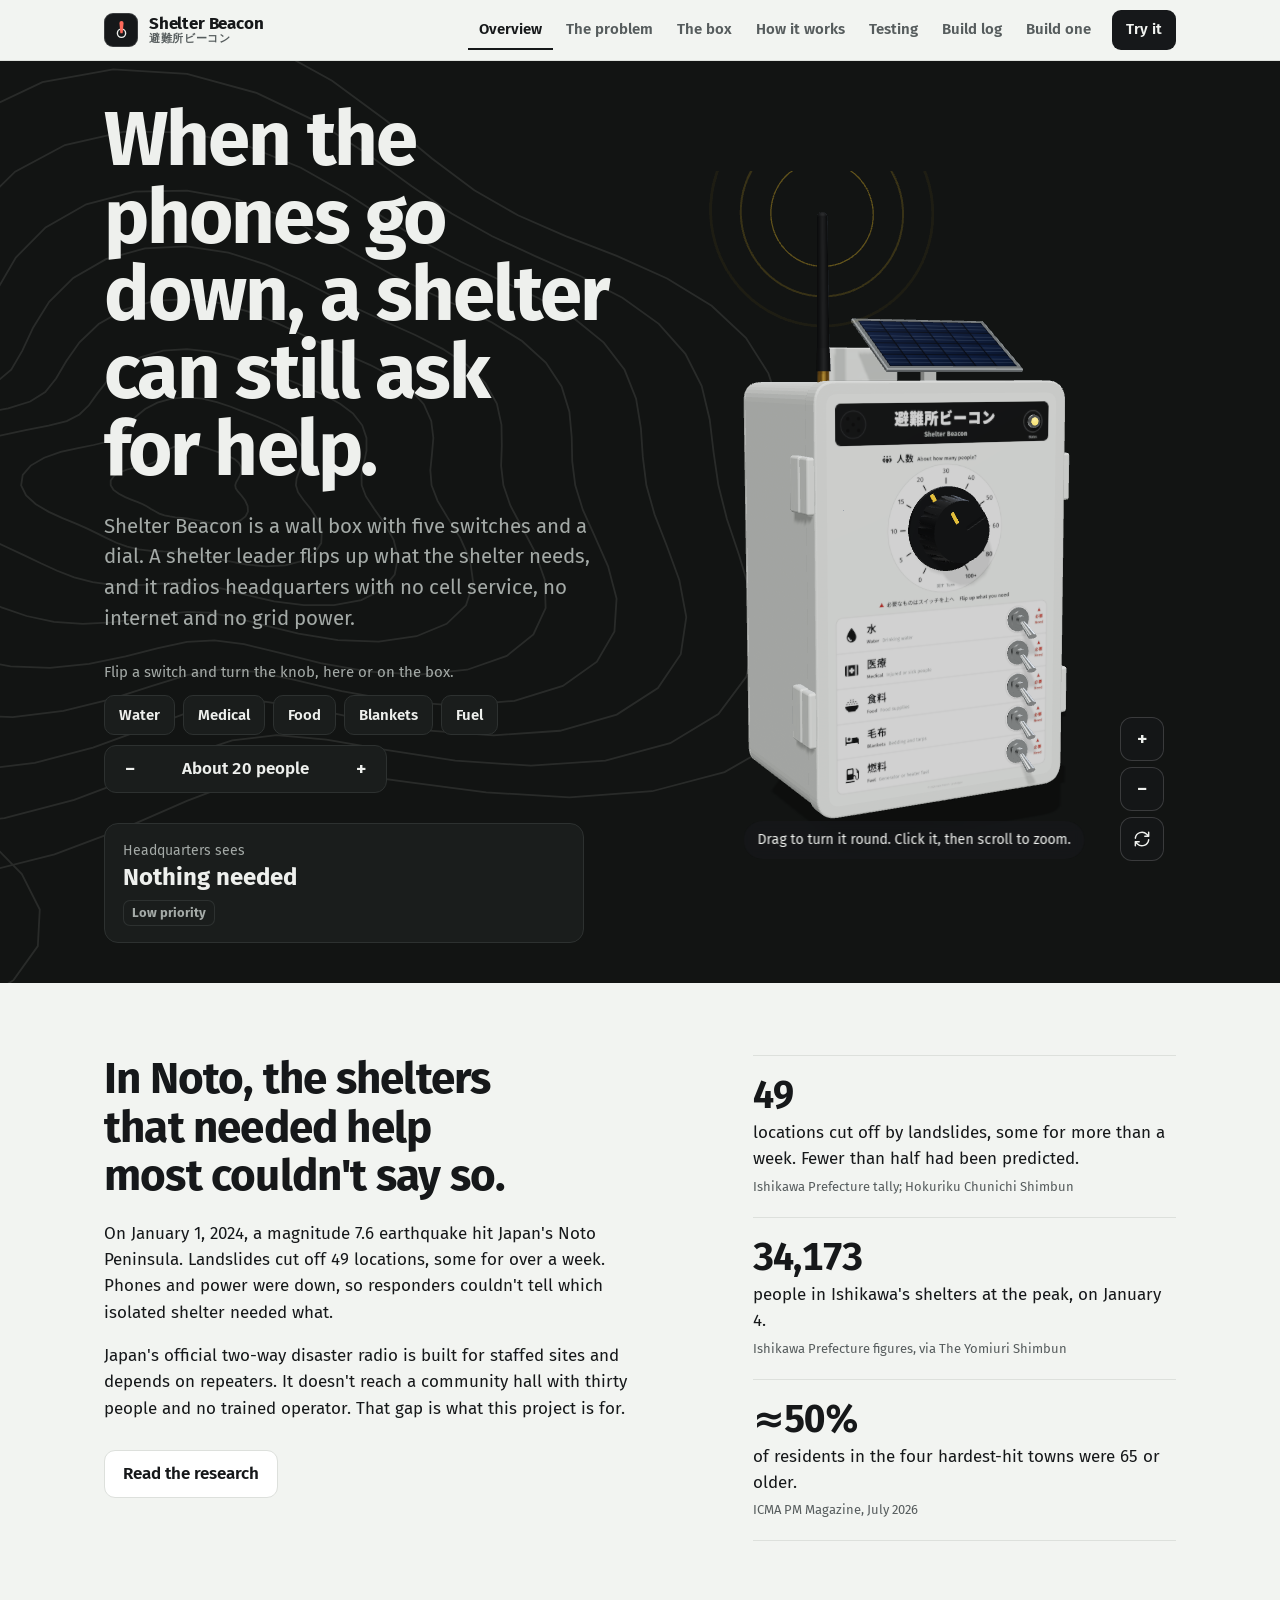
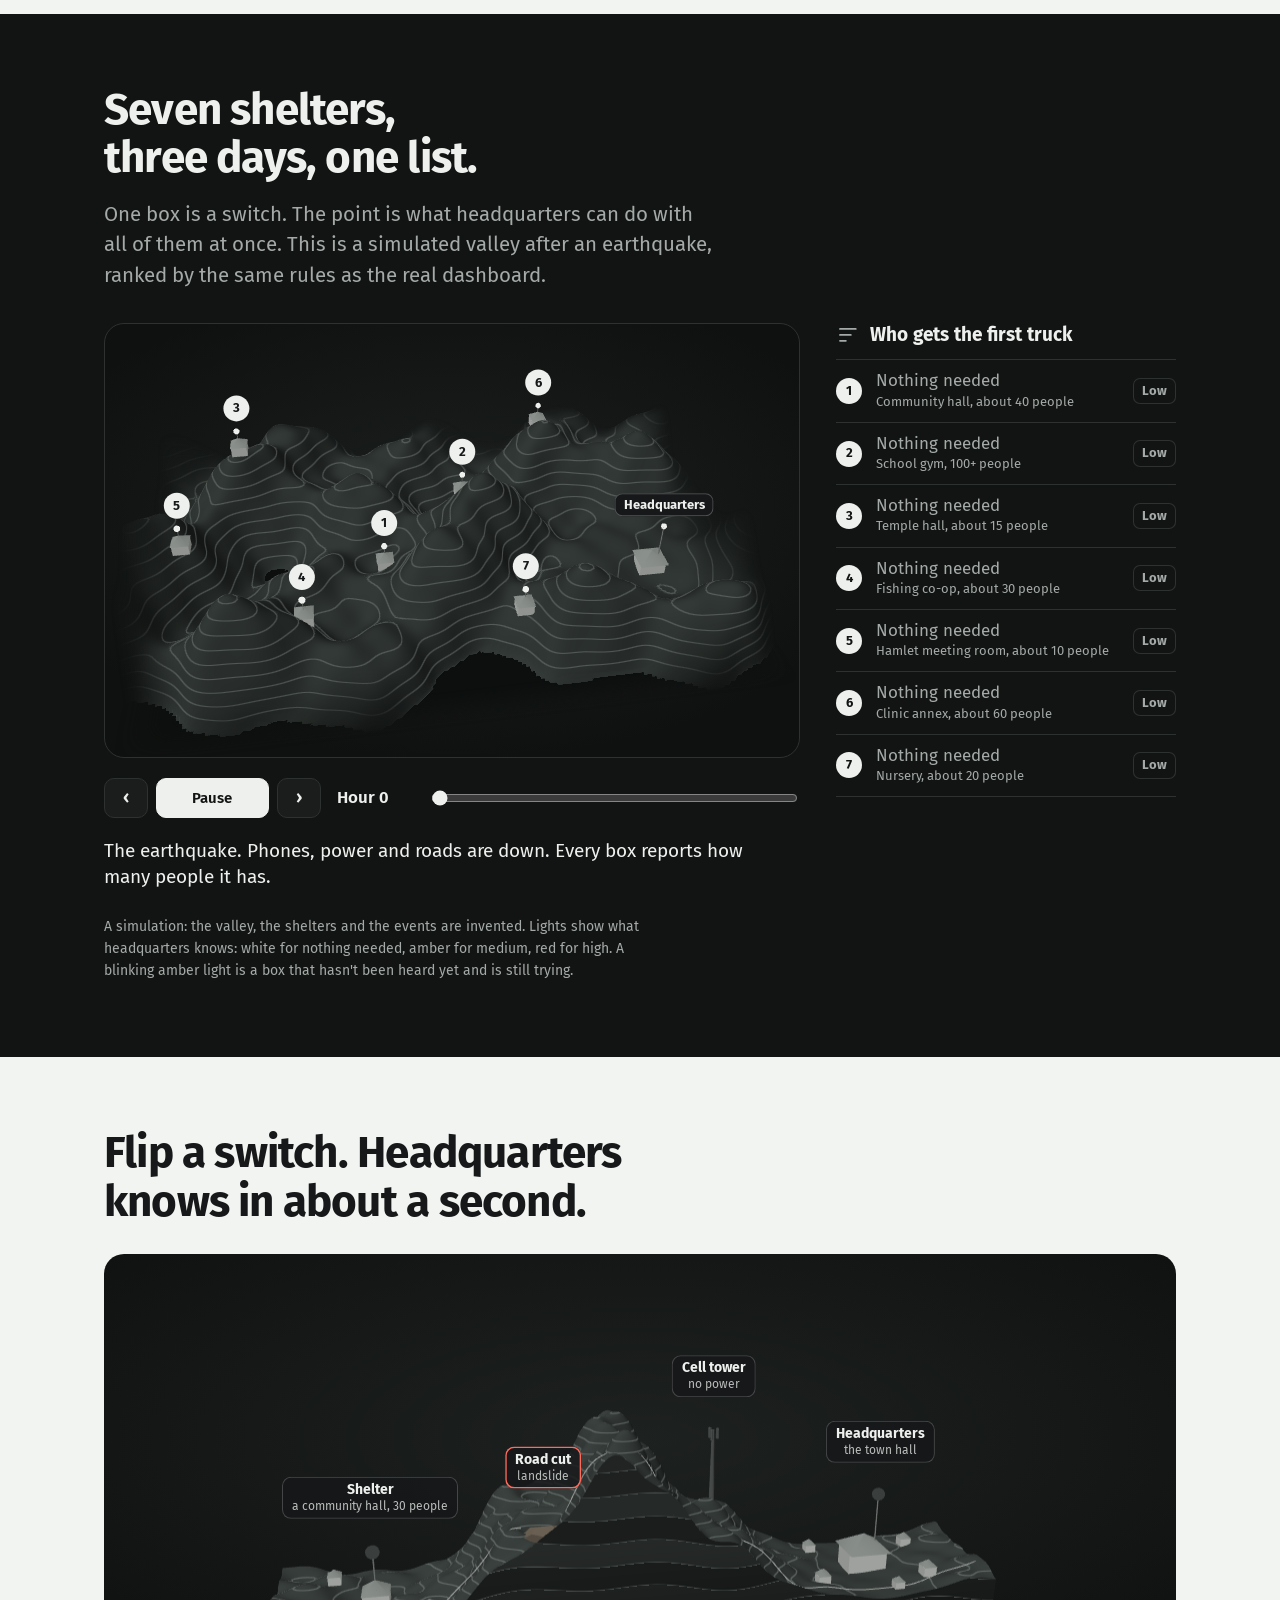
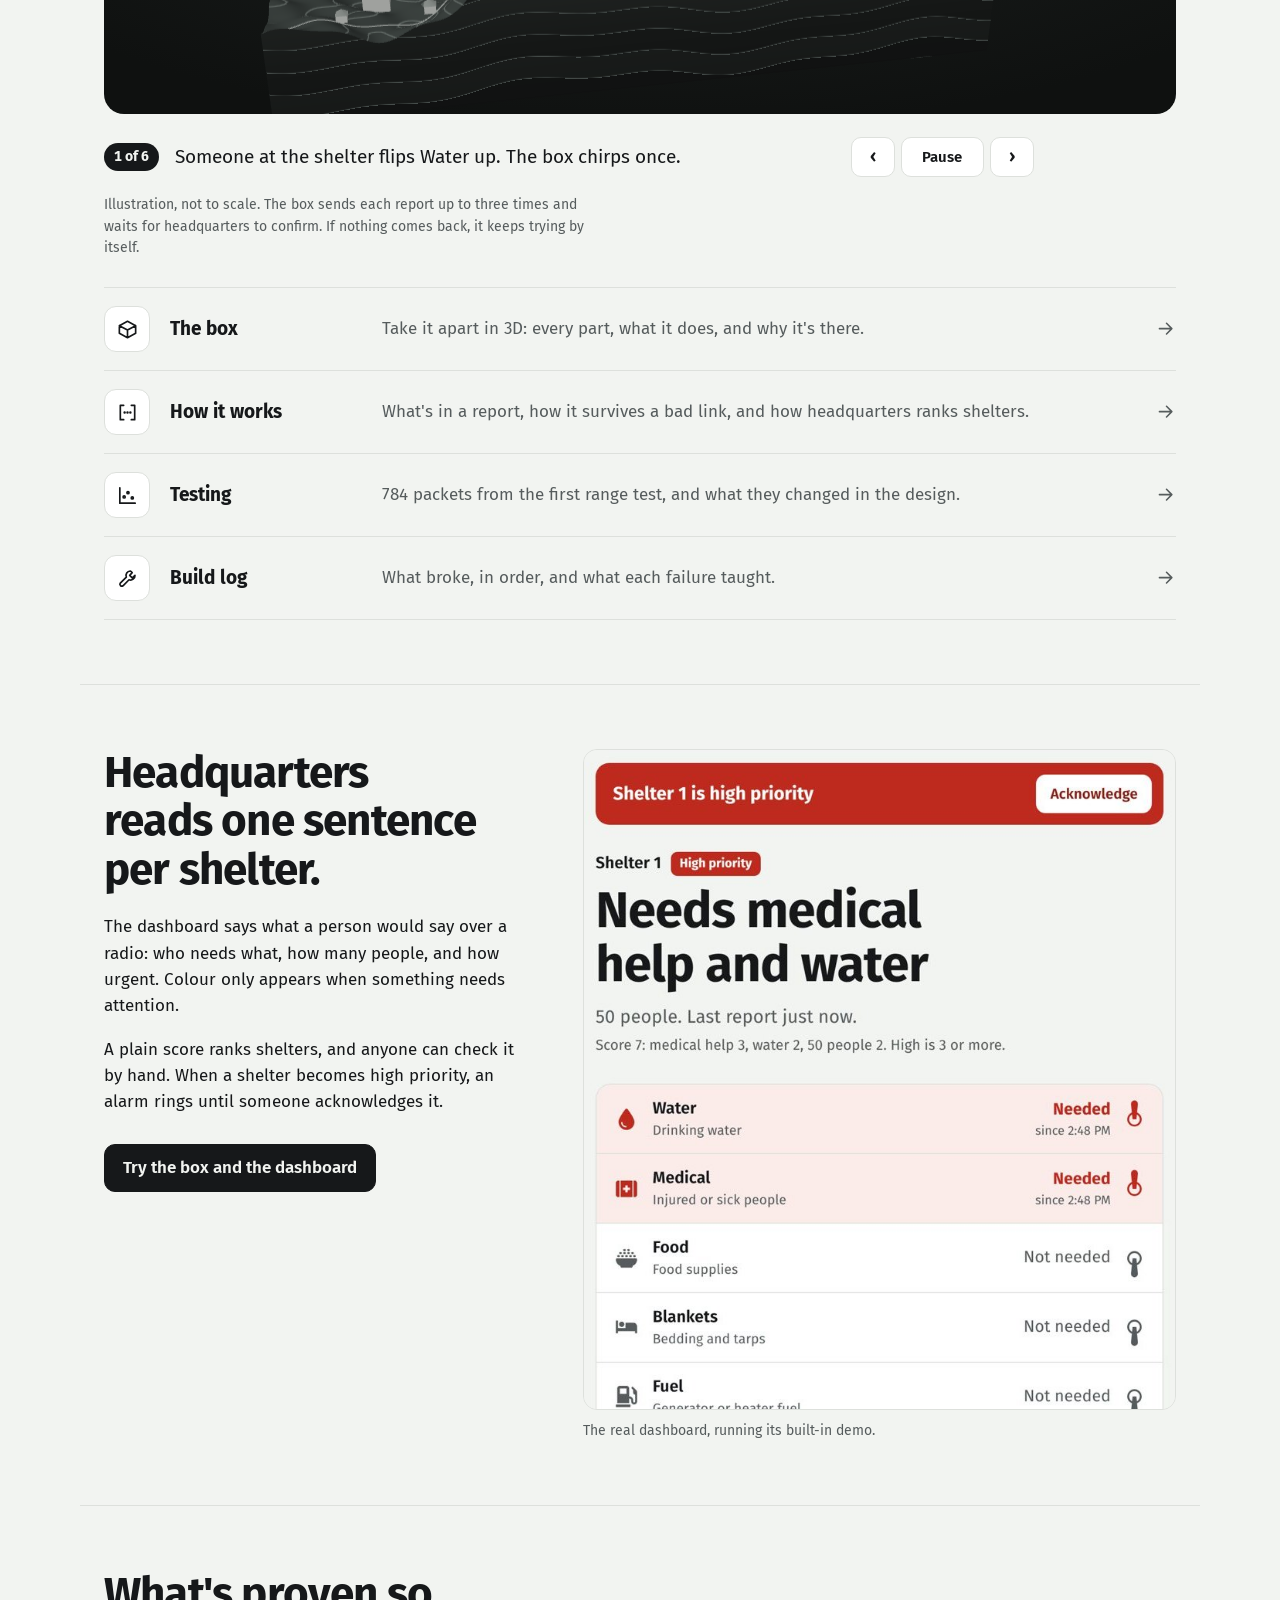
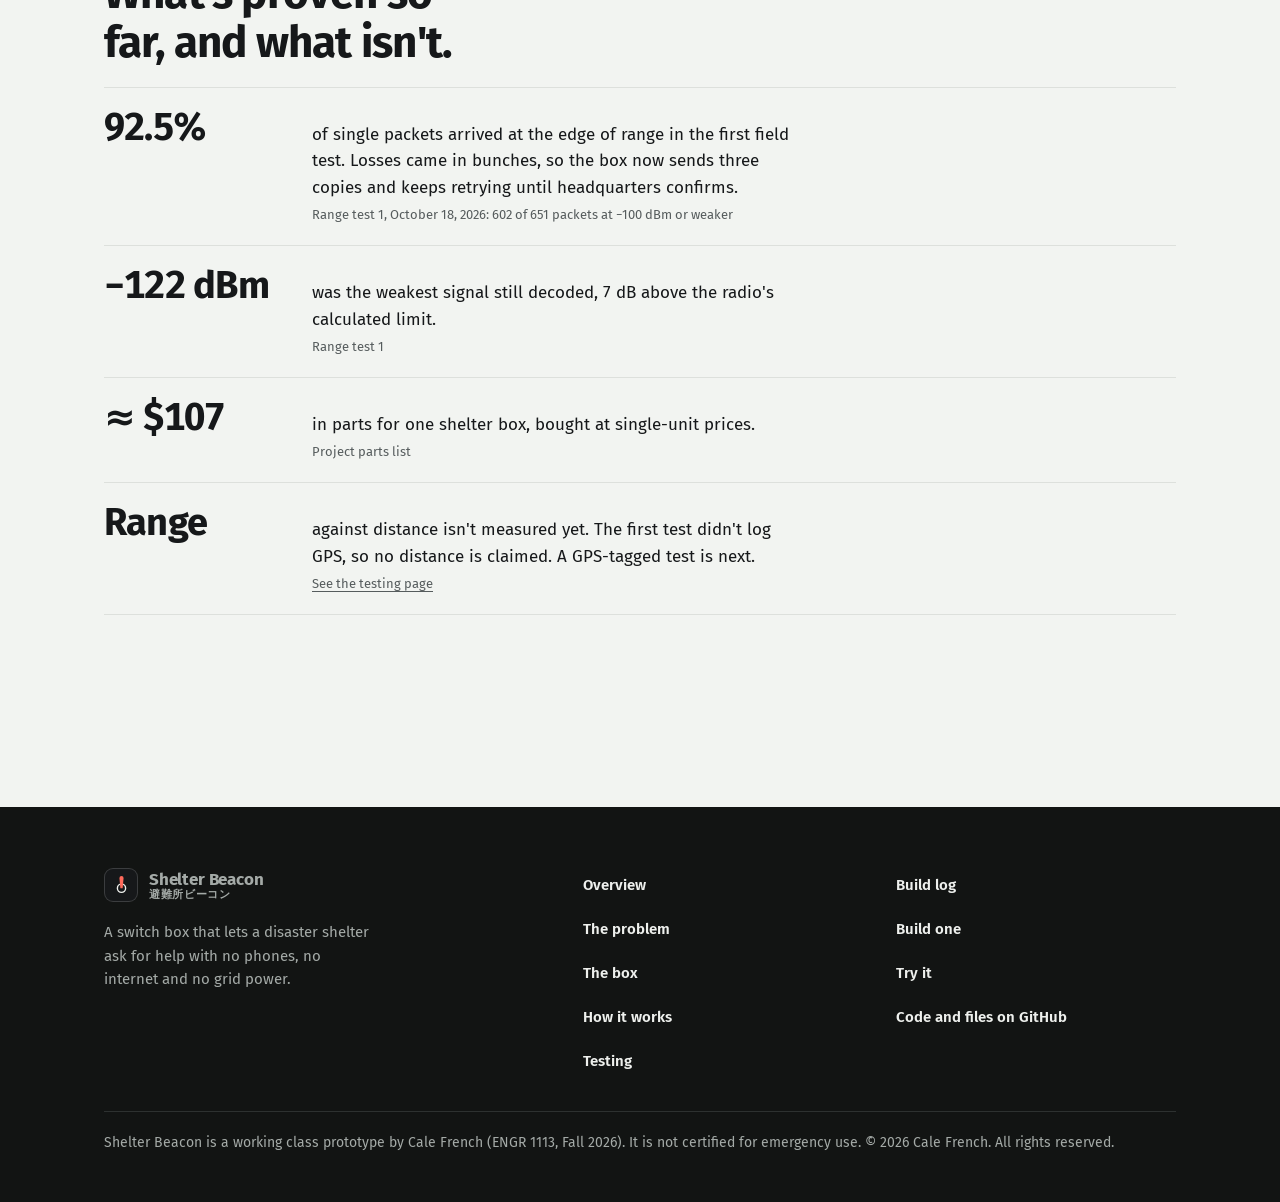
==== index.html @ 09272ab0 "Preview: corrected range numbers and review fixes Co-Authored-By: Claude Opus 5.5 <noreply@anthropic" ====
<!doctype html>
<html lang="en">
<head>
<meta charset="utf-8">
<meta name="viewport" content="width=device-width, initial-scale=1, viewport-fit=cover">
<title>Shelter Beacon</title>
<meta name="description" content="A switch box that lets a disaster shelter ask for help with no phones, no internet and no grid power.">
<meta property="og:title" content="Shelter Beacon">
<meta property="og:description" content="A switch box that lets a disaster shelter ask for help with no phones, no internet and no grid power.">
<meta property="og:image" content="https://cale-star.github.io/shelter-beacon/assets/img/og.png">
<meta property="og:image:width" content="1200"><meta property="og:image:height" content="630">
<meta property="og:url" content="https://cale-star.github.io/shelter-beacon/">
<meta property="og:type" content="website">
<meta name="twitter:card" content="summary_large_image">
<link rel="apple-touch-icon" href="assets/img/apple-touch-icon.png">
<meta name="theme-color" content="#f2f4f1" media="(prefers-color-scheme: light)">
<meta name="theme-color" content="#111312" media="(prefers-color-scheme: dark)">
<link rel="icon" href="assets/img/favicon.svg">
<link rel="stylesheet" href="assets/site.css">
<script type="importmap">{"imports": {"three": "./assets/vendor/three.module.min.js", "three/addons/": "./assets/vendor/"}}</script>
</head>
<body>
<a class="skip" href="#main">Skip to content</a>
<header class="nav" id="nav"><div class="wrap"><a class="brand" href="./" aria-label="Shelter Beacon, home"><span class="logo-plate"><svg class="mark" viewBox="0 0 16 30" aria-hidden="true"><circle cx="8" cy="19" r="6" fill="none" stroke="#eef0ed" stroke-width="2"/><path d="M6.3 19 5 4.2a3 3 0 0 1 6 0L9.7 19z" fill="#ff6a5b"/></svg></span><span class="logo-words"><b>Shelter Beacon</b><span class="jp" lang="ja" aria-hidden="true">避難所ビーコン</span></span></a><button class="nav-toggle quiet" id="navToggle" aria-expanded="false" aria-controls="navList">Menu</button><ul id="navList"><li><a href="./" aria-current=page>Overview</a></li><li><a href="problem.html">The problem</a></li><li><a href="hardware.html">The box</a></li><li><a href="system.html">How it works</a></li><li><a href="testing.html">Testing</a></li><li><a href="buildlog.html">Build log</a></li><li><a href="build.html">Build one</a></li><li><a href="demo.html" class=cta>Try it</a></li></ul></div></header>
<main id="main">
<section class="hero dark">
  <svg class="topo" viewBox="0 0 900 520" preserveAspectRatio="xMaxYMid slice" aria-hidden="true" fill="none" stroke="currentColor" stroke-width="1"><path d="M585.2 239.2L585.5 240.9L586.8 242.8L588.8 245.1L590.8 247.8L592.2 250.9L592.4 254.0L591.0 256.8L588.1 259.0L584.0 260.4L579.2 261.0L574.2 260.7L569.4 260.1L565.2 259.2L561.4 258.5L558.0 257.9L554.7 257.6L551.5 257.3L548.3 256.8L545.3 256.2L542.4 255.2L540.0 253.9L537.7 252.6L535.5 251.2L533.1 249.9L530.3 248.7L526.9 247.4L523.2 245.9L519.6 244.0L516.6 241.8L515.0 239.2L515.0 236.5L516.8 234.0L520.0 231.9L524.3 230.3L528.7 229.2L532.9 228.4L536.3 227.6L538.8 226.6L540.8 225.2L542.6 223.4L544.6 221.3L547.1 219.3L550.3 217.7L554.0 216.7L558.0 216.3L562.0 216.6L565.8 217.4L569.4 218.4L572.8 219.6L576.0 220.7L579.3 221.9L582.3 223.2L585.1 224.7L587.2 226.6L588.4 228.8L588.6 231.1L588.0 233.4L586.8 235.6L585.7 237.5L585.2 239.2Z"/><path d="M619.4 239.2L620.6 243.1L623.7 247.5L627.8 252.6L631.7 258.6L634.0 265.2L633.7 271.8L629.9 277.6L622.9 281.9L613.4 284.4L602.5 284.9L591.6 283.9L581.4 282.0L572.6 279.8L564.9 278.1L558.0 277.1L551.4 276.6L544.6 276.5L537.7 276.2L530.8 275.4L524.3 273.8L518.2 271.6L512.7 269.0L507.3 266.3L501.5 263.5L495.1 260.7L487.8 257.7L480.1 254.2L472.8 249.9L467.3 244.9L464.5 239.2L465.4 233.4L469.9 228.1L477.5 223.7L486.8 220.4L496.6 218.2L505.3 216.5L512.4 214.8L517.5 212.6L521.4 209.4L524.9 205.3L529.0 200.7L534.4 196.2L541.3 192.6L549.3 190.3L558.0 189.6L566.6 190.4L574.8 192.3L582.3 194.8L589.3 197.5L596.1 200.1L602.7 202.7L609.2 205.5L615.0 208.8L619.7 212.6L622.6 217.1L623.6 221.9L623.0 226.7L621.3 231.2L619.8 235.4L619.4 239.2Z"/><path d="M656.5 239.2L658.9 245.5L663.5 252.5L669.3 260.6L674.5 269.9L677.0 279.9L675.1 289.6L668.1 298.0L656.3 303.9L640.9 306.8L623.9 306.8L607.1 304.6L592.0 301.2L579.0 297.8L568.0 295.3L558.0 294.2L548.2 294.3L538.0 295.1L527.1 295.6L515.8 295.3L504.8 293.8L494.4 291.1L484.8 287.4L475.6 283.2L466.3 278.7L456.2 274.0L445.4 268.9L434.4 263.0L424.5 256.0L417.3 248.0L414.6 239.2L417.2 230.4L425.2 222.5L437.5 216.0L452.2 211.3L467.0 208.1L480.0 205.6L490.2 203.0L497.4 199.3L502.7 194.1L507.5 187.4L513.4 179.9L521.5 172.7L532.1 166.9L544.5 163.3L558.0 162.4L571.4 163.9L583.9 167.1L595.2 171.3L605.7 175.7L615.7 180.0L625.6 184.1L635.3 188.3L644.3 193.2L651.7 198.8L656.8 205.4L659.2 212.5L659.2 219.7L657.8 226.6L656.4 233.1L656.5 239.2Z"/><path d="M695.9 239.2L699.3 248.0L705.1 257.7L712.0 268.8L717.6 281.3L719.4 294.4L715.3 306.9L704.4 317.3L687.4 324.3L666.1 327.3L643.1 326.5L620.9 322.9L601.3 318.1L584.7 313.7L570.7 311.0L558.0 310.6L545.1 312.0L531.0 314.4L515.6 316.5L499.3 317.3L483.0 316.2L467.6 312.9L453.4 308.0L440.2 302.1L427.4 295.4L414.3 288.4L400.8 280.7L387.6 272.0L376.3 262.1L368.8 251.0L367.1 239.2L372.3 227.6L384.3 217.3L401.5 209.1L421.2 203.1L440.6 199.0L457.2 195.8L469.6 192.0L478.1 186.6L484.2 179.0L489.9 169.3L497.4 158.6L508.2 148.3L522.5 140.2L539.6 135.3L558.0 134.2L576.2 136.5L593.1 141.4L608.3 147.5L622.1 153.9L635.2 159.9L648.2 165.6L661.1 171.3L673.4 177.7L683.8 185.0L691.5 193.5L695.7 202.9L696.9 212.5L696.1 221.8L695.2 230.7L695.9 239.2Z"/><path d="M736.4 239.2L740.3 250.6L746.9 263.0L754.3 277.0L759.7 292.4L760.2 308.4L753.3 323.3L738.3 335.4L716.0 343.2L688.9 346.0L660.4 344.3L633.3 339.5L609.8 333.6L590.1 328.8L573.5 326.6L558.0 327.5L541.7 331.0L523.4 335.7L502.8 339.9L480.7 342.1L458.5 341.3L437.6 337.4L418.7 330.9L401.7 322.6L386.1 313.2L370.9 303.2L356.0 292.5L342.0 280.8L330.6 267.8L324.0 253.8L324.3 239.2L332.6 225.2L348.5 212.8L370.1 203.0L394.2 196.0L417.2 191.0L436.2 186.8L450.0 181.6L458.9 174.0L465.1 163.4L471.3 150.2L480.3 135.8L493.9 122.3L512.3 111.7L534.3 105.6L558.0 104.5L581.3 108.0L602.6 114.8L621.6 123.2L638.6 131.9L654.7 140.0L670.6 147.3L686.7 154.5L702.1 162.3L715.8 171.3L726.2 181.6L732.7 193.1L735.3 205.1L735.5 216.8L735.1 228.2L736.4 239.2Z"/><path d="M776.9 239.2L781.2 253.1L788.0 268.2L795.4 284.9L800.2 303.1L799.0 321.6L789.1 338.7L769.9 352.3L742.6 360.7L710.2 363.4L676.6 360.9L645.2 355.2L618.1 348.8L595.7 344.3L576.5 343.2L558.0 346.2L537.9 352.4L514.7 359.9L488.3 366.4L459.8 369.9L431.4 369.1L404.9 364.0L381.6 355.3L361.6 344.0L344.2 331.2L328.4 317.8L313.5 303.7L300.1 288.9L289.8 273.0L284.8 256.2L287.4 239.2L298.7 223.0L318.1 209.0L343.2 197.8L370.3 189.7L395.6 183.6L415.8 178.0L429.8 170.8L438.3 160.4L444.1 146.3L450.8 129.2L461.5 110.8L478.3 93.8L501.2 80.8L528.6 73.7L558.0 73.1L586.5 78.2L612.4 87.5L635.0 98.7L655.0 110.1L673.7 120.5L692.3 129.7L711.3 138.3L730.0 147.4L746.9 157.9L760.3 170.0L769.2 183.5L773.6 197.7L774.9 211.9L775.2 225.7L776.9 239.2Z"/><path d="M817.0 239.2L821.6 255.6L828.5 273.3L835.6 292.7L839.5 313.5L836.4 334.4L823.5 353.5L800.3 368.5L768.3 377.6L730.9 380.2L692.6 377.4L657.3 371.3L626.9 364.9L601.8 361.2L579.8 362.0L558.0 367.5L533.6 376.7L505.0 387.1L472.2 395.7L437.1 400.1L402.5 398.8L370.8 391.9L343.9 380.1L322.0 365.1L304.1 348.5L289.0 331.2L275.5 313.7L263.8 295.8L255.3 277.3L252.3 258.2L256.9 239.2L270.4 221.3L291.9 205.7L319.0 193.2L347.7 183.7L373.6 176.1L393.8 168.5L407.0 158.6L414.7 144.9L420.1 126.7L427.4 105.2L440.4 82.7L461.1 62.4L489.2 47.4L522.6 39.8L558.0 40.3L591.9 47.8L622.2 60.2L648.1 74.9L670.6 89.3L691.5 102.2L712.4 113.2L734.1 123.3L756.0 133.6L776.3 145.2L793.0 158.8L804.7 174.1L811.2 190.4L813.9 207.0L815.0 223.2L817.0 239.2Z"/><path d="M857.6 239.2L862.4 258.2L869.2 278.4L875.8 300.4L878.5 323.8L873.4 347.1L857.6 368.2L830.4 384.6L793.9 394.4L751.9 397.3L709.3 394.4L670.1 388.4L636.6 382.6L608.5 380.1L583.5 383.0L558.0 391.4L528.8 403.6L494.4 416.6L455.1 426.9L413.4 431.6L372.9 429.2L336.8 419.6L307.3 404.2L284.7 385.0L267.8 364.2L254.6 343.0L243.5 322.2L234.1 301.6L227.5 280.8L225.9 259.9L231.6 239.2L245.7 219.7L267.8 202.6L295.0 188.6L323.5 177.3L348.8 167.6L367.8 157.3L379.8 144.1L386.6 126.4L392.0 103.8L400.8 77.8L416.9 51.4L442.3 28.2L476.5 11.9L516.4 4.7L558.0 7.2L597.2 18.0L631.5 34.3L660.2 52.8L684.7 70.6L707.2 86.0L730.1 98.8L754.3 110.0L779.4 121.1L803.5 133.5L824.0 148.2L839.0 165.1L848.2 183.3L852.7 202.1L854.9 220.7L857.6 239.2Z"/><path d="M899.9 239.2L904.9 260.8L911.4 283.7L917.2 308.4L918.5 334.3L911.1 360.0L892.2 383.1L861.1 400.9L820.2 411.7L773.6 415.1L726.7 412.4L683.8 406.7L647.1 401.7L616.0 400.8L587.6 405.9L558.0 417.1L523.8 432.1L483.3 447.3L437.6 458.8L389.7 463.2L344.0 458.9L304.4 446.0L273.5 426.5L251.3 402.8L236.4 377.7L226.0 352.8L217.7 329.0L210.5 306.1L205.2 283.6L203.8 261.3L208.9 239.2L221.9 218.3L242.5 199.5L268.2 183.4L294.9 169.8L318.5 157.3L336.0 143.6L346.9 126.5L353.3 104.5L359.7 77.4L371.0 47.3L391.4 17.5L422.6 -7.7L463.5 -24.4L510.2 -30.1L558.0 -24.6L602.1 -9.7L639.8 11.1L670.6 33.8L696.3 55.1L720.0 72.9L744.6 87.0L771.5 98.7L800.3 109.9L828.7 122.6L853.8 138.0L873.1 156.1L885.8 176.1L892.7 197.0L896.5 218.1L899.9 239.2Z"/><path d="M191.0 478.4L193.6 481.5L194.3 484.7L192.8 487.8L189.3 490.4L184.5 492.3L179.2 493.5L173.9 494.3L169.2 495.0L165.2 495.7L161.8 496.7L158.7 497.9L155.4 499.3L151.9 500.5L148.1 501.3L144.0 501.7L139.9 501.5L135.9 501.0L132.0 500.3L128.1 499.5L124.1 498.8L119.8 498.2L115.2 497.3L110.7 496.1L106.8 494.4L103.9 492.1L102.5 489.3L102.8 486.3L104.5 483.4L107.1 480.7L110.0 478.4L112.2 476.4L113.4 474.5L113.5 472.5L112.6 470.1L111.3 467.2L110.5 464.0L110.7 460.6L112.3 457.5L115.3 455.0L119.6 453.3L124.5 452.4L129.7 452.3L134.7 452.6L139.5 453.1L144.0 453.7L148.3 454.3L152.4 455.0L156.3 456.0L159.9 457.3L162.8 459.1L165.1 461.2L166.7 463.4L167.9 465.6L169.2 467.5L171.0 469.2L173.8 470.5L177.6 471.9L182.1 473.6L186.9 475.7L191.0 478.4Z"/><path d="M248.0 478.4L252.7 485.2L252.9 492.1L248.5 498.5L240.0 503.7L228.9 507.5L216.9 509.8L205.4 511.2L195.4 512.2L187.2 513.6L180.4 515.7L174.2 518.5L167.8 521.7L160.6 524.7L152.6 527.0L144.0 528.2L135.2 528.2L126.5 527.3L118.0 525.8L109.6 524.2L100.9 522.6L91.8 521.0L82.4 519.0L73.1 516.2L65.0 512.4L59.2 507.4L56.4 501.5L57.0 495.2L60.4 488.9L65.6 483.3L71.1 478.4L75.3 474.1L77.2 470.0L76.7 465.4L74.5 460.1L71.8 453.7L70.2 446.6L71.0 439.5L75.0 433.0L82.1 427.9L91.7 424.7L102.7 423.4L114.0 423.7L124.8 425.0L134.8 426.6L144.0 428.2L152.6 429.7L161.0 431.1L169.0 432.8L176.5 435.2L183.0 438.4L188.4 442.2L192.7 446.4L196.3 450.5L200.0 454.3L204.9 457.5L211.6 460.6L220.3 463.7L230.1 467.6L239.9 472.4L248.0 478.4Z"/><path d="M307.5 478.4L312.9 488.9L311.3 499.5L302.6 508.9L288.1 516.4L270.0 521.5L250.9 524.4L233.3 526.0L218.5 527.4L206.7 529.5L197.2 533.0L188.6 537.8L179.6 543.4L169.3 548.8L157.2 553.1L144.0 555.6L130.2 556.1L116.5 555.0L103.2 552.9L90.0 550.2L76.7 547.4L63.0 544.5L48.9 541.0L35.2 536.4L23.4 530.3L14.9 522.6L10.9 513.5L11.8 503.9L16.8 494.4L24.2 485.9L31.8 478.4L37.4 471.8L39.7 465.3L38.4 458.1L34.7 449.6L30.6 439.6L28.6 428.7L30.5 417.8L37.4 408.3L49.2 401.1L64.6 396.9L81.9 395.7L99.4 397.0L115.7 399.6L130.6 402.7L144.0 405.4L156.6 407.5L168.8 409.3L180.9 411.2L192.5 413.9L203.2 417.7L212.5 422.6L220.4 428.1L227.4 433.9L234.7 439.3L243.5 444.4L254.6 449.2L268.0 454.5L282.7 460.9L296.7 468.9L307.5 478.4Z"/><path d="M367.0 478.4L371.4 492.6L366.6 506.4L352.6 518.6L331.4 527.8L306.1 533.9L280.3 537.1L257.2 538.8L238.4 540.5L224.0 543.7L212.8 549.0L202.7 556.5L191.6 565.2L178.2 573.8L162.1 580.7L144.0 585.0L124.9 586.3L105.7 585.1L87.2 582.0L69.2 578.0L51.3 573.6L33.1 568.9L14.7 563.5L-2.8 556.7L-17.9 548.1L-28.6 537.4L-33.5 525.2L-32.3 512.3L-25.8 499.8L-16.5 488.4L-7.2 478.4L-0.6 469.4L1.6 460.5L-0.7 450.5L-5.9 438.8L-11.2 425.3L-13.4 410.6L-10.0 396.2L0.3 383.8L17.1 374.9L38.5 370.1L62.2 369.5L85.7 372.0L107.4 376.3L126.7 380.7L144.0 384.3L160.3 386.7L176.4 388.2L192.7 389.7L208.9 392.0L224.5 395.8L238.6 401.2L251.1 407.9L262.5 415.2L273.9 422.5L286.8 429.5L302.1 436.7L319.7 444.6L338.1 453.9L355.0 465.3L367.0 478.4Z"/><path d="M423.6 478.4L425.8 495.9L416.7 512.7L396.8 527.1L368.8 537.7L336.8 544.4L305.2 547.8L277.7 549.7L256.1 552.2L240.3 557.0L228.3 565.0L217.3 576.0L204.5 588.7L188.0 601.0L167.5 611.1L144.0 617.5L119.0 619.6L93.9 617.9L69.9 613.5L47.0 607.5L24.7 600.9L2.5 593.8L-19.4 585.9L-40.1 576.6L-57.8 565.3L-70.2 551.7L-75.8 536.4L-74.1 520.4L-66.4 504.9L-55.6 490.8L-45.0 478.4L-37.9 467.1L-36.2 455.7L-39.9 443.0L-46.7 428.1L-53.2 410.9L-55.3 392.6L-50.1 374.8L-36.2 359.8L-14.2 349.4L13.4 344.3L43.4 344.5L72.7 348.4L99.5 354.2L123.0 359.9L144.0 364.0L163.9 366.1L184.1 366.7L205.0 367.1L226.6 368.5L247.7 371.9L267.5 377.7L285.3 385.4L301.4 394.4L317.1 403.9L333.8 413.5L352.5 423.4L373.1 434.3L393.9 446.9L411.9 461.7L423.6 478.4Z"/><path d="M475.0 478.4L473.9 499.0L460.2 518.2L434.7 534.4L400.6 546.1L362.9 553.3L326.7 557.1L296.3 559.6L273.3 563.5L257.2 570.8L245.3 582.4L233.7 597.8L219.0 615.2L199.1 631.9L173.6 645.4L144.0 653.7L112.5 656.3L81.2 653.5L51.6 647.0L24.0 638.2L-2.2 628.4L-27.5 618.3L-52.2 607.5L-75.3 595.4L-94.8 581.2L-108.5 564.8L-114.5 546.6L-112.6 527.8L-104.1 509.7L-92.3 493.1L-81.2 478.4L-74.3 464.8L-73.8 451.0L-79.2 435.4L-87.9 417.2L-95.6 396.4L-97.5 374.4L-90.3 353.4L-72.5 335.9L-45.1 324.1L-11.3 319.0L25.0 320.0L60.1 325.4L91.7 332.6L119.3 339.1L144.0 343.3L167.7 344.7L192.2 344.0L218.3 342.8L245.7 343.0L273.1 345.8L299.0 352.0L322.4 361.0L343.3 372.1L362.8 384.2L382.4 396.8L403.4 410.0L425.5 424.2L447.1 440.2L464.9 458.4L475.0 478.4Z"/></svg>
  <div class="wrap">
    <div class="hero-copy">
      <h1 class="display">When the phones go down, a shelter can still ask for help.</h1>
      <p class="lede">Shelter Beacon is a wall box with five switches and a dial. A shelter leader flips up what the shelter needs, and it radios headquarters with no cell service, no internet and no grid power.</p>
    </div>
    <div class="hero-ctl">
      <p class="lead">Flip a switch and turn the knob, here or on the box.</p>
      <div class="chips" id="heroChips" role="group" aria-label="Switches"></div>
      <div class="people-step" role="group" aria-label="About how many people">
        <button type="button" id="pplLess" aria-label="Fewer people">−</button>
        <output id="pplOut" aria-live="polite">About 20 people</output>
        <button type="button" id="pplMore" aria-label="More people">+</button>
      </div>
    </div>
      <div class="hq-line" id="heroHq" aria-live="polite">
        <small>Headquarters sees</small>
        <strong id="heroHead">Nothing needed</strong>
        <span class="tag" id="heroTag" data-level="LOW">Low priority</span>
      </div>
    <div class="stage3d" id="heroStage">
      <p class="fallback" hidden>The 3D box needs WebGL. <a href="demo.html">Try the flat demo instead.</a></p>
      <p class="stage-hint" id="heroHint"><span class="fine">Drag to turn it round. Click it, then scroll to zoom.</span><span class="coarse">Swipe sideways to turn it round. Pinch to zoom.</span></p>
      <div class="stage-tools" role="group" aria-label="View">
        <button type="button" id="zoomIn" aria-label="Zoom in">+</button>
        <button type="button" id="zoomOut" aria-label="Zoom out">−</button>
        <button type="button" id="viewReset" aria-label="Reset the view"><svg class="i" viewBox="0 0 24 24" fill="none" stroke="currentColor" stroke-width="1.75" stroke-linecap="round" stroke-linejoin="round" aria-hidden="true"><path d="M4 11a8 8 0 0 1 13.7-4.6L20 8.6M20 4v4.6h-4.6M20 13a8 8 0 0 1-13.7 4.6L4 15.4M4 20v-4.6h4.6"/></svg></button>
      </div>
    </div>
  </div>
</section>

<section class="block">
  <div class="wrap split wide-left">
    <div>
      <h2 class="say">In Noto, the shelters that needed help most couldn't say so.</h2>
      <div class="prose" style="margin-top:20px">
        <p>On January 1, 2024, a magnitude 7.6 earthquake hit Japan's Noto Peninsula. Landslides cut off 49 locations, some for over a week. Phones and power were down, so responders couldn't tell which isolated shelter needed what.</p>
        <p>Japan's official two-way disaster radio is built for staffed sites and depends on repeaters. It doesn't reach a community hall with thirty people and no trained operator. That gap is what this project is for.</p>
      </div>
      <div class="btn-row"><a class="btn" href="problem.html">Read the research</a></div>
    </div>
    <ul class="facts" style="margin-top:0">
      <li><b>49</b><p>locations cut off by landslides, some for more than a week. Fewer than half had been predicted.<small>Ishikawa Prefecture tally; Hokuriku Chunichi Shimbun</small></p></li>
      <li><b>34,173</b><p>people in Ishikawa's shelters at the peak, on January 4.<small>Ishikawa Prefecture figures, via The Yomiuri Shimbun</small></p></li>
      <li><b>≈50%</b><p>of residents in the four hardest-hit towns were 65 or older.<small>ICMA PM Magazine, July 2026</small></p></li>
    </ul>
  </div>
</section>

<section class="block dark band" id="scenario">
  <div class="wrap">
    <h2 class="say">Seven shelters, three days, one list.</h2>
    <p class="lede" style="margin-top:16px">One box is a switch. The point is what headquarters can do with all of them at once. This is a simulated valley after an earthquake, ranked by the same rules as the real dashboard.</p>
    <div class="valley">
      <div class="valley-stage" id="valleyStage"><p class="fallback" hidden>This scene needs WebGL. The ranked list beside it still works.</p></div>
      <div class="valley-side">
        <h3><svg class="i" viewBox="0 0 24 24" fill="none" stroke="currentColor" stroke-width="1.75" stroke-linecap="round" stroke-linejoin="round" aria-hidden="true"><path d="M4 6h16M4 12h11M4 18h6"/></svg>Who gets the first truck</h3>
        <ol class="v-list" id="vList" aria-live="off"></ol>
      </div>
      <div class="valley-ctl">
        <button type="button" id="vBack" aria-label="Previous event">‹</button><button class="primary" id="vPlay">Play</button><button type="button" id="vNext" aria-label="Next event">›</button>
        <label class="v-scrub"><span id="vHour">Hour 0</span><input type="range" id="vTime" min="0" max="72" step="0.25" value="0" aria-label="Hours since the earthquake"></label>
      </div>
      <p class="v-say" id="vSay" aria-live="polite"></p>
    </div>
    <p class="small" style="margin-top:14px;max-width:70ch">A simulation: the valley, the shelters and the events are invented. Lights show what headquarters knows: white for nothing needed, amber for medium, red for high. A blinking amber light is a box that hasn't been heard yet and is still trying.</p>
  </div>
</section>

<section class="block">
  <div class="wrap">
    <h2 class="say">Flip a switch. Headquarters knows in about a second.</h2>
    <figure class="ridge" style="margin-top:28px">
      <div class="ridge-stage" id="ridgeStage" role="img" aria-label="A cut-away of the land: a shelter in a valley sends a radio report over a ridge to headquarters in town, past a landslide and a dead cell tower. Headquarters sends a confirmation back.">
        <svg class="diagram" id="ridge" hidden></svg>
      </div>
      <div class="ridge-steps"><span class="ridge-n" id="ridgeN">1 of 6</span><p id="ridgeSay" aria-live="polite"></p>
        <div class="ridge-ctl" role="group" aria-label="Animation"><button type="button" id="ridgeBack" aria-label="Previous step">‹</button><button type="button" id="ridgePlay">Pause</button><button type="button" id="ridgeNext" aria-label="Next step">›</button></div></div>
      <figcaption>Illustration, not to scale. The box sends each report up to three times and waits for headquarters to confirm. If nothing comes back, it keeps trying by itself.</figcaption>
    </figure>
    <ul class="next">
      <li><a href="hardware.html"><span class="tile"><svg class="i" viewBox="0 0 24 24" fill="none" stroke="currentColor" stroke-width="1.75" stroke-linecap="round" stroke-linejoin="round" aria-hidden="true"><path d="M3.5 8 12 3.5 20.5 8v8L12 20.5 3.5 16zM3.5 8 12 12.5 20.5 8M12 12.5v8"/></svg></span><b>The box</b><span>Take it apart in 3D: every part, what it does, and why it's there.</span><svg class="i" viewBox="0 0 24 24" fill="none" stroke="currentColor" stroke-width="1.75" stroke-linecap="round" stroke-linejoin="round" aria-hidden="true"><path d="M5 12h14M13 6l6 6-6 6"/></svg></a></li>
      <li><a href="system.html"><span class="tile"><svg class="i" viewBox="0 0 24 24" fill="none" stroke="currentColor" stroke-width="1.75" stroke-linecap="round" stroke-linejoin="round" aria-hidden="true"><path d="M8 4.5H4.5v15H8M16 4.5h3.5v15H16"/><path d="M9 12h.01M12 12h.01M15 12h.01" stroke-width="2.6"/></svg></span><b>How it works</b><span>What's in a report, how it survives a bad link, and how headquarters ranks shelters.</span><svg class="i" viewBox="0 0 24 24" fill="none" stroke="currentColor" stroke-width="1.75" stroke-linecap="round" stroke-linejoin="round" aria-hidden="true"><path d="M5 12h14M13 6l6 6-6 6"/></svg></a></li>
      <li><a href="testing.html"><span class="tile"><svg class="i" viewBox="0 0 24 24" fill="none" stroke="currentColor" stroke-width="1.75" stroke-linecap="round" stroke-linejoin="round" aria-hidden="true"><path d="M4 4v16h16"/><circle cx="8.5" cy="13.5" r="1.1"/><circle cx="12.5" cy="9" r="1.1"/><circle cx="17" cy="14.5" r="1.1"/></svg></span><b>Testing</b><span>784 packets from the first range test, and what they changed in the design.</span><svg class="i" viewBox="0 0 24 24" fill="none" stroke="currentColor" stroke-width="1.75" stroke-linecap="round" stroke-linejoin="round" aria-hidden="true"><path d="M5 12h14M13 6l6 6-6 6"/></svg></a></li>
      <li><a href="buildlog.html"><span class="tile"><svg class="i" viewBox="0 0 24 24" fill="none" stroke="currentColor" stroke-width="1.75" stroke-linecap="round" stroke-linejoin="round" aria-hidden="true"><path d="M14.8 4.2a4.6 4.6 0 0 0-4 6.3l-6.3 6.3a2 2 0 0 0 2.8 2.8l6.3-6.3a4.6 4.6 0 0 0 6.2-4.5l-2.9 2.6-2.6-2.6 2.6-2.9a4.6 4.6 0 0 0-2.1-1.7z"/></svg></span><b>Build log</b><span>What broke, in order, and what each failure taught.</span><svg class="i" viewBox="0 0 24 24" fill="none" stroke="currentColor" stroke-width="1.75" stroke-linecap="round" stroke-linejoin="round" aria-hidden="true"><path d="M5 12h14M13 6l6 6-6 6"/></svg></a></li>
    </ul>
  </div>
</section>

<section class="block">
  <div class="wrap split wide-right">
    <div>
      <h2 class="say">Headquarters reads one sentence per shelter.</h2>
      <div class="prose" style="margin-top:20px">
        <p>The dashboard says what a person would say over a radio: who needs what, how many people, and how urgent. Colour only appears when something needs attention.</p>
        <p>A plain score ranks shelters, and anyone can check it by hand. When a shelter becomes high priority, an alarm rings until someone acknowledges it.</p>
      </div>
      <div class="btn-row"><a class="btn primary" href="demo.html">Try the box and the dashboard</a></div>
    </div>
    <figure>
      <picture><img class="shot" src="assets/img/dashboard_crop.jpg" alt="The headquarters dashboard: an alarm bar reading Shelter 1 is high priority, the headline Needs medical help and water, and the list of five needs with water and medical marked needed." width="765" height="853" loading="lazy"></picture>
      <figcaption>The real dashboard, running its built-in demo.</figcaption>
    </figure>
  </div>
</section>

<section class="block">
  <div class="wrap">
    <h2 class="say">What's proven so far, and what isn't.</h2>
    <ul class="facts">
      <li><b>92.5%</b><p>of single packets arrived at the edge of range in the first field test. Losses came in bunches, so the box now sends three copies and keeps retrying until headquarters confirms.<small>Range test 1, October 18, 2026: 602 of 651 packets at −100 dBm or weaker</small></p></li>
      <li><b>−122 dBm</b><p>was the weakest signal still decoded, 7 dB above the radio's calculated limit.<small>Range test 1</small></p></li>
      <li><b>≈ $107</b><p>in parts for one shelter box, bought at single-unit prices.<small>Project parts list</small></p></li>
      <li><b>Range</b><p>against distance isn't measured yet. The first test didn't log GPS, so no distance is claimed. A GPS-tagged test is next.<small><a href="testing.html">See the testing page</a></small></p></li>
    </ul>
  </div>
</section>

</main>
<footer class="foot dark"><div class="wrap">
<div class="foot-brand"><a class="brand" href="./" aria-label="Shelter Beacon, home"><span class="logo-plate"><svg class="mark" viewBox="0 0 16 30" aria-hidden="true"><circle cx="8" cy="19" r="6" fill="none" stroke="#eef0ed" stroke-width="2"/><path d="M6.3 19 5 4.2a3 3 0 0 1 6 0L9.7 19z" fill="#ff6a5b"/></svg></span><span class="logo-words"><b>Shelter Beacon</b><span class="jp" lang="ja" aria-hidden="true">避難所ビーコン</span></span></a>
<p>A switch box that lets a disaster shelter ask for help with no phones, no internet and no grid power.</p></div>
<nav aria-label="Footer"><ul><li><a href="./">Overview</a></li><li><a href="problem.html">The problem</a></li><li><a href="hardware.html">The box</a></li><li><a href="system.html">How it works</a></li><li><a href="testing.html">Testing</a></li><li><a href="buildlog.html">Build log</a></li><li><a href="build.html">Build one</a></li><li><a href="demo.html">Try it</a></li>
<li><a href="https://github.com/Cale-star/shelter-beacon">Code and files on GitHub</a></li></ul></nav>
<p class="legal">Shelter Beacon is a working class prototype by Cale French (ENGR 1113, Fall 2026). It is not certified for emergency use.
&copy; 2026 Cale French. All rights reserved.</p>
</div></footer><script>
(() => { const n = document.getElementById("nav"), b = document.getElementById("navToggle");
  b.onclick = () => { const o = n.classList.toggle("open"); b.setAttribute("aria-expanded", o); b.textContent = o ? "Close" : "Menu"; };
  addEventListener("beforeprint", () => document.querySelectorAll("details").forEach(d => d.open = true));
  // Graphics marked data-reveal play their entrance once, when they scroll into view.
  const rv = document.querySelectorAll("[data-reveal]");
  if ("IntersectionObserver" in window && !matchMedia("(prefers-reduced-motion: reduce)").matches) {
    rv.forEach(e => e.classList.add("pre"));
    const io = new IntersectionObserver(es => es.forEach(x => { if (x.isIntersecting) { x.target.classList.add("in"); io.unobserve(x.target); } }), { threshold: .35 });
    rv.forEach(e => io.observe(e));
  } })();
</script>
<script type="module" src="assets/js/home.js"></script>
<script type="module" src="assets/js/scenario.js"></script>
</body>
</html>
---- assets/site.css ----
@font-face { font-family: 'Fira Sans'; font-style: normal; font-weight: 400; font-display: swap; src: url(fonts/FiraSans-400-latin.woff2) format('woff2'); }
@font-face { font-family: 'Fira Sans'; font-style: normal; font-weight: 600; font-display: swap; src: url(fonts/FiraSans-600-latin.woff2) format('woff2'); }
@font-face { font-family: 'Fira Sans'; font-style: normal; font-weight: 700; font-display: swap; src: url(fonts/FiraSans-700-latin.woff2) format('woff2'); }
/* Shared look for the HQ dashboard and the phone demo.
   Palette comes from the box itself: enclosure grey, title-plate black, the amber status light,
   and one red that only ever means "something is needed". No colour when all is well. */
:root {
  color-scheme: light dark;
  --paper: #f2f4f1;        /* page: the enclosure's off-white */
  --surface: #ffffff;      /* the one sheet that holds the needs list */
  --ink: #16181a;          /* text: the title plate */
  --ink-2: #565c5d;        /* secondary text, 6.2:1 on paper */
  --line: #dde0dc;
  --need: #bf2a1e;         /* a need or an alarm, 5.3:1 on paper */
  --need-bg: #fbecea;
  --need-fill: #bf2a1e;    /* white text on this is 5.9:1 */
  --caution: #855600;      /* late, weak, medium: 5.7:1 on paper */
  --caution-fill: #f2b200; /* the box's amber light; ink on it is 9.4:1 */
  --font: "Fira Sans", system-ui, -apple-system, "Segoe UI", sans-serif;
  --mono: ui-monospace, "Cascadia Mono", Consolas, monospace;
}
@media (prefers-color-scheme: dark) {
  :root {
    --paper: #111312; --surface: #1a1d1c; --ink: #eef0ed; --ink-2: #a4aaa7; --line: #2d3130;
    --need: #ff7466; --need-bg: #3a1c18; --caution: #f2b200;
  }
}
@media (prefers-contrast: more) {
  :root { --ink-2: var(--ink); --line: #8a8f8c; }
}

* { box-sizing: border-box; }
html { -webkit-text-size-adjust: 100%; }
body {
  margin: 0; background: var(--paper); color: var(--ink);
  font: 400 1.0625rem/1.45 var(--font);
  -webkit-font-smoothing: antialiased;
}
.page { max-width: 1080px; margin: 0 auto; padding: 0 24px 72px; }
h1, h2, p { margin: 0; }

/* ---- buttons ---- */
button {
  font: inherit; font-size: .9375rem; font-weight: 600; line-height: 1.2;
  padding: 10px 14px; min-height: 40px; border-radius: 10px; cursor: pointer;
  border: 1px solid var(--line); background: var(--surface); color: var(--ink);
}
button:hover { border-color: var(--ink-2); }
button:active { transform: translateY(1px); }
button.primary { background: var(--ink); border-color: var(--ink); color: var(--paper); }
button.quiet { background: transparent; border-color: transparent; color: var(--ink-2); }
button.quiet:hover { background: var(--line); color: var(--ink); }
button[aria-pressed="true"].chip { background: var(--ink); border-color: var(--ink); color: var(--paper); }
button:disabled { opacity: .45; cursor: default; }
:focus-visible { outline: 2px solid var(--ink); outline-offset: 2px; }
@media (pointer: coarse) { button { min-height: 44px; } }

/* ---- the status: who, the sentence, the context ---- */
.who { display: flex; align-items: center; gap: 10px; flex-wrap: wrap; font-size: 1.0625rem; font-weight: 600; }
.tag { font-size: .8125rem; font-weight: 700; padding: 3px 9px; border-radius: 7px; white-space: nowrap; }
.tag[data-level="HIGH"] { background: var(--need-fill); color: #fff; }
.tag[data-level="MEDIUM"] { background: var(--caution-fill); color: #16181a; }
.tag[data-level="LOW"] { box-shadow: inset 0 0 0 1px var(--line); color: var(--ink-2); }
.headline {
  font-size: clamp(2.125rem, 5.2vw, 3.25rem); line-height: 1.08; font-weight: 700; letter-spacing: -.015em;
  margin: 8px 0 12px; text-wrap: balance;
}
.sub { font-size: 1.1875rem; color: var(--ink-2); }
.sub[data-link="stale"] { color: var(--caution); }
.sub[data-link="offline"] { color: var(--need); }
.why { font-size: .9375rem; color: var(--ink-2); margin-top: 6px; min-height: 1.4em; }

/* ---- the five needs: one row per switch on the box, in the same order ---- */
.needs {
  list-style: none; margin: 28px 0 0; padding: 0; overflow: hidden;
  background: var(--surface); border: 1px solid var(--line); border-radius: 16px;
}
.needs li {
  display: grid; grid-template-columns: 26px minmax(0, 1fr) auto 22px; align-items: center; gap: 14px;
  padding: 13px 18px; border-top: 1px solid var(--line); min-height: 68px;
}
.needs li:first-child { border-top: 0; }
.needs .ic { font-size: 22px; color: var(--ink-2); display: grid; place-items: center; }
.needs .nm b { display: block; font-weight: 600; }
.needs .nm small { display: block; font-size: .875rem; color: var(--ink-2); }
.needs .st { text-align: right; color: var(--ink-2); }
.needs .st small { display: block; font-size: .8125rem; }
.needs li[data-state="needed"] { background: var(--need-bg); }
.needs li[data-state="needed"] .ic { color: var(--need); }
.needs li[data-state="needed"] .st-text { color: var(--need); font-weight: 700; }
.needs li.changed { animation: changed 1.1s ease-out; }
@keyframes changed { from { box-shadow: inset 0 0 0 2px var(--ink); } to { box-shadow: inset 0 0 0 2px transparent; } }

/* A little picture of the switch itself: lever down = fine, lever up = needed. */
.lever { width: 22px; height: 44px; display: block; }
.lever .nut { fill: var(--surface); stroke: var(--ink-2); stroke-width: 2; }
.lever .lv { fill: var(--ink-2); transform-origin: 11px 22px; transform: rotate(180deg); transition: transform .12s cubic-bezier(.6, 0, .25, 1); }
li[data-state="needed"] .lever .lv { transform: none; fill: var(--need); }
li[data-state="needed"] .lever .nut { stroke: var(--need); fill: var(--need-bg); }
li[data-state="unknown"] .lever .lv { display: none; }
li[data-state="unknown"] .lever .nut { stroke-dasharray: 3 3; }

.note { font-size: .875rem; color: var(--ink-2); }
.needs + .note { margin-top: 12px; }

/* ---- section headings and the log ---- */
h2.sec { font-size: .9375rem; font-weight: 700; margin: 44px 0 10px; }
.log { list-style: none; margin: 0; padding: 0; max-height: 380px; overflow-y: auto; }
.log li {
  display: grid; grid-template-columns: 6.6em minmax(0, 1fr); gap: 14px;
  padding: 9px 0; border-top: 1px solid var(--line); font-size: 1rem;
}
.log time { color: var(--ink-2); font-size: .9375rem; white-space: nowrap; font-variant-numeric: tabular-nums; }
.log b { font-weight: 600; }
.log li[data-kind="need"] b { color: var(--need); }
.log li[data-kind="caution"] b { color: var(--caution); }
.log .empty { display: block; color: var(--ink-2); }

/* ---- the alarm ---- */
.alarm { display: none; align-items: center; gap: 8px 20px; flex-wrap: wrap; padding: 12px 12px 12px 18px; border-radius: 14px; margin-bottom: 28px; min-height: 64px; }
.alarm .txt { flex: 1 1 200px; display: flex; flex-wrap: wrap; align-items: baseline; gap: 2px 12px; }
.alarm strong { font-size: 1.1875rem; }
.alarm span { font-size: .9375rem; }
.alarm[data-state="ringing"] { display: flex; background: var(--need-fill); color: #fff; animation: ring 1s steps(1, end) infinite; }
.alarm[data-state="ringing"] button { background: #fff; border-color: #fff; color: #8f1d14; }
.alarm[data-state="acked"] { display: flex; background: var(--need-bg); color: var(--need); }
.alarm[data-state="acked"] button { display: none; }
@keyframes ring { 50% { background: #8f1d14; } }

/* ---- notices ---- */
.notice { display: none; margin-top: 16px; padding: 12px 16px; border-radius: 12px; border: 1px solid var(--line); background: var(--surface); font-size: .9375rem; }
.notice.show { display: block; }

@media (prefers-reduced-motion: reduce) {
  .alarm[data-state="ringing"], .needs li.changed { animation: none; }
  .lever .lv { transition: none; }
  button:active { transform: none; }
}
@media (max-width: 560px) {
  .page { padding: 0 16px 56px; }
  .needs li { padding: 12px 14px; gap: 12px; }
}
/* ---- Shelter Beacon site. Builds on the dashboard's tokens (base.css is prepended at build time). ---- */
html { scroll-behavior: smooth; }
@media (prefers-reduced-motion: reduce) { html { scroll-behavior: auto; } }
body { font-size: 1.0625rem; line-height: 1.55; }
a { color: inherit; text-decoration-thickness: 1px; text-underline-offset: 3px; }
a:hover { text-decoration-thickness: 2px; }
img { max-width: 100%; height: auto; display: block; }
[hidden] { display: none !important; }
.wrap { max-width: 1120px; margin: 0 auto; padding: 0 24px; }
.skip { position: absolute; left: -999px; top: 8px; background: var(--ink); color: var(--paper); padding: 8px 12px; border-radius: 8px; z-index: 50; }
.skip:focus { left: 12px; }

/* The "blackout" band: always dark, whatever the system theme. Tokens flip inside it. */
.dark {
  --paper: #121413; --surface: #1a1d1c; --ink: #eef0ed; --ink-2: #a4aaa7; --line: #2d3130;
  --need: #ff7466; --need-bg: #3a1c18; --caution: #f2b200;
  background: var(--paper); color: var(--ink);
}

/* ---- navigation ---- */
.nav { position: sticky; top: 0; z-index: 40; background: color-mix(in srgb, var(--paper) 88%, transparent); backdrop-filter: saturate(1.4) blur(14px); -webkit-backdrop-filter: saturate(1.4) blur(14px); border-bottom: 1px solid var(--line); }
@media (prefers-reduced-transparency: reduce) { .nav { background: var(--paper); backdrop-filter: none; -webkit-backdrop-filter: none; } }
.nav .wrap { display: flex; align-items: center; justify-content: space-between; gap: 16px; min-height: 60px; }
.brand { display: inline-flex; align-items: center; gap: 10px; font-weight: 700; font-size: 1.0625rem; text-decoration: none; white-space: nowrap; }
.brand svg { width: 16px; height: 30px; }
.nav ul { list-style: none; display: flex; align-items: center; gap: 2px; margin: 0; padding: 0; }
.nav li a { display: block; padding: 8px 11px; border-radius: 9px; font-size: .9375rem; font-weight: 600; color: var(--ink-2); text-decoration: none; white-space: nowrap; }
.nav li a:hover { color: var(--ink); background: var(--line); }
.nav li a[aria-current="page"] { color: var(--ink); box-shadow: inset 0 -2px 0 var(--ink); border-radius: 0; }
.nav li a.cta { background: var(--ink); color: var(--paper); margin-left: 8px; box-shadow: none; border-radius: 9px; }
.nav li a.cta:hover { background: var(--ink); opacity: .86; }
.nav-toggle { display: none; }
@media (max-width: 900px) {
  .nav-toggle { display: inline-flex; align-items: center; gap: 8px; }
  .nav ul { display: none; position: absolute; left: 0; right: 0; top: 100%; flex-direction: column; align-items: stretch; gap: 0; padding: 8px 16px 16px; background: var(--paper); border-bottom: 1px solid var(--line); box-shadow: 0 18px 30px rgba(0, 0, 0, .12); }
  .nav.open ul { display: flex; }
  .nav li a { padding: 13px 8px; font-size: 1.0625rem; border-bottom: 1px solid var(--line); border-radius: 0; }
  .nav li a[aria-current="page"] { box-shadow: inset 3px 0 0 var(--ink); padding-left: 14px; }
  .nav li a.cta { margin: 12px 0 0; border-radius: 10px; text-align: center; border: 0; }
}

/* ---- type ---- */
.display { font-size: clamp(2.5rem, 6.2vw, 4.75rem); line-height: 1.02; font-weight: 700; letter-spacing: -.025em; text-wrap: balance; }
h2.say { font-size: clamp(1.75rem, 3.5vw, 2.75rem); line-height: 1.1; font-weight: 700; letter-spacing: -.018em; text-wrap: balance; max-width: 22ch; }
h3 { font-size: 1.1875rem; line-height: 1.3; font-weight: 700; margin: 0; }
.lede { font-size: clamp(1.125rem, 1.6vw, 1.3125rem); line-height: 1.5; color: var(--ink-2); max-width: 56ch; }
.prose { max-width: 62ch; }
.prose p + p, .prose p + ul, .prose ul + p { margin-top: 1em; }
.prose ul { padding-left: 1.15em; margin: 0; }
.prose li + li { margin-top: .4em; }
.small { font-size: .875rem; color: var(--ink-2); }
.jp { font-family: "Hiragino Sans", "Noto Sans JP", "Noto Sans CJK JP", "Yu Gothic", var(--font); }
code, .mono { font-family: var(--mono); font-size: .92em; }

/* ---- page furniture ---- */
.page-head { padding: 72px 0 8px; }
.page-head .lede { margin-top: 18px; }
section.block { padding: 72px 0 0; }
section.block:last-of-type { padding-bottom: 96px; }
.block > .wrap > h2.say + * { margin-top: 20px; }
.split { display: grid; grid-template-columns: minmax(0, 1fr) minmax(0, 1fr); gap: 56px; align-items: start; }
.split.wide-right { grid-template-columns: minmax(0, 5fr) minmax(0, 7fr); }
.split.wide-left { grid-template-columns: minmax(0, 7fr) minmax(0, 5fr); }
.sheet { background: var(--surface); border: 1px solid var(--line); border-radius: 16px; }
figure { margin: 0; }
figcaption { font-size: .875rem; color: var(--ink-2); margin-top: 10px; max-width: 60ch; }
.btn-row { display: flex; flex-wrap: wrap; gap: 10px; margin-top: 28px; }
a.btn { display: inline-flex; align-items: center; min-height: 44px; padding: 10px 18px; border-radius: 11px; font-weight: 600; text-decoration: none; border: 1px solid var(--line); background: var(--surface); color: var(--ink); }
a.btn:hover { border-color: var(--ink-2); }
a.btn.primary { background: var(--ink); border-color: var(--ink); color: var(--paper); }

/* facts: a number that matters, the sentence it belongs to, and where it came from */
.facts { list-style: none; margin: 28px 0 0; padding: 0; border-top: 1px solid var(--line); }
.facts li { display: grid; grid-template-columns: minmax(7.5rem, 11rem) minmax(0, 1fr); gap: 8px 32px; padding: 20px 0; border-bottom: 1px solid var(--line); align-items: baseline; }
.facts b { font-size: clamp(1.75rem, 3vw, 2.375rem); line-height: 1; font-weight: 700; letter-spacing: -.02em; font-variant-numeric: tabular-nums; }
.facts p { max-width: 54ch; }
.facts small { display: block; color: var(--ink-2); font-size: .8125rem; margin-top: 4px; }
.note-box { border-left: 3px solid var(--caution-fill); padding: 4px 0 4px 16px; color: var(--ink-2); max-width: 60ch; }
.note-box b { color: var(--ink); }

/* where-next rows: each page, one sentence */
.next { list-style: none; margin: 28px 0 0; padding: 0; border-top: 1px solid var(--line); }
.next a { display: grid; grid-template-columns: minmax(8rem, 14rem) minmax(0, 1fr); gap: 4px 32px; padding: 18px 0; border-bottom: 1px solid var(--line); text-decoration: none; }
.next a b { font-size: 1.1875rem; }
.next a > span:not(.tile) { color: var(--ink-2); }
.next a:hover b { text-decoration: underline; text-decoration-thickness: 2px; text-underline-offset: 4px; }

/* tables */
table.spec { width: 100%; border-collapse: collapse; font-size: .9375rem; }
.spec th, .spec td { text-align: left; padding: 10px 12px 10px 0; border-bottom: 1px solid var(--line); vertical-align: top; }
.spec th { color: var(--ink-2); font-weight: 400; width: 42%; }
.spec td { font-weight: 600; font-variant-numeric: tabular-nums; }
.spec thead th { color: var(--ink); font-weight: 700; }

/* ---- home hero ---- */
.hero { position: relative; overflow: hidden; overflow: clip; }
.hero .wrap { position: relative; display: grid; grid-template-columns: minmax(0, 1fr) minmax(0, 1fr); grid-template-areas: "copy stage" "ctl stage" "hq stage"; grid-template-rows: auto auto 1fr; column-gap: 24px; align-content: center; min-height: min(86vh, 820px); padding-top: 40px; padding-bottom: 40px; }
.hero-copy { grid-area: copy; position: relative; z-index: 2; align-self: end; }
.hero-ctl { grid-area: ctl; position: relative; z-index: 2; align-self: start; }
.hero .stage3d { grid-area: stage; align-self: center; }
.hero .lede { margin-top: 22px; }
.stage3d { position: relative; height: min(78vh, 720px); min-height: 460px; }
.stage3d canvas { position: absolute; inset: 0; outline: none; }
.stage3d .fallback { position: absolute; inset: 0; display: grid; place-items: center; text-align: center; color: var(--ink-2); padding: 24px; }
.hero .hq-line { grid-area: hq; align-self: start; position: relative; z-index: 2; }
.hq-line { margin-top: 30px; padding: 16px 18px; border: 1px solid var(--line); border-radius: 14px; background: var(--surface); max-width: 30rem; }
.hq-line small { display: block; color: var(--ink-2); font-size: .875rem; }
.hq-line strong { display: block; font-size: 1.5rem; line-height: 1.2; margin-top: 2px; }
.hq-line .tag { display: inline-block; margin-top: 8px; }
.chips { display: flex; flex-wrap: wrap; gap: 8px; margin-top: 18px; }
.chips .lead { width: 100%; font-size: .9375rem; color: var(--ink-2); }

/* ---- hardware page ---- */
.explore { display: grid; grid-template-columns: minmax(0, 1fr) 320px; gap: 32px; align-items: start; margin-top: 28px; }
.explore .stage3d { height: min(76vh, 760px); min-height: 480px; border-radius: 18px; overflow: hidden; }
.explore .stage3d { background: radial-gradient(90% 70% at 50% 42%, #232827, #121413 75%); }
.explore .stage3d canvas { cursor: grab; }
.labels { position: absolute; inset: 0; pointer-events: none; overflow: hidden; }
.part-label { position: absolute; left: 0; top: 0; pointer-events: auto; min-height: 0; padding: 4px 9px; font-size: .8125rem; font-weight: 600; border-radius: 8px; background: color-mix(in srgb, var(--surface) 90%, transparent); border: 1px solid var(--line); color: var(--ink); opacity: 0; visibility: hidden; transition: opacity .2s; white-space: nowrap; }
.part-label.show { opacity: 1; visibility: visible; }
.part-label.sel { background: var(--caution-fill); border-color: var(--caution-fill); color: #16181a; }
.explode-ctl { position: absolute; left: 16px; right: 16px; bottom: 14px; display: flex; align-items: center; gap: 14px; padding: 10px 14px; border-radius: 12px; background: color-mix(in srgb, var(--surface) 92%, transparent); border: 1px solid var(--line); font-size: .9375rem; font-weight: 600; }
.explode-ctl input { flex: 1; accent-color: var(--ink); min-width: 0; height: 28px; }
.part-list { list-style: none; margin: 0; padding: 0; border-top: 1px solid var(--line); }
.part-list button { display: block; width: 100%; text-align: left; background: none; border: 0; border-bottom: 1px solid var(--line); border-radius: 0; padding: 11px 4px; font-weight: 600; font-size: 1rem; min-height: 0; }
.part-list button:hover { background: var(--line); }
.part-list button[aria-pressed="true"] { box-shadow: inset 3px 0 0 var(--caution-fill); padding-left: 12px; }
.part-list p { display: none; font-weight: 400; font-size: .9375rem; color: var(--ink-2); margin-top: 4px; }
.part-list button[aria-pressed="true"] p { display: block; }

/* ---- diagrams ---- */
.diagram { width: 100%; height: auto; display: block; font-family: var(--font); }
.diagram text { fill: var(--ink); }
.diagram .dim { fill: var(--ink-2); }
.packet { display: flex; flex-wrap: wrap; gap: 6px; margin-top: 18px; }
.packet button { font-family: var(--mono); font-size: 1.0625rem; font-weight: 600; padding: 10px 11px; min-height: 46px; border-radius: 9px; }
.packet button[aria-pressed="true"] { background: var(--ink); border-color: var(--ink); color: var(--paper); }
.packet button.live { border-color: var(--need); color: var(--need); }
.packet button.live[aria-pressed="true"] { background: var(--need-fill); border-color: var(--need-fill); color: #fff; }
.field-note { margin-top: 14px; min-height: 3.2em; max-width: 56ch; }
.scorebar { display: flex; gap: 3px; height: 34px; margin-top: 16px; }
.scorebar i { display: grid; place-items: center; flex: 0 0 auto; border-radius: 6px; background: var(--ink); color: var(--paper); font-style: normal; font-size: .8125rem; font-weight: 700; white-space: nowrap; overflow: hidden; transition: width .2s; }
.scorebar .limit { flex: 0 0 2px; background: var(--need); border-radius: 1px; width: 2px; }
.seq-ctl { display: flex; flex-wrap: wrap; align-items: center; gap: 10px 18px; margin-top: 18px; }
.seq-ctl label { display: inline-flex; align-items: center; gap: 8px; font-size: .9375rem; font-weight: 600; min-height: 44px; }
.seq-ctl input { width: 20px; height: 20px; accent-color: var(--ink); }
.seq-log { list-style: none; padding: 0; margin: 16px 0 0; border-top: 1px solid var(--line); font-size: .9375rem; min-height: 9em; }
.seq-log li { padding: 8px 0; border-bottom: 1px solid var(--line); display: grid; grid-template-columns: 4.2em minmax(0, 1fr); gap: 12px; }
.seq-log time { color: var(--ink-2); font-variant-numeric: tabular-nums; }

/* ---- charts ---- */
.chart { position: relative; margin-top: 20px; }
.chart svg { width: 100%; height: auto; display: block; font-family: var(--font); overflow: visible; }
.chart .tip { position: absolute; pointer-events: none; transform: translate(-50%, -100%); background: var(--ink); color: var(--paper); font-size: .8125rem; line-height: 1.35; padding: 6px 9px; border-radius: 8px; white-space: nowrap; opacity: 0; transition: opacity .1s; z-index: 3; }
.chart .tip.on { opacity: 1; }
.chart-title { font-weight: 700; }
.chart-sub { font-size: .875rem; color: var(--ink-2); }
details.table { margin-top: 12px; font-size: .9375rem; }
details.table summary { cursor: pointer; color: var(--ink-2); padding: 6px 0; }

/* ---- build log ---- */
.timeline { list-style: none; margin: 32px 0 0; padding: 0; position: relative; }
.timeline::before { content: ""; position: absolute; left: 6px; top: 8px; bottom: 8px; width: 2px; background: var(--line); }
.timeline > li { position: relative; padding: 0 0 44px 40px; display: grid; grid-template-columns: minmax(0, 1fr) minmax(0, 300px); gap: 12px 40px; align-items: start; }
.timeline > li::before { content: ""; position: absolute; left: 0; top: 7px; width: 14px; height: 14px; border-radius: 50%; background: var(--paper); border: 2px solid var(--ink); box-sizing: border-box; }
.timeline > li.broke::before { background: var(--need); border-color: var(--need); }
.timeline > li.next::before { border-style: dashed; border-color: var(--ink-2); }
.timeline time { display: block; font-size: .875rem; color: var(--ink-2); font-weight: 600; }
.timeline h2 { margin: 2px 0 6px; font-size: 1.3125rem; }
.timeline p { max-width: 58ch; }
.timeline .fix { margin-top: 8px; padding-left: 14px; border-left: 3px solid var(--ink); }
.timeline .fix b, .timeline .why b { font-weight: 700; }
.timeline img { border-radius: 12px; border: 1px solid var(--line); }
.timeline figure { grid-column: 2; grid-row: 1 / span 3; }
.timeline .body { grid-column: 1; }

/* ---- footer ---- */
.foot { border-top: 1px solid var(--line); margin-top: 96px; padding: 28px 0 44px; font-size: .9375rem; color: var(--ink-2); }
.foot .wrap { display: flex; flex-wrap: wrap; justify-content: space-between; gap: 12px 32px; }
.foot p { max-width: 46rem; }
.foot nav { display: flex; gap: 18px; flex-wrap: wrap; }

@media (max-width: 900px) {
  .split, .split.wide-right, .split.wide-left, .explore { grid-template-columns: 1fr; gap: 32px; }
  .hero .wrap { grid-template-columns: 1fr; grid-template-areas: "copy" "stage" "ctl" "hq"; grid-template-rows: none; min-height: 0; padding-top: 36px; padding-bottom: 36px; }
  .hero .stage3d { height: 56vh; min-height: 400px; margin: 0 -24px; }
  .hero .chips { margin-top: 0; }
  .page-head { padding-top: 48px; }
  section.block { padding-top: 56px; }
  .facts li, .next a { grid-template-columns: 1fr; }
  .timeline > li { grid-template-columns: 1fr; padding-left: 32px; }
  .timeline figure { grid-column: 1; grid-row: auto; max-width: 420px; }
  .explore .stage3d { height: 68vh; }
}
@media (max-width: 560px) { .wrap { padding: 0 16px; } .hero .stage3d { margin: 0 -16px; } }

/* ---- photos are cut out and sit straight on the page ---- */
img.cutout { width: auto; max-height: 520px; margin: 0 auto; filter: drop-shadow(0 16px 22px rgba(0, 0, 0, .2)); }
.timeline img.cutout { border: 0; border-radius: 0; max-height: 300px; }
img.shot { border-radius: 14px; border: 1px solid var(--line); }
figure:has(.cutout) figcaption { text-align: center; margin-left: auto; margin-right: auto; }

/* ---- diagrams built from HTML so they reflow, not shrink ---- */
.flow { list-style: none; margin: 28px 0 0; padding: 0; display: grid; grid-template-columns: repeat(4, minmax(0, 1fr)); gap: 44px; }
.flow li { position: relative; border: 1px solid var(--line); background: var(--surface); border-radius: var(--r-m); padding: 16px 18px; display: grid; grid-template-columns: 46px minmax(0, 1fr); column-gap: 14px; align-items: center; }
.flow li .tile { grid-row: 1 / span 2; }
.flow b { display: block; font-size: 1.1875rem; }
.flow span { color: var(--ink-2); }
.flow li + li::before { content: ""; position: absolute; left: -44px; top: 50%; width: 44px; height: 3px; margin-top: -1.5px;
  background: repeating-linear-gradient(90deg, var(--caution-fill) 0 8px, transparent 8px 14px); background-size: 28px 3px; animation: flow 1.1s linear infinite; }
@keyframes flow { to { background-position: 28px 0; } }
@media (prefers-reduced-motion: reduce) { .flow li + li::before { animation: none; } }
.radio-parts { list-style: none; margin: 28px 0 0; padding: 0; display: grid; grid-template-columns: repeat(4, minmax(0, 1fr)); gap: 16px; }
.radio-parts li { border: 2px solid var(--ink); border-radius: 14px; padding: 18px; display: flex; flex-direction: column; gap: 4px; }
.radio-parts li.gap { border: 2.5px dashed var(--need); }
.radio-parts b { font-size: 1.375rem; line-height: 1.2; }
.radio-parts li.gap b { color: var(--need); }
.radio-parts strong { font-size: 1.0625rem; }
.radio-parts p { color: var(--ink-2); font-size: .9375rem; }
.radio-parts .verdict { color: var(--ink); font-weight: 600; margin-top: auto; padding-top: 10px; }
.reqs { margin: 28px 0 0; border-top: 1px solid var(--line); }
.reqs div { display: grid; grid-template-columns: minmax(8rem, 15rem) minmax(0, 1fr); gap: 4px 32px; padding: 18px 0; border-bottom: 1px solid var(--line); }
.reqs dt { font-size: 1.1875rem; font-weight: 700; }
.reqs dd { margin: 0; color: var(--ink-2); max-width: 56ch; }

@media (pointer: coarse) { .part-label { min-height: 36px; padding: 6px 12px; font-size: .9375rem; } }
@media (max-width: 900px) {
  .flow { grid-template-columns: 1fr; gap: 34px; }
  .flow li + li::before { left: 40px; top: -35px; margin: 0; width: 3px; height: 34px;
    background: repeating-linear-gradient(180deg, var(--caution-fill) 0 8px, transparent 8px 14px); background-size: 3px 28px; animation-name: flowv; }
  @keyframes flowv { to { background-position: 0 28px; } }
  .radio-parts { grid-template-columns: 1fr 1fr; }
  .reqs div { grid-template-columns: 1fr; }
  .explore .stage3d { height: 74vh; min-height: 460px; }
  .seq-log { min-height: 0; }
}
@media (max-width: 560px) {
  .radio-parts { grid-template-columns: 1fr; }
  .packet button { font-size: 1.125rem; padding: 10px 12px; }
  .chart, figure:has(.diagram) { margin-left: -8px; margin-right: -8px; }
}

/* ---- touch targets: 44 px on anything you tap ---- */
.brand { min-height: 44px; }
.foot nav a { display: inline-flex; align-items: center; min-height: 44px; }
.part-list button { min-height: 44px; }
.explode-ctl input { height: 44px; }
details.table summary { min-height: 44px; display: flex; align-items: center; gap: 8px; }
details.table summary::before { content: ""; border: 5px solid transparent; border-left-color: currentColor; border-right: 0; transition: transform .12s; }
details.table[open] summary::before { transform: rotate(90deg); }
details.table summary::-webkit-details-marker { display: none; }
.skip { padding: 12px 14px; }

/* =====================================================================================
   Design language, second pass. Everything comes off the box:
   the black title plate (page heads, logo, step numbers), the toggle lever (the mark),
   the hillside it has to reach across (contour lines), and one line-icon family.
   ===================================================================================== */
:root { --plate: #16181a; --signal: #ff6a5b; --r-s: 10px; --r-m: 14px; --r-l: 20px; }
.i { width: 1.25em; height: 1.25em; flex: none; vertical-align: -.24em; }

/* ---- the logo: the mark on a title plate ---- */
.brand { gap: 11px; }
.logo-plate { display: grid; place-items: center; width: 34px; height: 34px; border-radius: 9px; background: var(--plate); box-shadow: inset 0 0 0 1px rgba(255, 255, 255, .16); flex: none; }
.logo-plate .mark { width: 11px; height: 21px; }
.logo-words { display: flex; flex-direction: column; line-height: 1.12; }
.logo-words b { font-size: 1.0625rem; letter-spacing: -.01em; }
.logo-words .jp { font-size: .6875rem; font-weight: 600; letter-spacing: .06em; color: var(--ink-2); }

/* ---- page heads: a dark plate, the hillside behind, the mark sending from it ---- */
.page-head { position: relative; overflow: hidden; padding: 56px 0 48px; }
.page-head .wrap { position: relative; z-index: 1; }
.page-head .display { max-width: 22ch; font-size: clamp(2.25rem, 4.4vw, 3.375rem); }
.page-head .lede { max-width: 46ch; }
.head-art { position: absolute; inset: 0 0 0 auto; width: min(60%, 820px); pointer-events: none; }
.head-art::after { content: ""; position: absolute; inset: 0; background: linear-gradient(90deg, var(--paper), transparent 55%); }
.topo { position: absolute; inset: 0; width: 100%; height: 100%; color: var(--ink); opacity: .14; }
.head-art .beacon { position: absolute; right: 10%; top: 50%; width: clamp(150px, 19vw, 220px); transform: translateY(-52%); color: var(--ink); z-index: 1; }
.beacon .arc { opacity: .22; animation: arc 3.6s ease-in-out infinite; }
.beacon .a2 { animation-delay: .28s; } .beacon .a3 { animation-delay: .56s; }
@keyframes arc { 0%, 55%, 100% { opacity: .22; } 16% { opacity: 1; } }
@media (prefers-reduced-motion: reduce) { .beacon .arc { animation: none; opacity: .7; } }
.page-head + section.block { padding-top: 64px; }
.page-head + section.block > .wrap { border-top: 0; padding-top: 0; }

/* ---- sections sit on a ruled sheet, like the rows on the lid ---- */
section.block { padding-top: 64px; }
section.block + section.block > .wrap { border-top: 1px solid var(--line); padding-top: 64px; }
.hero + section.block { padding-top: 72px; }

/* ---- icon tiles: the same rounded plate each switch sits on ---- */
.tile { display: grid; place-items: center; width: 46px; height: 46px; border-radius: 12px; background: var(--surface); border: 1px solid var(--line); color: var(--ink); flex: none; }
.tile .i { width: 23px; height: 23px; }
.tile.on { background: var(--plate); border-color: var(--plate); color: #eef0ed; }
.tile.need { background: var(--need-bg); border-color: transparent; color: var(--need); }
.reqs dt .i, h3 .i { margin-right: 10px; color: var(--ink-2); }
.next a { grid-template-columns: 46px minmax(7rem, 12rem) minmax(0, 1fr) 24px; align-items: center; gap: 4px 20px; }
.next a > .i { color: var(--ink-2); justify-self: end; transition: transform .15s; }
.next a:hover > .i { transform: translateX(4px); color: var(--ink); }
.next a:hover .tile { background: var(--plate); border-color: var(--plate); color: #eef0ed; }
.facts li > .tile { display: none; }

/* ---- how sure is this number: shape carries it, not colour ---- */
.ev { display: inline-flex; align-items: center; gap: 6px; font-size: .75rem; font-weight: 700; padding: 2px 8px; border-radius: 99px; white-space: nowrap; vertical-align: .12em; border: 1.5px solid var(--ink); color: var(--ink); }
.ev[data-k="measured"] { background: var(--ink); color: var(--paper); }
.ev[data-k="estimated"] { border-style: dashed; }
.ev[data-k="reported"] { border-color: var(--line); color: var(--ink-2); }
.ev-key { display: flex; flex-wrap: wrap; gap: 8px 22px; margin-top: 18px; font-size: .875rem; color: var(--ink-2); }
.ev-key span { display: inline-flex; align-items: center; gap: 8px; }

/* ---- steps: a plain explanation, and the detail beside it for whoever wants it ---- */
.steps { counter-reset: step; }
.step { position: relative; display: grid; grid-template-columns: minmax(0, 7fr) minmax(0, 5fr); gap: 24px 56px; align-items: start; }
.step-head { grid-column: 1 / -1; display: grid; grid-template-columns: 56px minmax(0, 1fr); gap: 20px; align-items: start; }
.step-n { counter-increment: step; display: grid; place-items: center; width: 56px; height: 56px; border-radius: 14px; background: var(--plate); color: #eef0ed; font-size: 1.5rem; font-weight: 700; box-shadow: inset 0 0 0 1px rgba(255, 255, 255, .16); }
.step-n::before { content: counter(step); }
.step-head h2.say { max-width: 24ch; font-size: clamp(1.625rem, 3vw, 2.375rem); }
.step-head .plain { margin-top: 12px; font-size: 1.1875rem; line-height: 1.5; max-width: 58ch; }
.step-main { min-width: 0; }
.deep { background: var(--surface); border: 1px solid var(--line); border-radius: var(--r-l); padding: 0 22px; align-self: start; }
.deep summary { display: flex; align-items: center; gap: 10px; min-height: 56px; font-weight: 700; cursor: pointer; list-style: none; }
.deep summary::-webkit-details-marker { display: none; }
.deep summary .i { color: var(--ink-2); }
.deep summary::after { content: ""; margin-left: auto; width: 9px; height: 9px; border-right: 2px solid var(--ink-2); border-bottom: 2px solid var(--ink-2); transform: rotate(45deg) translate(-2px, -2px); transition: transform .15s; }
.deep[open] summary::after { transform: rotate(-135deg) translate(-2px, -2px); }
.deep[open] summary { border-bottom: 1px solid var(--line); }
.deep-body { padding: 16px 0 20px; font-size: .9375rem; }
.deep-body p + p, .deep-body p + table, .deep-body table + p, .deep-body ul + p, .deep-body p + ul { margin-top: 12px; }
.deep-body ul { margin: 0; padding-left: 1.1em; }
.deep-body li + li { margin-top: 6px; }
.deep-body table.spec { font-size: .875rem; }
.deep-body code { background: var(--paper); padding: 1px 5px; border-radius: 5px; }
.panel { background: var(--surface); border: 1px solid var(--line); border-radius: var(--r-l); padding: 22px; }

/* ---- alternatives: what else exists, and where it stops ---- */
.alts { list-style: none; margin: 28px 0 0; padding: 0; border-top: 1px solid var(--line); }
.alts li { display: grid; grid-template-columns: 46px minmax(9rem, 15rem) minmax(0, 1fr) minmax(0, 1fr); gap: 6px 24px; padding: 20px 0; border-bottom: 1px solid var(--line); align-items: start; }
.alts b { font-size: 1.125rem; display: block; }
.alts small { display: block; color: var(--ink-2); font-size: .875rem; margin-top: 2px; }
.alts p { color: var(--ink-2); font-size: .9375rem; }
.alts p.short { color: var(--ink); }
.alts li.us { border-bottom: 0; background: var(--plate); color: #eef0ed; border-radius: var(--r-l); padding: 22px; margin-top: 18px; }
.alts li.us p, .alts li.us small { color: #c5cac7; } .alts li.us p.short { color: #eef0ed; }
.alts li.us .tile { background: transparent; border-color: rgba(255, 255, 255, .25); color: #eef0ed; }
.alts-head { display: grid; grid-template-columns: 46px minmax(9rem, 15rem) minmax(0, 1fr) minmax(0, 1fr); gap: 24px; font-size: .875rem; font-weight: 700; margin-top: 28px; }
.alts-head + .alts { margin-top: 10px; }

.sources { margin: 20px 0 0; padding-left: 1.3em; font-size: .9375rem; color: var(--ink-2); max-width: 78ch; columns: 2; column-gap: 48px; }
.sources li { break-inside: avoid; padding: 4px 0; }
.sources b { color: var(--ink); font-weight: 600; }
.quote { border-left: 3px solid var(--ink); padding: 2px 0 2px 20px; margin: 28px 0 0; max-width: 60ch; font-size: 1.3125rem; line-height: 1.4; font-weight: 600; }
.quote small { display: block; font-size: .875rem; font-weight: 400; color: var(--ink-2); margin-top: 8px; }

/* ---- footer: the plate again ---- */
.foot.dark { border-top: 0; padding: 56px 0 48px; margin-top: 96px; }
.foot .wrap { display: grid; grid-template-columns: minmax(0, 5fr) minmax(0, 7fr); gap: 28px 56px; }
.foot-brand p { margin-top: 14px; max-width: 34ch; }
.foot nav { display: block; }
.foot nav ul { list-style: none; margin: 0; padding: 0; columns: 2; column-gap: 32px; }
.foot nav a { text-decoration: none; color: var(--ink); font-weight: 600; }
.foot nav a:hover { text-decoration: underline; }
.foot .legal { grid-column: 1 / -1; border-top: 1px solid var(--line); padding-top: 20px; font-size: .875rem; max-width: none; }
.hero .topo { opacity: .1; width: 62%; }
.hero .wrap { z-index: 1; }

@media (max-width: 900px) {
  .page-head { padding: 40px 0 36px; }
  .head-art { width: 100%; }
  .head-art::after { background: linear-gradient(180deg, transparent, var(--paper) 85%); opacity: .6; }
  .head-art .beacon { width: 84px; right: 16px; top: 22px; transform: none; opacity: .9; }
  .page-head .display { max-width: 13ch; }
  section.block { padding-top: 48px; }
  section.block + section.block > .wrap { padding-top: 48px; }
  .step { grid-template-columns: 1fr; gap: 20px; }
  .step-head { grid-template-columns: 1fr; gap: 14px; }
  .step-n { width: 48px; height: 48px; font-size: 1.3125rem; }
  .next a { grid-template-columns: 46px minmax(0, 1fr) 24px; column-gap: 16px; row-gap: 2px; align-items: start; }
  .next a .tile { grid-column: 1; grid-row: 1 / span 2; }
  .next a b { grid-column: 2; grid-row: 1; padding-top: 2px; }
  .next a > span:not(.tile) { grid-column: 2; grid-row: 2; }
  .next a > .i { grid-column: 3; grid-row: 1 / span 2; align-self: center; }
  .alts li { grid-template-columns: 46px minmax(0, 1fr); }
  .alts li p { grid-column: 2; }
  .alts-head { display: none; }
  .sources { columns: 1; }
  .foot .wrap { grid-template-columns: 1fr; }
  .logo-words .jp { display: none; }
  .nav .logo-plate { width: 32px; height: 32px; }
}

/* ---- research graphics ---- */
.reqs dd small { display: block; font-size: .8125rem; margin-top: 4px; }
.week { list-style: none; margin: 16px 0 0; padding: 0; display: grid; grid-template-columns: repeat(5, minmax(0, 1fr)); border-top: 2px solid var(--ink); }
.week li { position: relative; padding: 18px 16px 0 0; }
.week li::before { content: ""; position: absolute; left: 0; top: -8px; width: 14px; height: 14px; border-radius: 50%; background: var(--paper); border: 2px solid var(--ink); box-sizing: border-box; }
.week li.hot::before { background: var(--need); border-color: var(--need); }
.week li.hot b { color: var(--need); }
.week time { display: block; font-size: .875rem; font-weight: 600; color: var(--ink-2); }
.week b { display: block; margin-top: 2px; }
.week span { display: block; font-size: .9375rem; color: var(--ink-2); margin-top: 2px; }
.dots { display: grid; grid-template-columns: repeat(7, 1fr); gap: 12px; max-width: 380px; }
.dot { display: block; aspect-ratio: 1; border-radius: 50%; border: 2.5px solid var(--ink); box-sizing: border-box; }
.dot.miss { background: var(--need); border-color: var(--need); }
figcaption .key { display: inline-flex; align-items: center; gap: 8px; margin-right: 18px; color: var(--ink); font-weight: 600; }
figcaption .key .dot { width: 14px; border-width: 2px; }
.radio-parts .tile { margin-bottom: 10px; }
@media (max-width: 900px) {
  .week { grid-template-columns: 1fr; border-top: 0; border-left: 2px solid var(--ink); margin-left: 6px; }
  .week li { padding: 0 0 22px 24px; }
  .week li::before { left: -8px; top: 4px; }
  .dots { gap: 9px; }
}

/* ---- dark bands inside a page, and the valley ---- */
section.block.band { margin-top: 72px; padding: 72px 0 76px; }
section.block.band > .wrap.wrap, section.block.band + section.block > .wrap { border-top: 0; padding-top: 0; }
section.block.band + section.block { padding-top: 72px; }
#budget, #seq { max-width: 470px; }
.valley { display: grid; grid-template-columns: minmax(0, 1fr) 340px; grid-template-areas: "stage side" "ctl side" "say side"; gap: 16px 36px; margin-top: 32px; align-items: start; }
.valley-stage { grid-area: stage; position: relative; aspect-ratio: 16 / 10; border-radius: var(--r-l); overflow: hidden; background: radial-gradient(80% 70% at 50% 45%, #1b1f1e, #0f1110 80%); border: 1px solid var(--line); }
.valley-side { grid-area: side; }
.valley-side h3 { display: flex; align-items: center; }
.valley-ctl { grid-area: ctl; display: flex; align-items: center; gap: 16px; }
.valley-ctl button { min-width: 7.5em; }
.v-scrub { flex: 1; display: flex; align-items: center; gap: 14px; font-weight: 600; font-variant-numeric: tabular-nums; }
.v-scrub span { min-width: 4.6em; }
.v-scrub input { flex: 1; min-width: 0; height: 44px; accent-color: var(--ink); }
.v-say { grid-area: say; font-size: 1.1875rem; line-height: 1.4; min-height: 3.4em; max-width: 60ch; }
.v-label { position: absolute; left: 0; top: 0; width: 26px; height: 26px; min-height: 0; padding: 0; border-radius: 50%; border: 0; display: grid; place-items: center; font: 700 .8125rem/1 var(--font); background: #eef0ed; color: #16181a; cursor: pointer; }
.v-label::before { content: ""; position: absolute; inset: -9px; }
.v-label[data-level="MEDIUM"], .v-label[data-level="WAIT"] { background: #f2b200; }
.v-label[data-level="HIGH"] { background: #ff5a4a; }
.v-label.sel { outline: 3px solid #fff; outline-offset: 2px; }
.v-label.hq { width: auto; height: auto; border-radius: 8px; padding: 5px 9px; background: #16181a; color: #eef0ed; box-shadow: inset 0 0 0 1px rgba(255, 255, 255, .25); cursor: default; white-space: nowrap; }
.v-list { list-style: none; margin: 12px 0 0; padding: 0; border-top: 1px solid var(--line); }
.v-list li { display: grid; grid-template-columns: 28px minmax(0, 1fr) auto; gap: 12px; align-items: center; padding: 10px 0; border-bottom: 1px solid var(--line); min-height: 62px; background: var(--paper); }
.v-num { display: grid; place-items: center; width: 26px; height: 26px; border-radius: 50%; background: var(--ink); color: var(--paper); font-size: .8125rem; font-weight: 700; }
.v-list li[data-level="HIGH"] .v-num { background: #ff5a4a; color: #16181a; }
.v-list li[data-level="MEDIUM"] .v-num { background: #f2b200; color: #16181a; }
.v-what b { display: block; line-height: 1.25; }
.v-what small { display: block; font-size: .8125rem; color: var(--ink-2); }
.v-list li[data-level="LOW"] .v-what b { font-weight: 400; color: var(--ink-2); }
@media (max-width: 900px) {
  .valley { grid-template-columns: 1fr; grid-template-areas: "stage" "ctl" "say" "side"; }
  .valley-stage { aspect-ratio: 4 / 3; margin: 0 -8px; }
  .v-say { min-height: 5.6em; font-size: 1.0625rem; }
  section.block.band { margin-top: 48px; padding: 52px 0 56px; }
}

/* ---- calculators ---- */
.tool h3 { display: flex; align-items: center; margin-bottom: 14px; }
.tool-head { display: flex; justify-content: space-between; align-items: baseline; gap: 12px; margin-top: 8px; }
.tool-head output { font-weight: 700; font-variant-numeric: tabular-nums; text-align: right; }
.tool input[type=range] { width: 100%; height: 44px; margin: 2px 0 0; accent-color: var(--ink); }
.tool-ticks { display: flex; justify-content: space-between; font-size: .8125rem; color: var(--ink-2); margin: -8px 2px 0; font-variant-numeric: tabular-nums; }
.tool-out { margin: 18px 0 0; display: grid; grid-template-columns: repeat(2, minmax(0, 1fr)); gap: 0 24px; }
.tool-out div { padding: 10px 0; border-top: 1px solid var(--line); }
.tool-out dt { font-size: .875rem; color: var(--ink-2); }
.tool-out dd { margin: 2px 0 0; font-size: 1.375rem; font-weight: 700; font-variant-numeric: tabular-nums; }
.tool-out .big { grid-column: 1 / -1; }
.tool-out .big dd { font-size: 2rem; line-height: 1.1; }
.tool-say { margin-top: 14px; font-size: 1rem; min-height: 4.4em; }
.tool-src { margin-top: 12px; font-size: .8125rem; color: var(--ink-2); }
.tool-src .ev { margin-right: 6px; }
.tool-seg { display: inline-flex; padding: 3px; border-radius: 12px; background: var(--paper); border: 1px solid var(--line); margin-bottom: 10px; }
.tool-seg button { border: 0; background: transparent; min-height: 44px; border-radius: 9px; color: var(--ink-2); }
.tool-seg button[aria-checked="true"] { background: var(--ink); color: var(--paper); }
.tool-bar { display: grid; grid-template-columns: auto minmax(0, 1fr); align-items: center; gap: 6px 12px; margin-top: 16px; font-size: .8125rem; color: var(--ink-2); }
.tool-bar i { display: block; height: 12px; border-radius: 6px; min-width: 2px; transition: width .2s; }
.tool-bar .use { background: var(--need); }
.tool-bar .sun { background: var(--caution-fill); }
.tool-wide { display: grid; grid-template-columns: minmax(0, 1fr) minmax(0, 1fr); gap: 0 48px; }
.tool-wide > * { grid-column: 1; }
.tool-wide > .tool-out, .tool-wide > .tool-say, .tool-wide > .tool-src { grid-column: 2; }
.tool-wide > .tool-out { grid-row: 1 / span 5; margin-top: 0; align-self: start; }
.tool-wide > .tool-say { grid-row: 6; } .tool-wide > .tool-src { grid-row: 7; }
@media (prefers-reduced-motion: reduce) { .tool-bar i { transition: none; } }
@media (max-width: 900px) {
  .tool-wide { display: block; }
  .tool-out dd { font-size: 1.1875rem; }
}

/* ---- build one ---- */
.files { list-style: none; margin: 24px 0 0; padding: 0; display: grid; grid-template-columns: repeat(2, minmax(0, 1fr)); gap: 12px; }
.files a { display: grid; grid-template-columns: 46px minmax(0, 1fr) 24px; gap: 16px; align-items: center; padding: 16px; min-height: 80px; border-radius: var(--r-m); background: var(--surface); border: 1px solid var(--line); color: var(--ink); text-decoration: none; height: 100%; }
.files a:hover { border-color: var(--ink-2); }
.files a:hover > .i { color: var(--ink); transform: translateY(2px); }
.files a > .i { color: var(--ink-2); transition: transform .15s; }
.files b { display: block; }
.files small { display: block; font-size: .875rem; color: var(--ink-2); margin-top: 2px; }
table.parts td small { display: block; color: var(--ink-2); font-size: .8125rem; font-weight: 400; margin-top: 2px; }
table.wiring td { font-variant-numeric: tabular-nums; }
.assembly { list-style: none; counter-reset: a; margin: 28px 0 0; padding: 0; display: grid; grid-template-columns: repeat(auto-fill, minmax(260px, 1fr)); gap: 28px 32px; }
.assembly li { counter-increment: a; display: grid; grid-template-columns: 40px minmax(0, 1fr); gap: 4px 14px; }
.assembly li::before { content: counter(a); grid-row: 1 / span 2; display: grid; place-items: center; width: 40px; height: 40px; border-radius: 11px; background: var(--plate); color: #eef0ed; font-weight: 700; }
.assembly span { color: var(--ink-2); font-size: .9375rem; }
.changes { list-style: none; margin: 28px 0 0; padding: 0; border-top: 1px solid var(--line); }
.changes li { display: grid; grid-template-columns: 4.5rem 9rem minmax(0, 1fr); gap: 6px 24px; padding: 18px 0; border-bottom: 1px solid var(--line); align-items: baseline; }
.ver { font-weight: 700; font-size: 1.25rem; font-variant-numeric: tabular-nums; }
.changes time { color: var(--ink-2); font-size: .9375rem; }
.changes p { color: var(--ink-2); font-size: .9375rem; margin-top: 4px; max-width: 70ch; }
.changes li:first-child .ver { background: var(--plate); color: #eef0ed; border-radius: 8px; padding: 2px 8px; justify-self: start; }
@media (max-width: 900px) {
  .files { grid-template-columns: 1fr; }
  .changes li { grid-template-columns: 4.5rem minmax(0, 1fr); }
  .changes li > div { grid-column: 1 / -1; }
}

/* ---- spec sheet: one US Letter page ---- */
body.bare { background: var(--paper); }
.sheet { width: 8.5in; min-height: 11in; margin: 24px auto; background: #fff; color: #16181a; display: flex; flex-direction: column; box-shadow: 0 1px 0 var(--line); font-size: 10.5pt; line-height: 1.42; }
.sheet-head { background: #16181a; color: #eef0ed; padding: .5in .55in .4in; }
.sheet-head > p { margin-top: 14px; font-size: 16pt; line-height: 1.25; font-weight: 600; max-width: 30ch; }
.sheet-logo { display: flex; align-items: center; gap: 14px; }
.sheet-logo b { display: block; font-size: 20pt; line-height: 1.05; letter-spacing: -.01em; }
.sheet-logo span[lang] { font-size: 9.5pt; font-weight: 600; letter-spacing: .08em; opacity: .7; }
.logo-plate.big { width: 56px; height: 56px; border-radius: 14px; background: #16181a; box-shadow: inset 0 0 0 1.5px rgba(255, 255, 255, .25); }
.logo-plate.big .mark { width: 18px; height: 34px; }
.sheet-body { display: grid; grid-template-columns: 1fr 1fr; gap: 0 .4in; padding: .3in .55in; flex: 1; }
.sheet h2 { font-size: 11.5pt; margin: 16px 0 4px; }
.sheet section > h2:first-child { margin-top: 0; }
.sheet table { width: 100%; border-collapse: collapse; font-size: 9.5pt; }
.sheet th, .sheet td { text-align: left; vertical-align: top; padding: 4px 0; border-top: 1px solid #dde0dc; }
.sheet th { width: 34%; font-weight: 600; color: #565c5d; padding-right: 10px; }
.sheet-pkt code { font: 600 10pt var(--mono); background: #f2f4f1; padding: 3px 6px; border-radius: 5px; }
.sheet-qr { display: flex; gap: 14px; align-items: center; margin-top: 18px; padding-top: 14px; border-top: 1px solid #dde0dc; }
.sheet-qr .qr { width: 1in; height: 1in; flex: none; }
.sheet-qr b { display: block; }
.sheet-qr p { font-size: 9.5pt; }
.sheet-foot { padding: .18in .55in .3in; font-size: 8.5pt; color: #565c5d; }

/* ---- expo: one screen, no scrolling ---- */
.expo { position: fixed; inset: 0; display: grid; grid-template-columns: minmax(0, 1fr) clamp(380px, 30vw, 520px); background: var(--paper); color: var(--ink); }
.expo-stage { position: relative; background: radial-gradient(80% 70% at 50% 45%, #1b1f1e, #0f1110 80%); }
.expo-side { padding: 3.2vh 2.4vw; display: flex; flex-direction: column; gap: 1.4vh; overflow: hidden; border-left: 1px solid var(--line); }
.expo-side h1 { font-size: clamp(1.75rem, 2.4vw, 2.75rem); line-height: 1.05; letter-spacing: -.015em; margin-top: 1.6vh; }
.expo-hour { font-weight: 600; color: var(--ink-2); }
.expo-hour span { color: var(--ink); font-variant-numeric: tabular-nums; }
.expo-say { font-size: clamp(1rem, 1.15vw, 1.25rem); min-height: 4.2em; }
.expo .v-list { margin-top: 0; }
.expo .v-list li { min-height: 0; padding: .9vh 0; }
.expo-qr { margin-top: auto; display: flex; gap: 16px; align-items: center; }
.expo-qr .qr { width: clamp(96px, 9vw, 150px); height: auto; border-radius: 8px; flex: none; }
.expo-qr b { display: block; font-size: 1.125rem; }
.expo .v-label { width: 34px; height: 34px; font-size: 1rem; }

/* ---- print: the content, on white, without the machinery ---- */
@page { margin: 16mm; }
@media print {
  :root { --paper: #fff; --surface: #fff; --ink: #000; --ink-2: #333; --line: #bbb; }
  .nav, .foot, .skip, .head-art, .topo, .stage3d, .explore, .valley, #scenario, .hero-ctl, .chips, .seq-ctl, button, .tool input, .tool-seg, .peek, .btn-row { display: none !important; }
  body, .dark, .band, .page-head { background: #fff !important; color: #000 !important; }
  .page-head { padding: 0 0 12px; }
  section.block { padding-top: 18px; break-inside: avoid-page; }
  section.block + section.block > .wrap { padding-top: 18px; }
  a { color: #000; }
  .wrap { max-width: none; padding: 0; }
  .deep { border: 0; padding: 0; } .deep summary::after { display: none; }
  body.bare { background: #fff; }
  .sheet { margin: 0; box-shadow: none; width: auto; min-height: 0; }
  .sheet-head { -webkit-print-color-adjust: exact; print-color-adjust: exact; background: #16181a !important; color: #eef0ed !important; }
}
@media print { @page :first { margin: 16mm; } }
@page sheet { size: letter; margin: 0; }
@media print { .sheet { page: sheet; } }
table.wiring th { width: auto; }
.expo-link { display: flex; gap: 16px; align-items: center; }
.nav li a.cta { min-width: 44px; justify-content: center; padding-left: 14px; padding-right: 14px; }
.ev { font-size: .8125rem; }

/* ---- the home box: hint and view tools ---- */
.hero-ctl .lead { font-size: .9375rem; color: var(--ink-2); margin-top: 28px; }
.hero-ctl .chips { margin-top: 10px; }
.people-step { display: inline-flex; align-items: center; gap: 4px; margin-top: 10px; padding: 3px; border-radius: 12px; border: 1px solid var(--line); background: var(--surface); }
.people-step button { width: 44px; padding: 0; border: 0; background: transparent; font-size: 1.25rem; }
.people-step button:hover:not(:disabled) { background: var(--line); }
.people-step output { min-width: 10.5em; text-align: center; font-weight: 600; font-variant-numeric: tabular-nums; }
.stage-hint { position: absolute; left: 50%; bottom: 14px; transform: translateX(-50%); margin: 0; padding: 8px 14px; border-radius: 99px; background: rgba(22, 24, 26, .78); color: #eef0ed; font-size: .875rem; white-space: nowrap; pointer-events: none; transition: opacity .5s; -webkit-backdrop-filter: blur(6px); backdrop-filter: blur(6px); }
.stage-hint.gone { opacity: 0; }
.stage-tools { position: absolute; right: 12px; bottom: 12px; display: flex; flex-direction: column; gap: 6px; }
.stage-tools button { width: 44px; height: 44px; padding: 0; display: grid; place-items: center; border-radius: 12px; font-size: 1.25rem; background: rgba(22, 24, 26, .7); border-color: rgba(255, 255, 255, .16); color: #eef0ed; }
.stage-tools button:hover { background: #16181a; border-color: rgba(255, 255, 255, .4); }
.stage-tools .i { width: 20px; height: 20px; }
@media (max-width: 900px) {
  .stage-hint { bottom: auto; top: 10px; left: 16px; transform: none; white-space: normal; max-width: calc(100% - 32px); }
  .hero-ctl .lead { margin-top: 8px; }
}
@media (prefers-reduced-motion: reduce) { .stage-hint { transition: none; } }

/* ---- the cut-away on the home page ---- */
.ridge-stage { position: relative; aspect-ratio: 21 / 9; border-radius: var(--r-l); overflow: hidden; background: radial-gradient(90% 80% at 50% 40%, #1d2120, #0f1110 80%); }
.ridge-stage svg.diagram { position: absolute; inset: 0; background: var(--paper); }
.ridge-steps { display: flex; align-items: baseline; gap: 16px; margin-top: 16px; min-height: 3.2em; }
.ridge-n { flex: none; font-size: .875rem; font-weight: 700; padding: 3px 10px; border-radius: 99px; background: var(--ink); color: var(--paper); font-variant-numeric: tabular-nums; }
.ridge-steps p { font-size: 1.1875rem; line-height: 1.4; max-width: 60ch; }
.r-label { position: absolute; left: 0; top: 0; pointer-events: none; padding: 5px 10px 6px; border-radius: 9px; background: rgba(22, 24, 26, .82); color: #eef0ed; box-shadow: inset 0 0 0 1px rgba(255, 255, 255, .2); white-space: nowrap; line-height: 1.2; text-align: center; margin-top: -8px; }
.r-label b { display: block; font-size: .875rem; }
.r-label small { display: block; font-size: .75rem; color: #b9bdba; }
.r-label.need { box-shadow: inset 0 0 0 1.5px #ff6a5b; }
.r-label.compact small { display: none; }
.r-label.compact { padding: 4px 8px; }
@media (max-width: 700px) {
  .ridge-stage { aspect-ratio: 5 / 4; margin: 0 -8px; }
  .ridge-steps { flex-direction: column; gap: 8px; min-height: 5.6em; }
  .ridge-steps p { font-size: 1.0625rem; }
}

/* ---- graphics on the dark plate, matching the 3D scenes ---- */
.viz-dark { --ink: #eef0ed; --ink-2: #a4aaa7; --line: #2d3130; --paper: #16181a; --need: #ff6a5b; --caution: #f2b200;
  background: radial-gradient(120% 90% at 30% 20%, #1d2120, #121413 80%); color: var(--ink); border-radius: var(--r-l); padding: 22px 18px 18px; border: 1px solid #262a29; }
.viz-dark #seq { max-width: 470px; margin: 0 auto; }
#budget { max-width: 400px !important; margin: 0 auto; }
#budget .ev-t { fill: #a4aaa7; font-style: italic; }
#budget .b-loss, #budget .b-gap, #budget .late { opacity: 0; transition: opacity .6s; }
#budget.done .b-loss, #budget.done .b-gap, #budget.done .late { opacity: 1; }
@media (prefers-reduced-motion: reduce) { #budget * { transition: none !important; } #budget .b-loss, #budget .b-gap, #budget .late { opacity: 1 !important; } }
.diagram .bad { fill: #ff8a7d; } .diagram .amb { fill: #f2b200; }
.replay-row { display: flex; align-items: center; gap: 16px; margin-top: 12px; flex-wrap: wrap; }
.replay-row button { display: inline-flex; align-items: center; gap: 8px; }
.replay-row p { font-size: .9375rem; color: var(--ink-2); font-variant-numeric: tabular-nums; }
.replay-row p.bad { color: var(--need); font-weight: 600; }
.chart svg.i, .viz-dark svg.i { width: 1.25em; height: 1.25em; }

/* ---- entrances, once, on scroll ---- */
.dots.pre .dot { opacity: 0; transform: scale(.4); transition: opacity .35s, transform .35s cubic-bezier(.3, 1.5, .5, 1); transition-delay: calc(var(--k) * 28ms); }
.dots.pre .dot.miss { transition-delay: calc(.5s + var(--k) * 28ms); }
.dots.in .dot { opacity: 1; transform: none; }
.flow.pre li { opacity: 0; transform: translateY(10px); transition: opacity .5s, transform .5s; }
.flow.pre li:nth-child(2) { transition-delay: .15s; } .flow.pre li:nth-child(3) { transition-delay: .3s; } .flow.pre li:nth-child(4) { transition-delay: .45s; }
.flow.in li { opacity: 1; transform: none; }
.stage-hint .coarse { display: none; }
@media (pointer: coarse) { .stage-hint .coarse { display: inline; } .stage-hint .fine { display: none; } }

/* ---- the demo page's 3D box ---- */
.demo-try { display: flex; flex-wrap: wrap; align-items: center; gap: 8px 16px; margin: 28px 0 8px; }
.demo-try .try { margin: 0; color: var(--ink-2); max-width: 60ch; }
.unit.flat-off { display: none; }
body .stage { position: relative; grid-template-columns: minmax(0, 460px) minmax(0, 1fr); }
.demo3d { position: sticky; top: 76px; align-self: start; }
.demo3d .stage3d { height: min(70vh, 640px); min-height: 440px; border-radius: var(--r-l); overflow: hidden; background: radial-gradient(80% 70% at 50% 40%, #222726, #111312 80%); }
.demo3d .chips { margin-top: 14px; }
.air { position: absolute; left: 0; top: 0; width: 100%; height: 100%; pointer-events: none; overflow: visible; z-index: 3; }
.air-path { fill: none; stroke: #8b918d; stroke-width: 2.5; stroke-linecap: round; opacity: .85; }
.air-path.ack { stroke: var(--caution-fill); opacity: .9; }
.air-dot { fill: #eef0ed; stroke: #16181a; stroke-width: 2.5; }
.air-dot.ack { fill: var(--caution-fill); }
.air-x { stroke: var(--need); stroke-width: 3.5; stroke-linecap: round; fill: none; }
@media (max-width: 880px) {
  body .stage { grid-template-columns: 1fr; }
  .demo3d { position: static; }
  .demo3d .stage3d { height: 62vh; min-height: 380px; margin: 0 -8px; }
}
.ridge-steps { align-items: center; }
.ridge-steps p { flex: 1; }
.ridge-ctl { display: flex; gap: 6px; flex: none; }
.ridge-ctl button { min-width: 44px; padding: 0 12px; font-size: 1.125rem; }
.ridge-ctl #ridgePlay { font-size: .9375rem; min-width: 5.5em; }
@media (max-width: 700px) { .ridge-steps { align-items: flex-start; } }
.valley-ctl { gap: 8px; }
.valley-ctl #vBack, .valley-ctl #vNext { min-width: 44px; padding: 0 12px; font-size: 1.125rem; }
.valley-ctl .v-scrub { margin-left: 8px; }

/* ---- step 4 in 3D ---- */
.seq3d { position: relative; margin-top: 16px; aspect-ratio: 16 / 10; border-radius: var(--r-l); overflow: hidden; background: radial-gradient(90% 80% at 50% 35%, #1f2322, #0f1110 80%); }
.s-name, .s-tag, .s-count { position: absolute; left: 0; top: 0; pointer-events: none; white-space: nowrap; }
.s-name { font-weight: 700; font-size: .9375rem; color: #eef0ed; }
.s-tag { font-size: .8125rem; font-weight: 600; color: #eef0ed; padding: 3px 9px; border-radius: 99px; background: rgba(22, 24, 26, .85); box-shadow: inset 0 0 0 1px rgba(255, 255, 255, .22); }
.s-tag.bad { color: #ff8a7d; box-shadow: inset 0 0 0 1.5px #ff6a5b; }
.s-tag.amb { color: #f2b200; box-shadow: inset 0 0 0 1.5px #f2b200; }
.s-count { font-size: .875rem; font-weight: 700; color: #16181a; background: #f2b200; padding: 5px 12px; border-radius: 99px; font-variant-numeric: tabular-nums; }
@media (max-width: 700px) { .seq3d { aspect-ratio: 4 / 3.4; margin-left: -8px; margin-right: -8px; } }
@media (max-width: 900px) {
  .valley { grid-template-columns: minmax(0, 1fr); }
  .valley-ctl { flex-wrap: wrap; }
  .valley-ctl #vPlay { flex: 1; }
  .valley-ctl .v-scrub { flex: 1 1 100%; margin-left: 0; }
}
.sheet-logo .sheet-title { display: block; font-size: 20pt; line-height: 1.05; letter-spacing: -.01em; margin: 0; font-weight: 700; }

/* phones: what headquarters sees stays pinned to the bottom of the screen while the box is on screen */
@media (max-width: 880px) {
  .hero .hq-line { position: sticky; bottom: 12px; background: #1f2224; margin-top: 18px; padding: 10px 14px; display: grid; grid-template-columns: 1fr auto; column-gap: 12px; align-items: center; box-shadow: 0 6px 24px rgba(0, 0, 0, .35); max-width: none; }
  .hero .hq-line small { grid-column: 1 / -1; font-size: .8125rem; }
  .hero .hq-line strong { font-size: 1.125rem; margin: 0; }
  .hero .hq-line .tag { margin: 0; }
  /* zoom buttons go in a row under the box, off the switch labels */
  .hero .stage3d { overflow: visible; }
  .hero .stage-tools { flex-direction: row; right: 50%; transform: translateX(50%); bottom: -52px; }
  .hero .hero-ctl { padding-top: 52px; }
}
/* a fact list in a narrow column stacks the number over the text instead of squeezing the text */
.facts { container-type: inline-size; }
@container (max-width: 540px) { .facts li { grid-template-columns: 1fr; gap: 6px; } }
.demo3d .drop-btn { display: block; margin-top: 12px; min-height: 44px; }
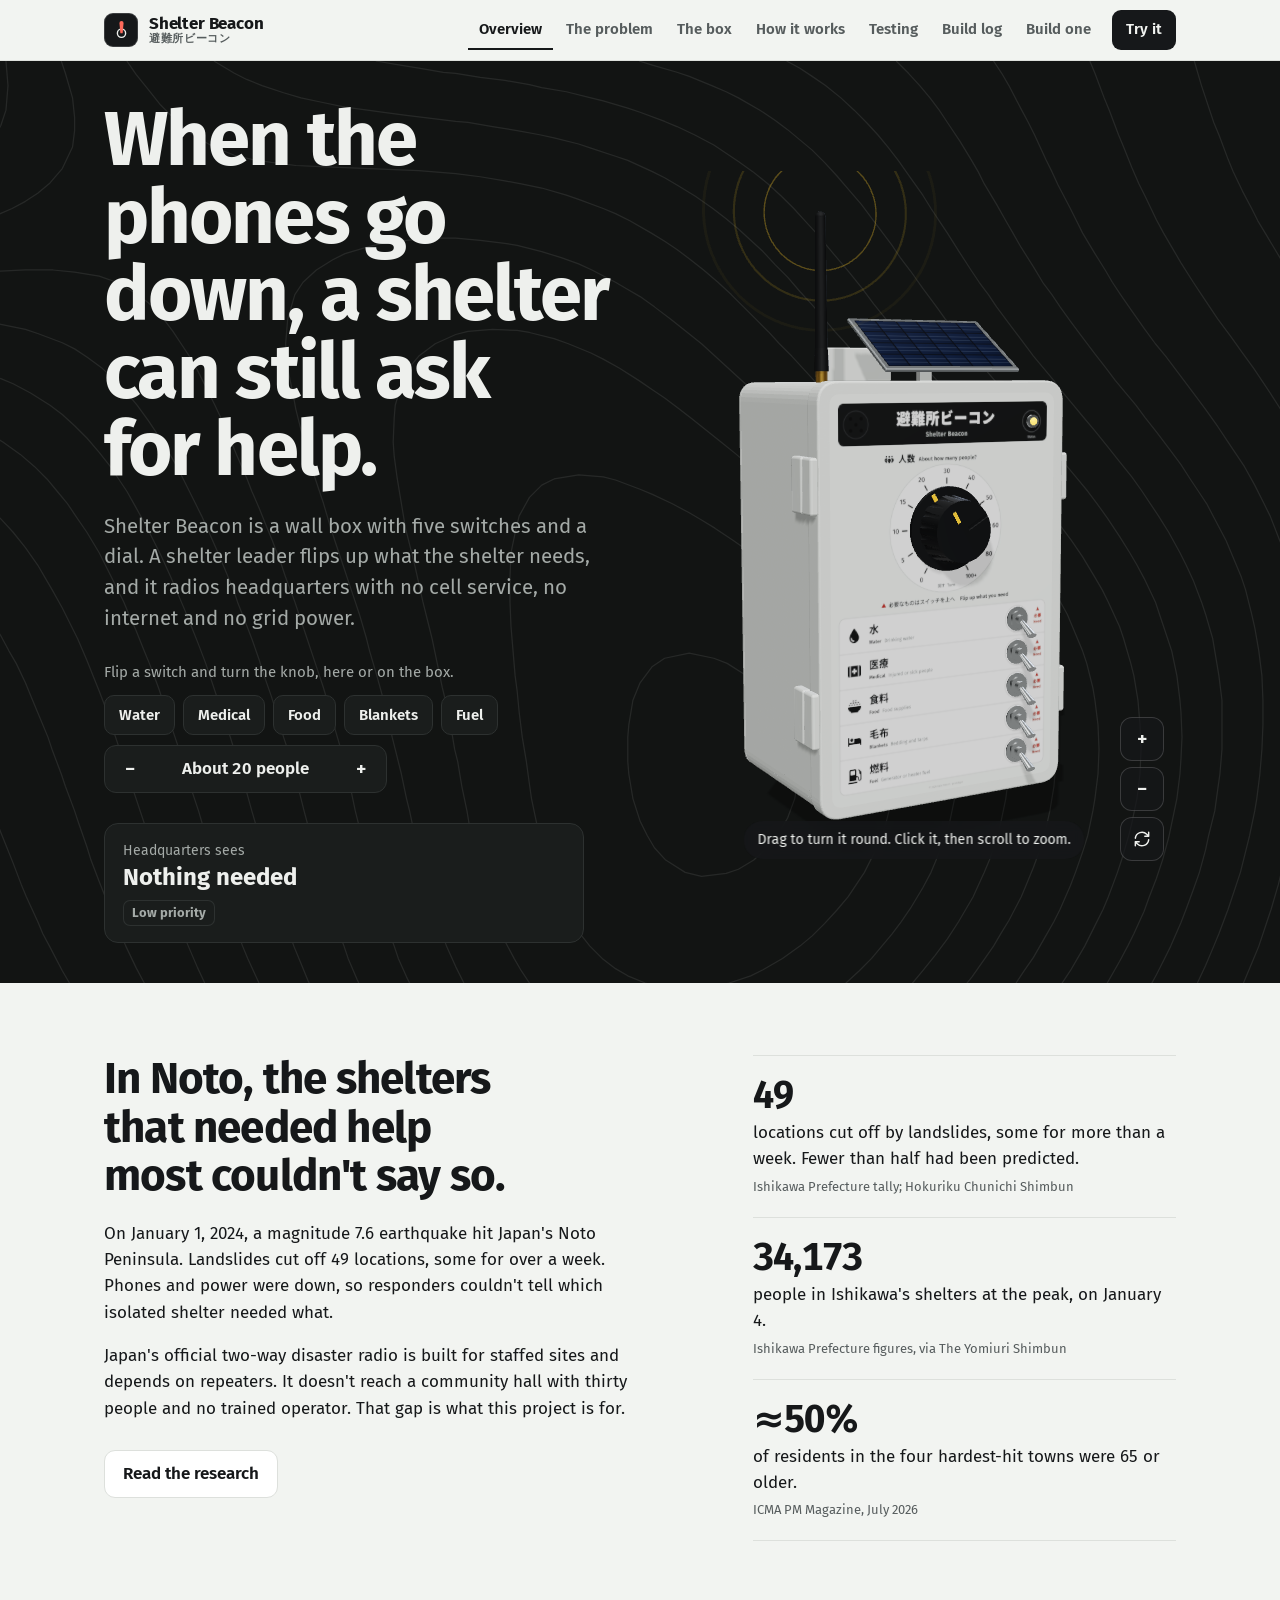
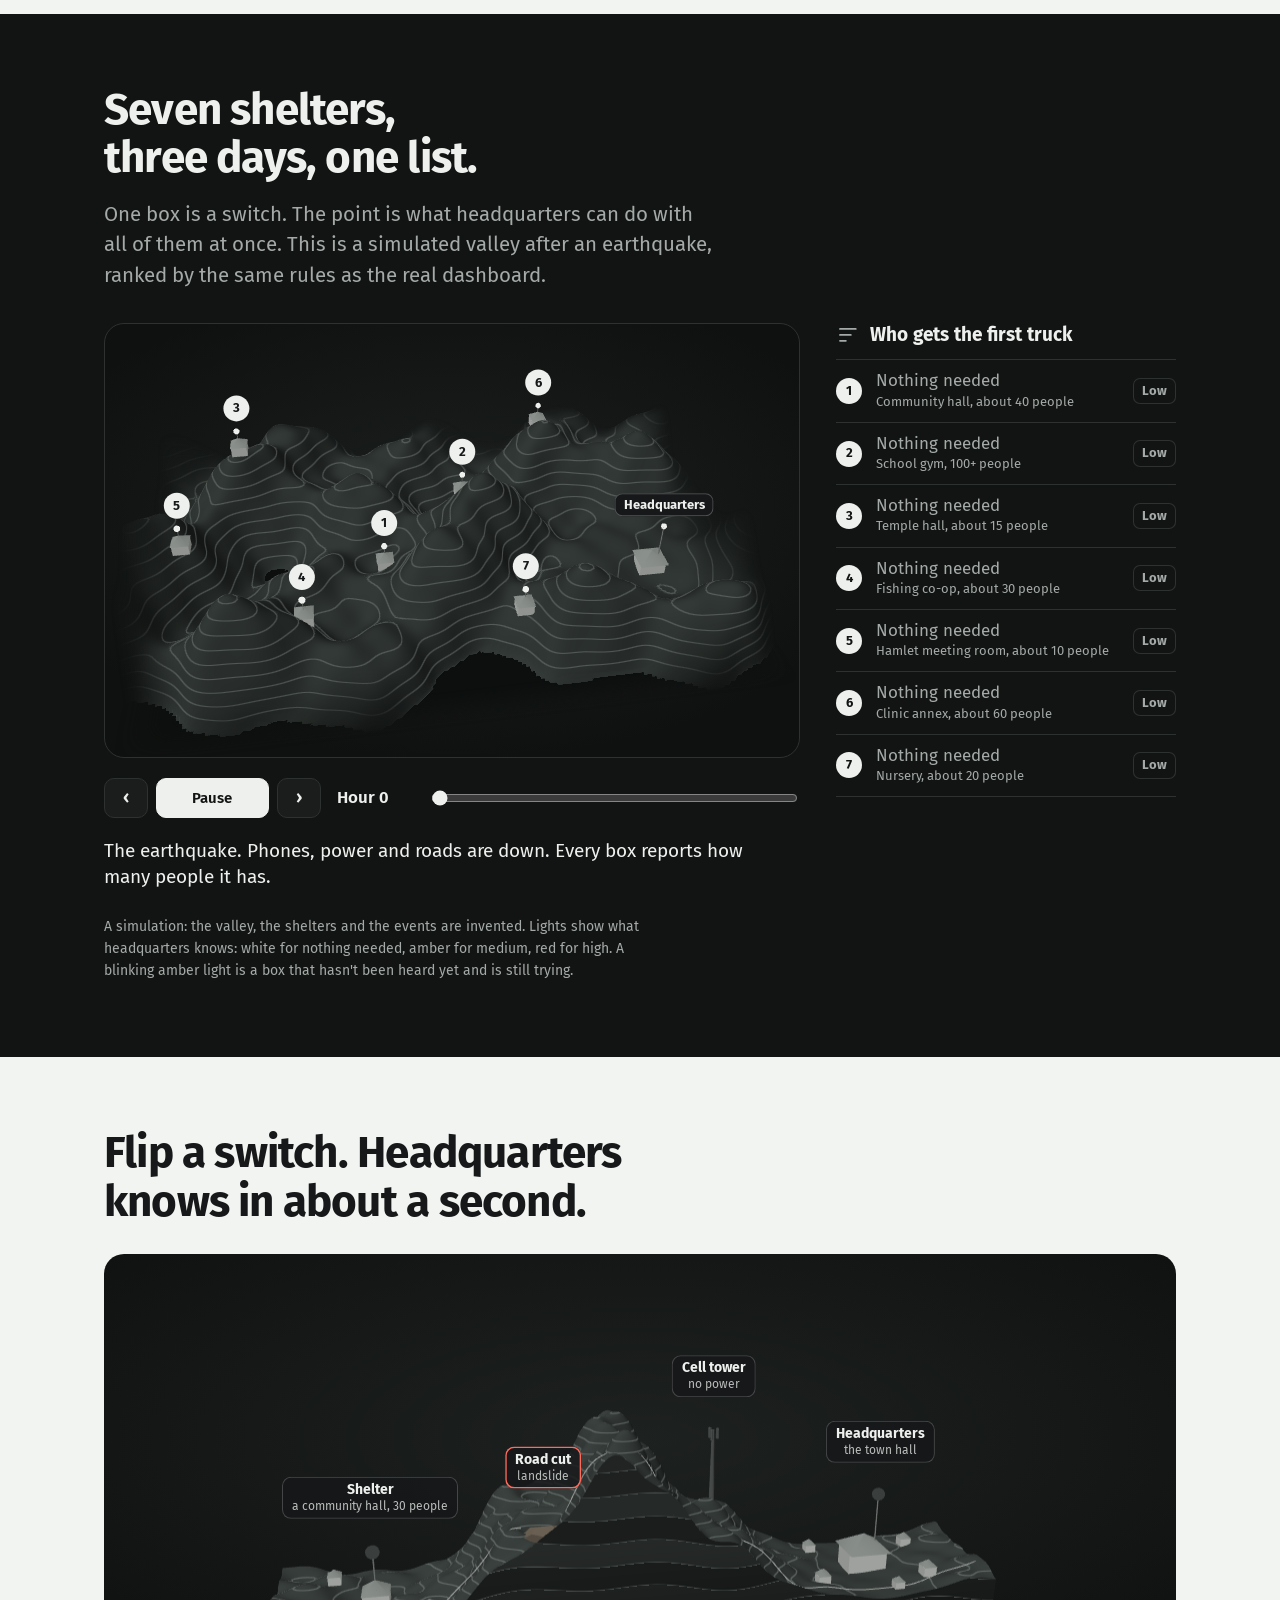
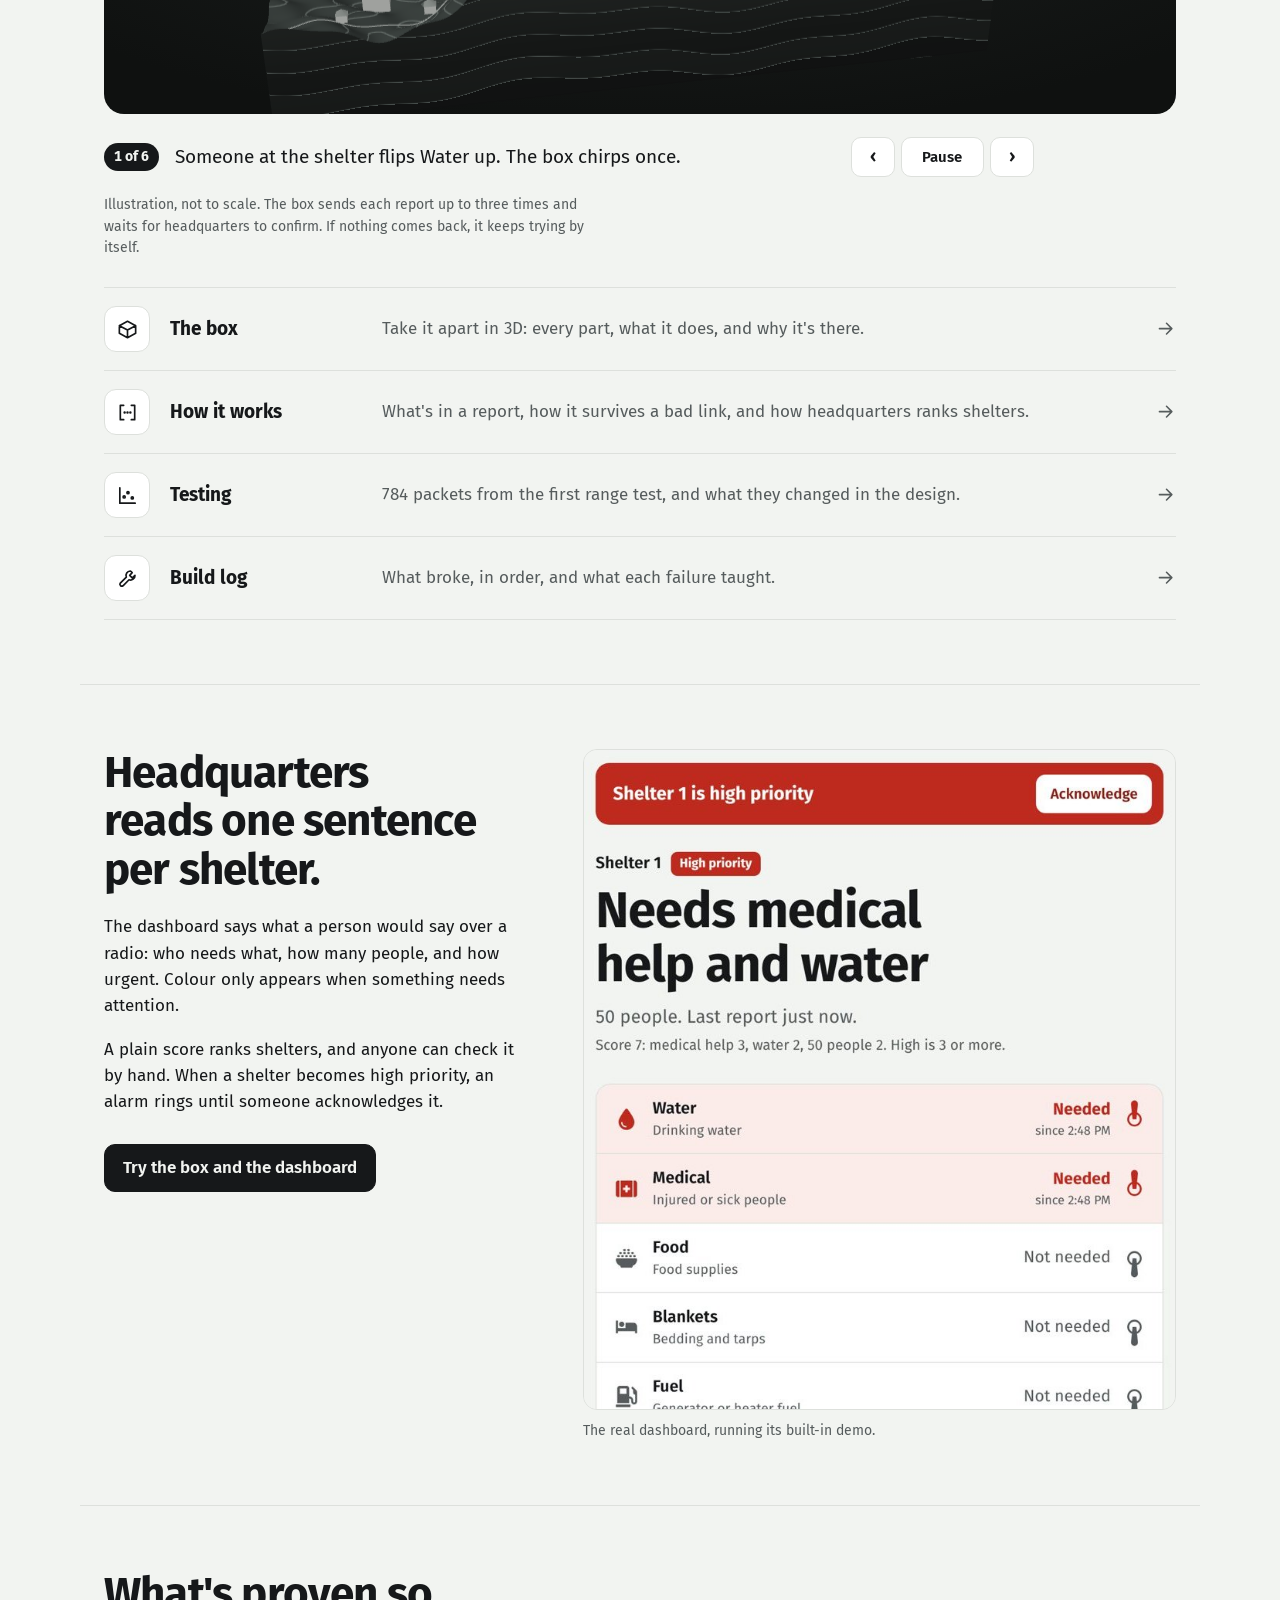
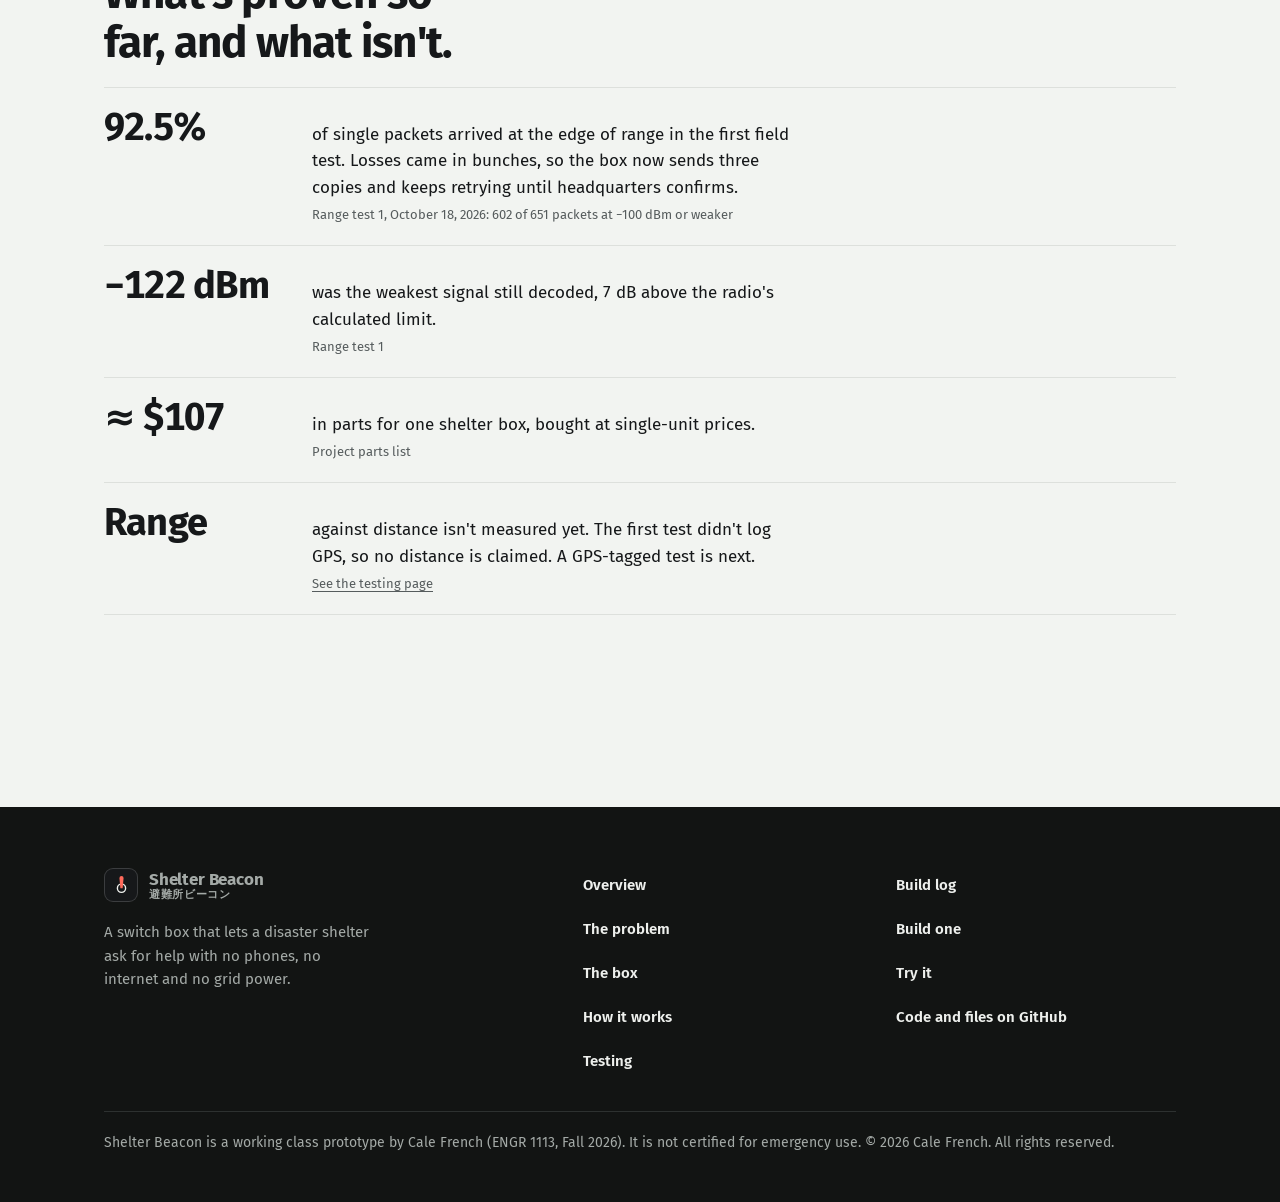
==== commit 3ba38175: "Preview: full-width contour backdrop Co-Authored-By: Claude Opus 5.5 <noreply@anthropic.com> Claude-" ====
--- a/index.html
+++ b/index.html
@@ -24,7 +24,7 @@
 <header class="nav" id="nav"><div class="wrap"><a class="brand" href="./" aria-label="Shelter Beacon, home"><span class="logo-plate"><svg class="mark" viewBox="0 0 16 30" aria-hidden="true"><circle cx="8" cy="19" r="6" fill="none" stroke="#eef0ed" stroke-width="2"/><path d="M6.3 19 5 4.2a3 3 0 0 1 6 0L9.7 19z" fill="#ff6a5b"/></svg></span><span class="logo-words"><b>Shelter Beacon</b><span class="jp" lang="ja" aria-hidden="true">避難所ビーコン</span></span></a><button class="nav-toggle quiet" id="navToggle" aria-expanded="false" aria-controls="navList">Menu</button><ul id="navList"><li><a href="./" aria-current=page>Overview</a></li><li><a href="problem.html">The problem</a></li><li><a href="hardware.html">The box</a></li><li><a href="system.html">How it works</a></li><li><a href="testing.html">Testing</a></li><li><a href="buildlog.html">Build log</a></li><li><a href="build.html">Build one</a></li><li><a href="demo.html" class=cta>Try it</a></li></ul></div></header>
 <main id="main">
 <section class="hero dark">
-  <svg class="topo" viewBox="0 0 900 520" preserveAspectRatio="xMaxYMid slice" aria-hidden="true" fill="none" stroke="currentColor" stroke-width="1"><path d="M585.2 239.2L585.5 240.9L586.8 242.8L588.8 245.1L590.8 247.8L592.2 250.9L592.4 254.0L591.0 256.8L588.1 259.0L584.0 260.4L579.2 261.0L574.2 260.7L569.4 260.1L565.2 259.2L561.4 258.5L558.0 257.9L554.7 257.6L551.5 257.3L548.3 256.8L545.3 256.2L542.4 255.2L540.0 253.9L537.7 252.6L535.5 251.2L533.1 249.9L530.3 248.7L526.9 247.4L523.2 245.9L519.6 244.0L516.6 241.8L515.0 239.2L515.0 236.5L516.8 234.0L520.0 231.9L524.3 230.3L528.7 229.2L532.9 228.4L536.3 227.6L538.8 226.6L540.8 225.2L542.6 223.4L544.6 221.3L547.1 219.3L550.3 217.7L554.0 216.7L558.0 216.3L562.0 216.6L565.8 217.4L569.4 218.4L572.8 219.6L576.0 220.7L579.3 221.9L582.3 223.2L585.1 224.7L587.2 226.6L588.4 228.8L588.6 231.1L588.0 233.4L586.8 235.6L585.7 237.5L585.2 239.2Z"/><path d="M619.4 239.2L620.6 243.1L623.7 247.5L627.8 252.6L631.7 258.6L634.0 265.2L633.7 271.8L629.9 277.6L622.9 281.9L613.4 284.4L602.5 284.9L591.6 283.9L581.4 282.0L572.6 279.8L564.9 278.1L558.0 277.1L551.4 276.6L544.6 276.5L537.7 276.2L530.8 275.4L524.3 273.8L518.2 271.6L512.7 269.0L507.3 266.3L501.5 263.5L495.1 260.7L487.8 257.7L480.1 254.2L472.8 249.9L467.3 244.9L464.5 239.2L465.4 233.4L469.9 228.1L477.5 223.7L486.8 220.4L496.6 218.2L505.3 216.5L512.4 214.8L517.5 212.6L521.4 209.4L524.9 205.3L529.0 200.7L534.4 196.2L541.3 192.6L549.3 190.3L558.0 189.6L566.6 190.4L574.8 192.3L582.3 194.8L589.3 197.5L596.1 200.1L602.7 202.7L609.2 205.5L615.0 208.8L619.7 212.6L622.6 217.1L623.6 221.9L623.0 226.7L621.3 231.2L619.8 235.4L619.4 239.2Z"/><path d="M656.5 239.2L658.9 245.5L663.5 252.5L669.3 260.6L674.5 269.9L677.0 279.9L675.1 289.6L668.1 298.0L656.3 303.9L640.9 306.8L623.9 306.8L607.1 304.6L592.0 301.2L579.0 297.8L568.0 295.3L558.0 294.2L548.2 294.3L538.0 295.1L527.1 295.6L515.8 295.3L504.8 293.8L494.4 291.1L484.8 287.4L475.6 283.2L466.3 278.7L456.2 274.0L445.4 268.9L434.4 263.0L424.5 256.0L417.3 248.0L414.6 239.2L417.2 230.4L425.2 222.5L437.5 216.0L452.2 211.3L467.0 208.1L480.0 205.6L490.2 203.0L497.4 199.3L502.7 194.1L507.5 187.4L513.4 179.9L521.5 172.7L532.1 166.9L544.5 163.3L558.0 162.4L571.4 163.9L583.9 167.1L595.2 171.3L605.7 175.7L615.7 180.0L625.6 184.1L635.3 188.3L644.3 193.2L651.7 198.8L656.8 205.4L659.2 212.5L659.2 219.7L657.8 226.6L656.4 233.1L656.5 239.2Z"/><path d="M695.9 239.2L699.3 248.0L705.1 257.7L712.0 268.8L717.6 281.3L719.4 294.4L715.3 306.9L704.4 317.3L687.4 324.3L666.1 327.3L643.1 326.5L620.9 322.9L601.3 318.1L584.7 313.7L570.7 311.0L558.0 310.6L545.1 312.0L531.0 314.4L515.6 316.5L499.3 317.3L483.0 316.2L467.6 312.9L453.4 308.0L440.2 302.1L427.4 295.4L414.3 288.4L400.8 280.7L387.6 272.0L376.3 262.1L368.8 251.0L367.1 239.2L372.3 227.6L384.3 217.3L401.5 209.1L421.2 203.1L440.6 199.0L457.2 195.8L469.6 192.0L478.1 186.6L484.2 179.0L489.9 169.3L497.4 158.6L508.2 148.3L522.5 140.2L539.6 135.3L558.0 134.2L576.2 136.5L593.1 141.4L608.3 147.5L622.1 153.9L635.2 159.9L648.2 165.6L661.1 171.3L673.4 177.7L683.8 185.0L691.5 193.5L695.7 202.9L696.9 212.5L696.1 221.8L695.2 230.7L695.9 239.2Z"/><path d="M736.4 239.2L740.3 250.6L746.9 263.0L754.3 277.0L759.7 292.4L760.2 308.4L753.3 323.3L738.3 335.4L716.0 343.2L688.9 346.0L660.4 344.3L633.3 339.5L609.8 333.6L590.1 328.8L573.5 326.6L558.0 327.5L541.7 331.0L523.4 335.7L502.8 339.9L480.7 342.1L458.5 341.3L437.6 337.4L418.7 330.9L401.7 322.6L386.1 313.2L370.9 303.2L356.0 292.5L342.0 280.8L330.6 267.8L324.0 253.8L324.3 239.2L332.6 225.2L348.5 212.8L370.1 203.0L394.2 196.0L417.2 191.0L436.2 186.8L450.0 181.6L458.9 174.0L465.1 163.4L471.3 150.2L480.3 135.8L493.9 122.3L512.3 111.7L534.3 105.6L558.0 104.5L581.3 108.0L602.6 114.8L621.6 123.2L638.6 131.9L654.7 140.0L670.6 147.3L686.7 154.5L702.1 162.3L715.8 171.3L726.2 181.6L732.7 193.1L735.3 205.1L735.5 216.8L735.1 228.2L736.4 239.2Z"/><path d="M776.9 239.2L781.2 253.1L788.0 268.2L795.4 284.9L800.2 303.1L799.0 321.6L789.1 338.7L769.9 352.3L742.6 360.7L710.2 363.4L676.6 360.9L645.2 355.2L618.1 348.8L595.7 344.3L576.5 343.2L558.0 346.2L537.9 352.4L514.7 359.9L488.3 366.4L459.8 369.9L431.4 369.1L404.9 364.0L381.6 355.3L361.6 344.0L344.2 331.2L328.4 317.8L313.5 303.7L300.1 288.9L289.8 273.0L284.8 256.2L287.4 239.2L298.7 223.0L318.1 209.0L343.2 197.8L370.3 189.7L395.6 183.6L415.8 178.0L429.8 170.8L438.3 160.4L444.1 146.3L450.8 129.2L461.5 110.8L478.3 93.8L501.2 80.8L528.6 73.7L558.0 73.1L586.5 78.2L612.4 87.5L635.0 98.7L655.0 110.1L673.7 120.5L692.3 129.7L711.3 138.3L730.0 147.4L746.9 157.9L760.3 170.0L769.2 183.5L773.6 197.7L774.9 211.9L775.2 225.7L776.9 239.2Z"/><path d="M817.0 239.2L821.6 255.6L828.5 273.3L835.6 292.7L839.5 313.5L836.4 334.4L823.5 353.5L800.3 368.5L768.3 377.6L730.9 380.2L692.6 377.4L657.3 371.3L626.9 364.9L601.8 361.2L579.8 362.0L558.0 367.5L533.6 376.7L505.0 387.1L472.2 395.7L437.1 400.1L402.5 398.8L370.8 391.9L343.9 380.1L322.0 365.1L304.1 348.5L289.0 331.2L275.5 313.7L263.8 295.8L255.3 277.3L252.3 258.2L256.9 239.2L270.4 221.3L291.9 205.7L319.0 193.2L347.7 183.7L373.6 176.1L393.8 168.5L407.0 158.6L414.7 144.9L420.1 126.7L427.4 105.2L440.4 82.7L461.1 62.4L489.2 47.4L522.6 39.8L558.0 40.3L591.9 47.8L622.2 60.2L648.1 74.9L670.6 89.3L691.5 102.2L712.4 113.2L734.1 123.3L756.0 133.6L776.3 145.2L793.0 158.8L804.7 174.1L811.2 190.4L813.9 207.0L815.0 223.2L817.0 239.2Z"/><path d="M857.6 239.2L862.4 258.2L869.2 278.4L875.8 300.4L878.5 323.8L873.4 347.1L857.6 368.2L830.4 384.6L793.9 394.4L751.9 397.3L709.3 394.4L670.1 388.4L636.6 382.6L608.5 380.1L583.5 383.0L558.0 391.4L528.8 403.6L494.4 416.6L455.1 426.9L413.4 431.6L372.9 429.2L336.8 419.6L307.3 404.2L284.7 385.0L267.8 364.2L254.6 343.0L243.5 322.2L234.1 301.6L227.5 280.8L225.9 259.9L231.6 239.2L245.7 219.7L267.8 202.6L295.0 188.6L323.5 177.3L348.8 167.6L367.8 157.3L379.8 144.1L386.6 126.4L392.0 103.8L400.8 77.8L416.9 51.4L442.3 28.2L476.5 11.9L516.4 4.7L558.0 7.2L597.2 18.0L631.5 34.3L660.2 52.8L684.7 70.6L707.2 86.0L730.1 98.8L754.3 110.0L779.4 121.1L803.5 133.5L824.0 148.2L839.0 165.1L848.2 183.3L852.7 202.1L854.9 220.7L857.6 239.2Z"/><path d="M899.9 239.2L904.9 260.8L911.4 283.7L917.2 308.4L918.5 334.3L911.1 360.0L892.2 383.1L861.1 400.9L820.2 411.7L773.6 415.1L726.7 412.4L683.8 406.7L647.1 401.7L616.0 400.8L587.6 405.9L558.0 417.1L523.8 432.1L483.3 447.3L437.6 458.8L389.7 463.2L344.0 458.9L304.4 446.0L273.5 426.5L251.3 402.8L236.4 377.7L226.0 352.8L217.7 329.0L210.5 306.1L205.2 283.6L203.8 261.3L208.9 239.2L221.9 218.3L242.5 199.5L268.2 183.4L294.9 169.8L318.5 157.3L336.0 143.6L346.9 126.5L353.3 104.5L359.7 77.4L371.0 47.3L391.4 17.5L422.6 -7.7L463.5 -24.4L510.2 -30.1L558.0 -24.6L602.1 -9.7L639.8 11.1L670.6 33.8L696.3 55.1L720.0 72.9L744.6 87.0L771.5 98.7L800.3 109.9L828.7 122.6L853.8 138.0L873.1 156.1L885.8 176.1L892.7 197.0L896.5 218.1L899.9 239.2Z"/><path d="M191.0 478.4L193.6 481.5L194.3 484.7L192.8 487.8L189.3 490.4L184.5 492.3L179.2 493.5L173.9 494.3L169.2 495.0L165.2 495.7L161.8 496.7L158.7 497.9L155.4 499.3L151.9 500.5L148.1 501.3L144.0 501.7L139.9 501.5L135.9 501.0L132.0 500.3L128.1 499.5L124.1 498.8L119.8 498.2L115.2 497.3L110.7 496.1L106.8 494.4L103.9 492.1L102.5 489.3L102.8 486.3L104.5 483.4L107.1 480.7L110.0 478.4L112.2 476.4L113.4 474.5L113.5 472.5L112.6 470.1L111.3 467.2L110.5 464.0L110.7 460.6L112.3 457.5L115.3 455.0L119.6 453.3L124.5 452.4L129.7 452.3L134.7 452.6L139.5 453.1L144.0 453.7L148.3 454.3L152.4 455.0L156.3 456.0L159.9 457.3L162.8 459.1L165.1 461.2L166.7 463.4L167.9 465.6L169.2 467.5L171.0 469.2L173.8 470.5L177.6 471.9L182.1 473.6L186.9 475.7L191.0 478.4Z"/><path d="M248.0 478.4L252.7 485.2L252.9 492.1L248.5 498.5L240.0 503.7L228.9 507.5L216.9 509.8L205.4 511.2L195.4 512.2L187.2 513.6L180.4 515.7L174.2 518.5L167.8 521.7L160.6 524.7L152.6 527.0L144.0 528.2L135.2 528.2L126.5 527.3L118.0 525.8L109.6 524.2L100.9 522.6L91.8 521.0L82.4 519.0L73.1 516.2L65.0 512.4L59.2 507.4L56.4 501.5L57.0 495.2L60.4 488.9L65.6 483.3L71.1 478.4L75.3 474.1L77.2 470.0L76.7 465.4L74.5 460.1L71.8 453.7L70.2 446.6L71.0 439.5L75.0 433.0L82.1 427.9L91.7 424.7L102.7 423.4L114.0 423.7L124.8 425.0L134.8 426.6L144.0 428.2L152.6 429.7L161.0 431.1L169.0 432.8L176.5 435.2L183.0 438.4L188.4 442.2L192.7 446.4L196.3 450.5L200.0 454.3L204.9 457.5L211.6 460.6L220.3 463.7L230.1 467.6L239.9 472.4L248.0 478.4Z"/><path d="M307.5 478.4L312.9 488.9L311.3 499.5L302.6 508.9L288.1 516.4L270.0 521.5L250.9 524.4L233.3 526.0L218.5 527.4L206.7 529.5L197.2 533.0L188.6 537.8L179.6 543.4L169.3 548.8L157.2 553.1L144.0 555.6L130.2 556.1L116.5 555.0L103.2 552.9L90.0 550.2L76.7 547.4L63.0 544.5L48.9 541.0L35.2 536.4L23.4 530.3L14.9 522.6L10.9 513.5L11.8 503.9L16.8 494.4L24.2 485.9L31.8 478.4L37.4 471.8L39.7 465.3L38.4 458.1L34.7 449.6L30.6 439.6L28.6 428.7L30.5 417.8L37.4 408.3L49.2 401.1L64.6 396.9L81.9 395.7L99.4 397.0L115.7 399.6L130.6 402.7L144.0 405.4L156.6 407.5L168.8 409.3L180.9 411.2L192.5 413.9L203.2 417.7L212.5 422.6L220.4 428.1L227.4 433.9L234.7 439.3L243.5 444.4L254.6 449.2L268.0 454.5L282.7 460.9L296.7 468.9L307.5 478.4Z"/><path d="M367.0 478.4L371.4 492.6L366.6 506.4L352.6 518.6L331.4 527.8L306.1 533.9L280.3 537.1L257.2 538.8L238.4 540.5L224.0 543.7L212.8 549.0L202.7 556.5L191.6 565.2L178.2 573.8L162.1 580.7L144.0 585.0L124.9 586.3L105.7 585.1L87.2 582.0L69.2 578.0L51.3 573.6L33.1 568.9L14.7 563.5L-2.8 556.7L-17.9 548.1L-28.6 537.4L-33.5 525.2L-32.3 512.3L-25.8 499.8L-16.5 488.4L-7.2 478.4L-0.6 469.4L1.6 460.5L-0.7 450.5L-5.9 438.8L-11.2 425.3L-13.4 410.6L-10.0 396.2L0.3 383.8L17.1 374.9L38.5 370.1L62.2 369.5L85.7 372.0L107.4 376.3L126.7 380.7L144.0 384.3L160.3 386.7L176.4 388.2L192.7 389.7L208.9 392.0L224.5 395.8L238.6 401.2L251.1 407.9L262.5 415.2L273.9 422.5L286.8 429.5L302.1 436.7L319.7 444.6L338.1 453.9L355.0 465.3L367.0 478.4Z"/><path d="M423.6 478.4L425.8 495.9L416.7 512.7L396.8 527.1L368.8 537.7L336.8 544.4L305.2 547.8L277.7 549.7L256.1 552.2L240.3 557.0L228.3 565.0L217.3 576.0L204.5 588.7L188.0 601.0L167.5 611.1L144.0 617.5L119.0 619.6L93.9 617.9L69.9 613.5L47.0 607.5L24.7 600.9L2.5 593.8L-19.4 585.9L-40.1 576.6L-57.8 565.3L-70.2 551.7L-75.8 536.4L-74.1 520.4L-66.4 504.9L-55.6 490.8L-45.0 478.4L-37.9 467.1L-36.2 455.7L-39.9 443.0L-46.7 428.1L-53.2 410.9L-55.3 392.6L-50.1 374.8L-36.2 359.8L-14.2 349.4L13.4 344.3L43.4 344.5L72.7 348.4L99.5 354.2L123.0 359.9L144.0 364.0L163.9 366.1L184.1 366.7L205.0 367.1L226.6 368.5L247.7 371.9L267.5 377.7L285.3 385.4L301.4 394.4L317.1 403.9L333.8 413.5L352.5 423.4L373.1 434.3L393.9 446.9L411.9 461.7L423.6 478.4Z"/><path d="M475.0 478.4L473.9 499.0L460.2 518.2L434.7 534.4L400.6 546.1L362.9 553.3L326.7 557.1L296.3 559.6L273.3 563.5L257.2 570.8L245.3 582.4L233.7 597.8L219.0 615.2L199.1 631.9L173.6 645.4L144.0 653.7L112.5 656.3L81.2 653.5L51.6 647.0L24.0 638.2L-2.2 628.4L-27.5 618.3L-52.2 607.5L-75.3 595.4L-94.8 581.2L-108.5 564.8L-114.5 546.6L-112.6 527.8L-104.1 509.7L-92.3 493.1L-81.2 478.4L-74.3 464.8L-73.8 451.0L-79.2 435.4L-87.9 417.2L-95.6 396.4L-97.5 374.4L-90.3 353.4L-72.5 335.9L-45.1 324.1L-11.3 319.0L25.0 320.0L60.1 325.4L91.7 332.6L119.3 339.1L144.0 343.3L167.7 344.7L192.2 344.0L218.3 342.8L245.7 343.0L273.1 345.8L299.0 352.0L322.4 361.0L343.3 372.1L362.8 384.2L382.4 396.8L403.4 410.0L425.5 424.2L447.1 440.2L464.9 458.4L475.0 478.4Z"/></svg>
+  <div class="topo" aria-hidden="true"></div>
   <div class="wrap">
     <div class="hero-copy">
       <h1 class="display">When the phones go down, a shelter can still ask for help.</h1>
--- a/assets/site.css
+++ b/assets/site.css
@@ -414,9 +414,9 @@
 .page-head .wrap { position: relative; z-index: 1; }
 .page-head .display { max-width: 22ch; font-size: clamp(2.25rem, 4.4vw, 3.375rem); }
 .page-head .lede { max-width: 46ch; }
-.head-art { position: absolute; inset: 0 0 0 auto; width: min(60%, 820px); pointer-events: none; }
-.head-art::after { content: ""; position: absolute; inset: 0; background: linear-gradient(90deg, var(--paper), transparent 55%); }
-.topo { position: absolute; inset: 0; width: 100%; height: 100%; color: var(--ink); opacity: .14; }
+.head-art { position: absolute; inset: 0; pointer-events: none; }
+.head-art::after { content: ""; position: absolute; inset: 0; background: linear-gradient(90deg, color-mix(in srgb, var(--paper) 55%, transparent), transparent 60%); }
+.topo { position: absolute; inset: 0; color: var(--ink); background: currentColor; opacity: .14; -webkit-mask: url(img/topo.svg) center / cover no-repeat; mask: url(img/topo.svg) center / cover no-repeat; }
 .head-art .beacon { position: absolute; right: 10%; top: 50%; width: clamp(150px, 19vw, 220px); transform: translateY(-52%); color: var(--ink); z-index: 1; }
 .beacon .arc { opacity: .22; animation: arc 3.6s ease-in-out infinite; }
 .beacon .a2 { animation-delay: .28s; } .beacon .a3 { animation-delay: .56s; }
@@ -502,12 +502,11 @@
 .foot nav a { text-decoration: none; color: var(--ink); font-weight: 600; }
 .foot nav a:hover { text-decoration: underline; }
 .foot .legal { grid-column: 1 / -1; border-top: 1px solid var(--line); padding-top: 20px; font-size: .875rem; max-width: none; }
-.hero .topo { opacity: .1; width: 62%; }
+.hero .topo { opacity: .09; }
 .hero .wrap { z-index: 1; }
 
 @media (max-width: 900px) {
   .page-head { padding: 40px 0 36px; }
-  .head-art { width: 100%; }
   .head-art::after { background: linear-gradient(180deg, transparent, var(--paper) 85%); opacity: .6; }
   .head-art .beacon { width: 84px; right: 16px; top: 22px; transform: none; opacity: .9; }
   .page-head .display { max-width: 13ch; }
@@ -834,3 +833,5 @@
 .facts { container-type: inline-size; }
 @container (max-width: 540px) { .facts li { grid-template-columns: 1fr; gap: 6px; } }
 .demo3d .drop-btn { display: block; margin-top: 12px; min-height: 44px; }
+/* narrow screens: keep the contours at a readable scale instead of shrinking the whole map into the band */
+@media (max-width: 900px) { .topo { -webkit-mask-size: auto max(100%, 560px); mask-size: auto max(100%, 560px); } }
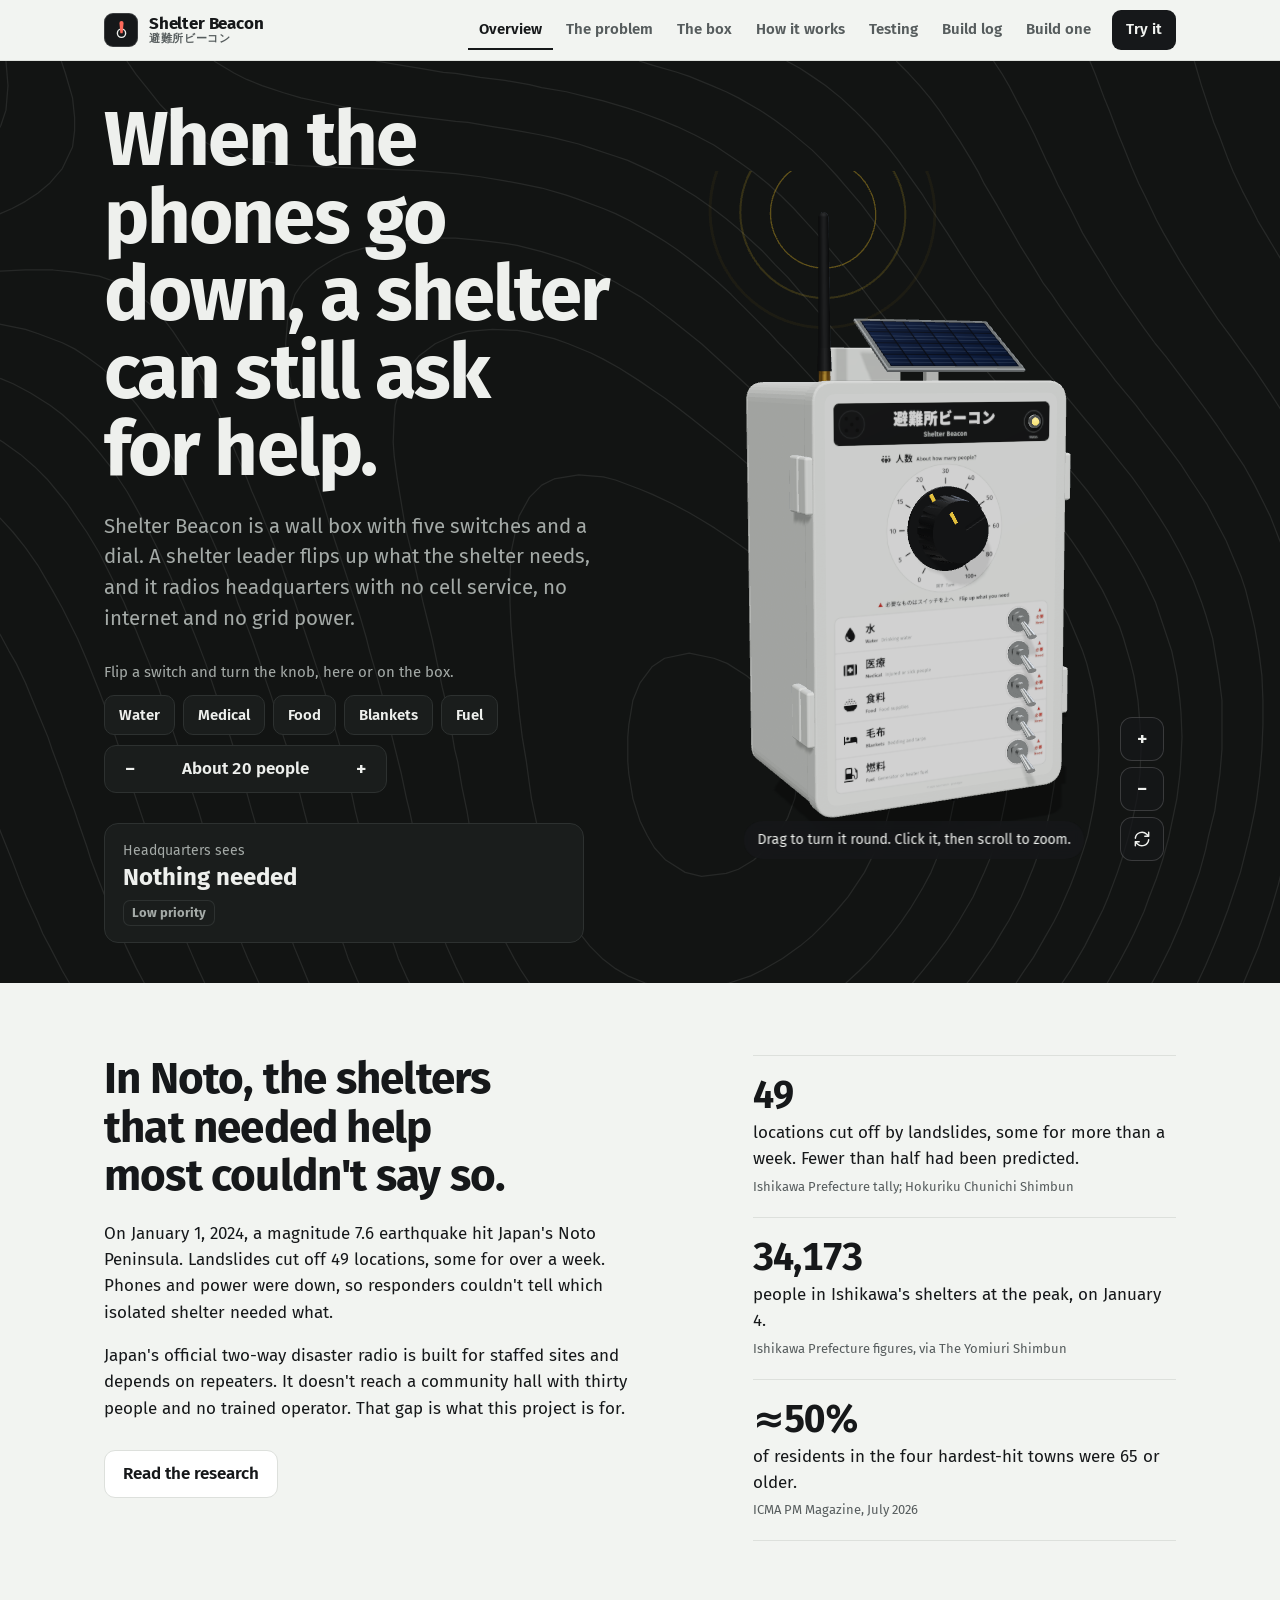
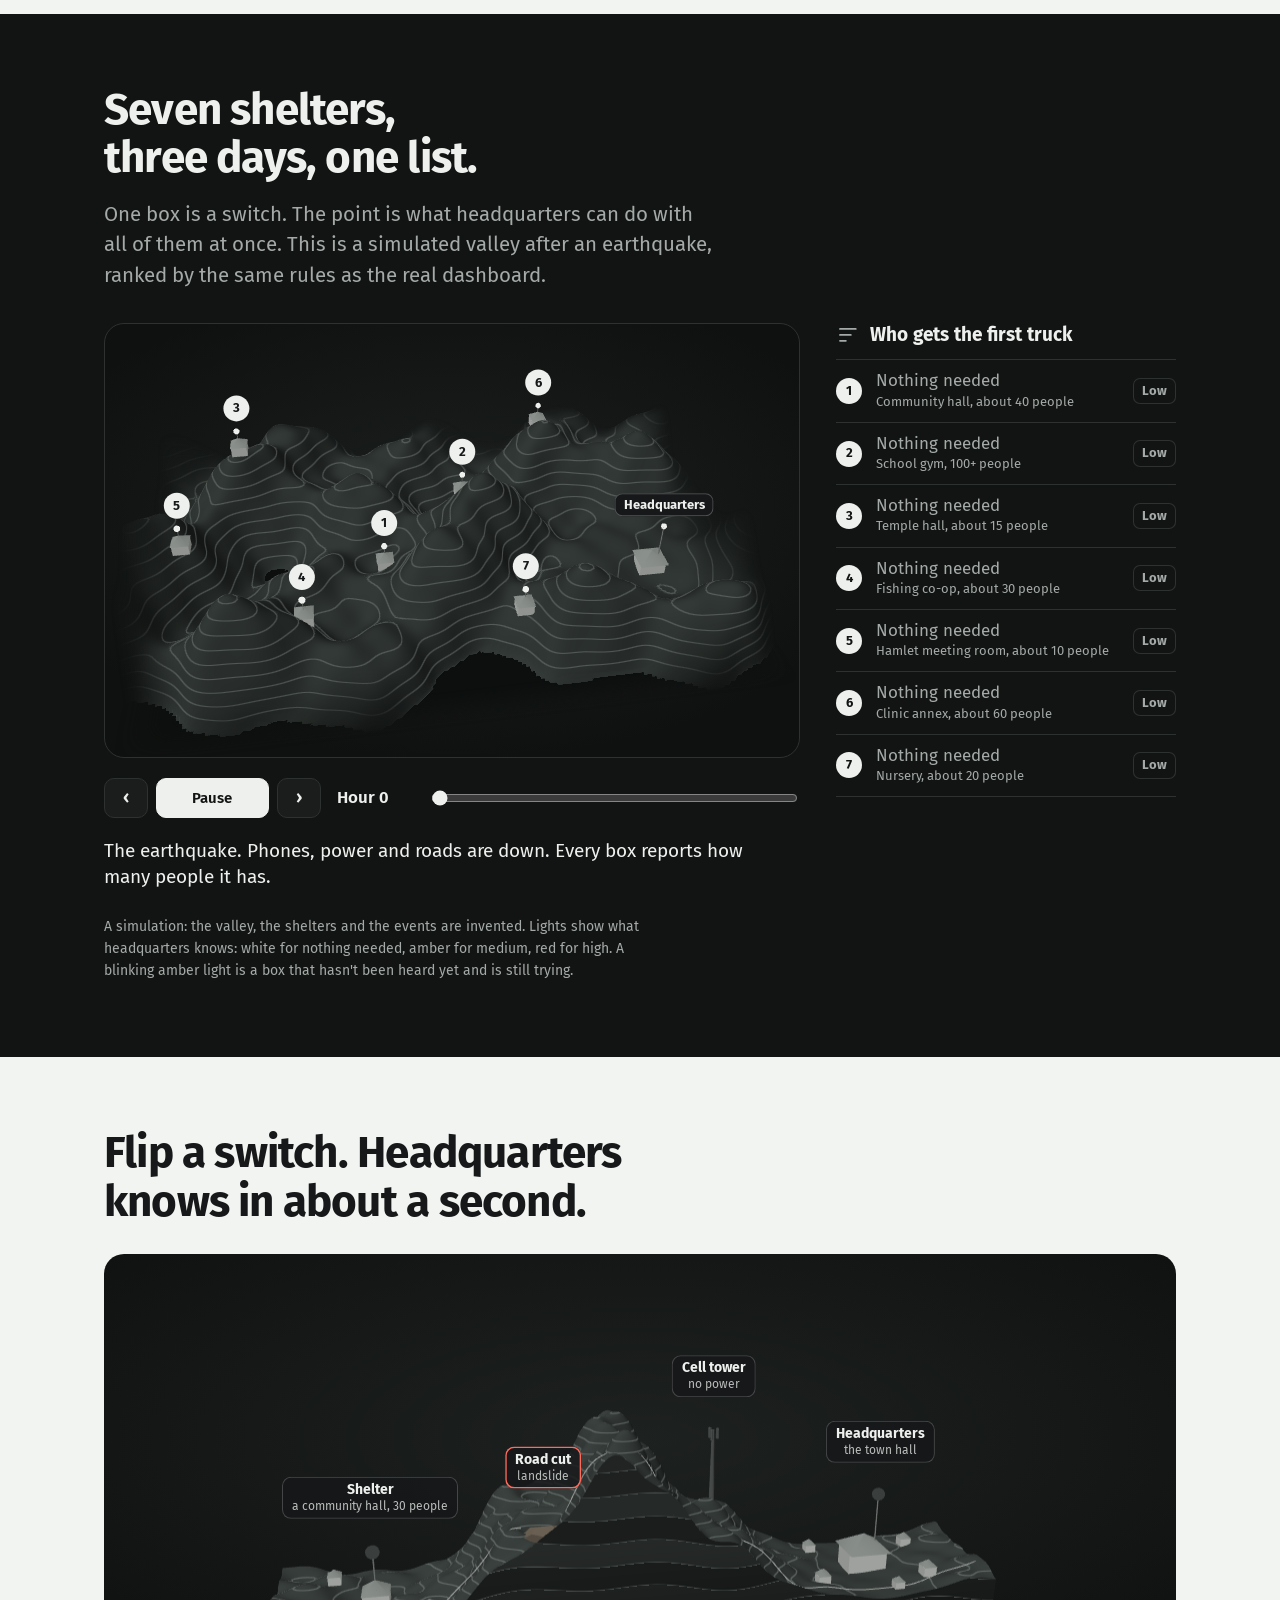
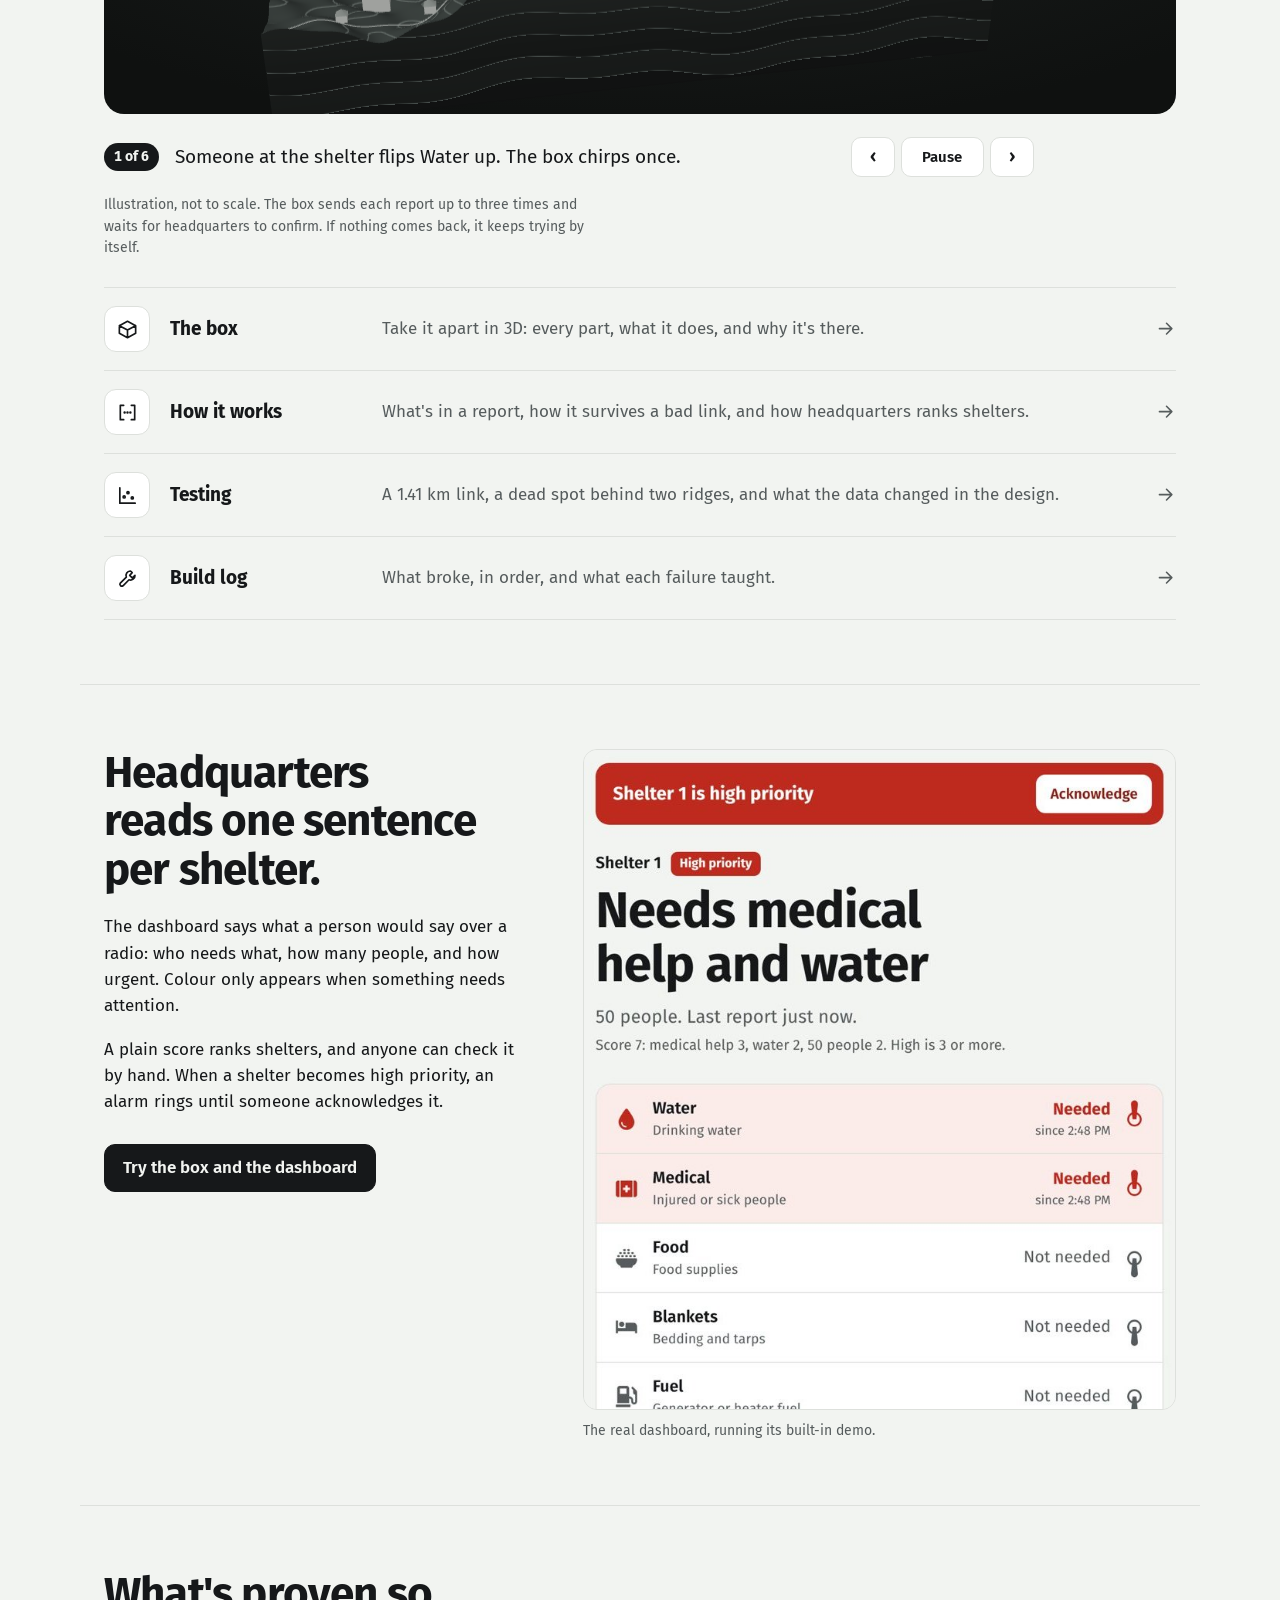
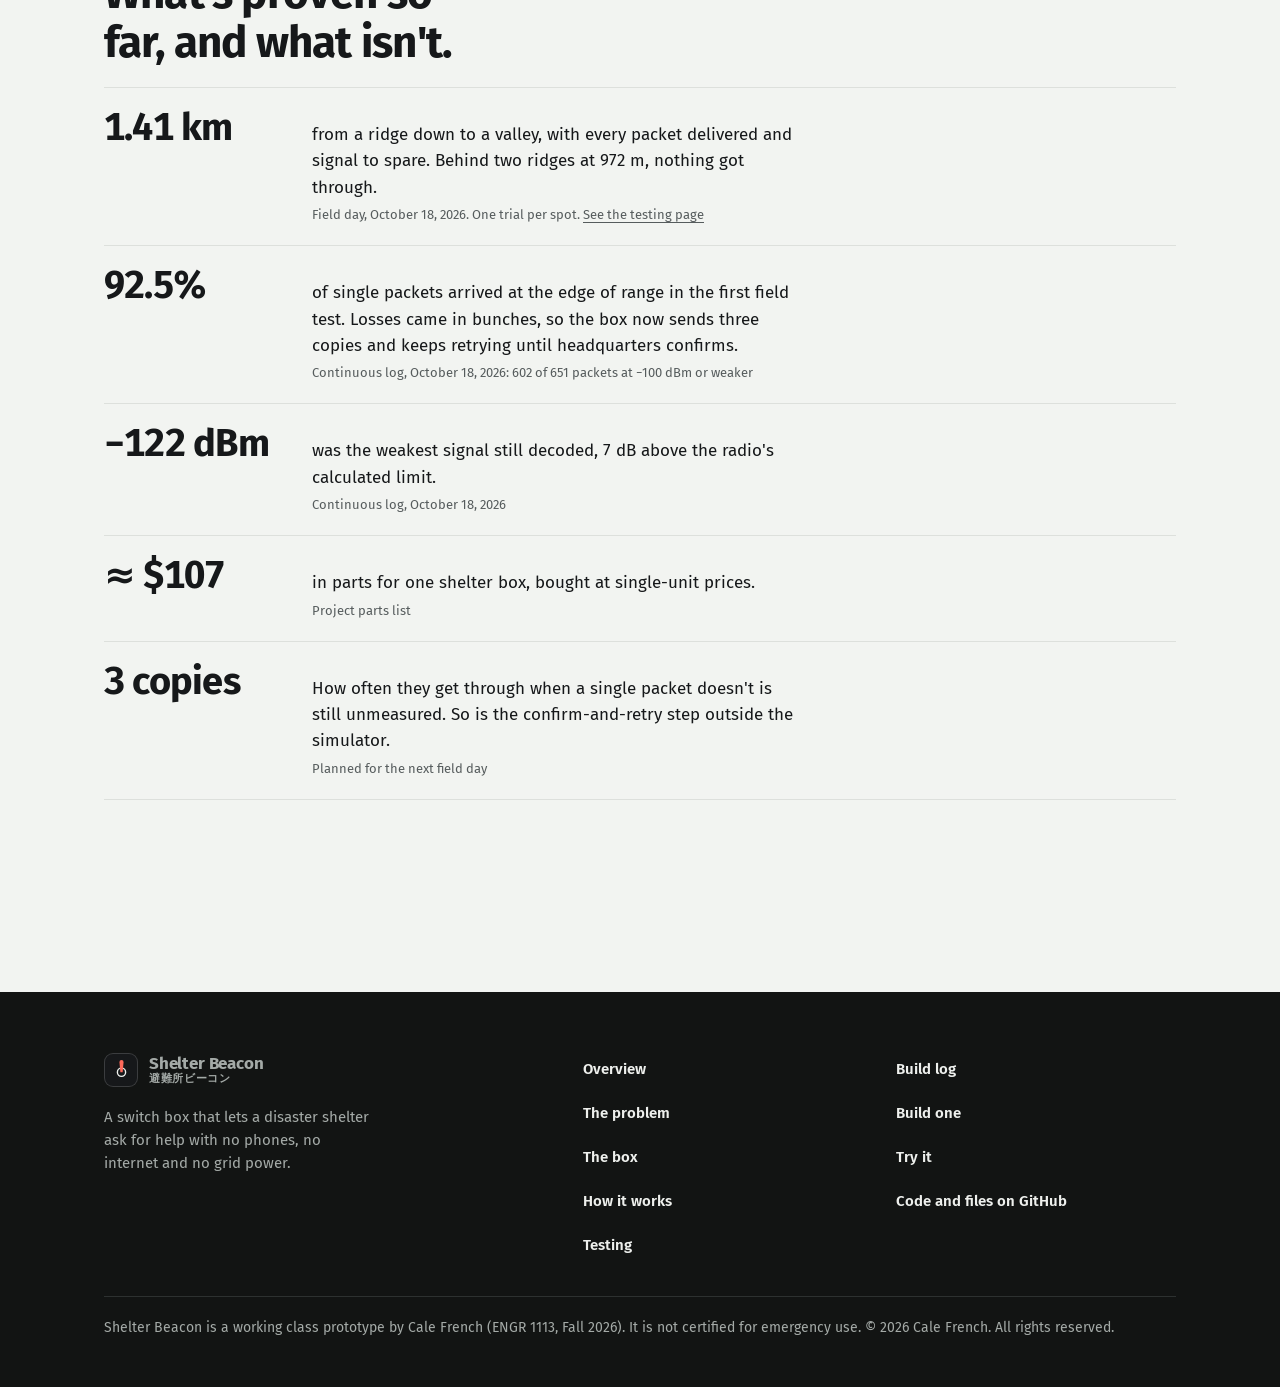
==== commit 1246ed31: "Preview: field-day results on the Testing page, polish pass Co-Authored-By: Claude Fable 5.2 <norepl" ====
--- a/index.html
+++ b/index.html
@@ -108,7 +108,7 @@
     <ul class="next">
       <li><a href="hardware.html"><span class="tile"><svg class="i" viewBox="0 0 24 24" fill="none" stroke="currentColor" stroke-width="1.75" stroke-linecap="round" stroke-linejoin="round" aria-hidden="true"><path d="M3.5 8 12 3.5 20.5 8v8L12 20.5 3.5 16zM3.5 8 12 12.5 20.5 8M12 12.5v8"/></svg></span><b>The box</b><span>Take it apart in 3D: every part, what it does, and why it's there.</span><svg class="i" viewBox="0 0 24 24" fill="none" stroke="currentColor" stroke-width="1.75" stroke-linecap="round" stroke-linejoin="round" aria-hidden="true"><path d="M5 12h14M13 6l6 6-6 6"/></svg></a></li>
       <li><a href="system.html"><span class="tile"><svg class="i" viewBox="0 0 24 24" fill="none" stroke="currentColor" stroke-width="1.75" stroke-linecap="round" stroke-linejoin="round" aria-hidden="true"><path d="M8 4.5H4.5v15H8M16 4.5h3.5v15H16"/><path d="M9 12h.01M12 12h.01M15 12h.01" stroke-width="2.6"/></svg></span><b>How it works</b><span>What's in a report, how it survives a bad link, and how headquarters ranks shelters.</span><svg class="i" viewBox="0 0 24 24" fill="none" stroke="currentColor" stroke-width="1.75" stroke-linecap="round" stroke-linejoin="round" aria-hidden="true"><path d="M5 12h14M13 6l6 6-6 6"/></svg></a></li>
-      <li><a href="testing.html"><span class="tile"><svg class="i" viewBox="0 0 24 24" fill="none" stroke="currentColor" stroke-width="1.75" stroke-linecap="round" stroke-linejoin="round" aria-hidden="true"><path d="M4 4v16h16"/><circle cx="8.5" cy="13.5" r="1.1"/><circle cx="12.5" cy="9" r="1.1"/><circle cx="17" cy="14.5" r="1.1"/></svg></span><b>Testing</b><span>784 packets from the first range test, and what they changed in the design.</span><svg class="i" viewBox="0 0 24 24" fill="none" stroke="currentColor" stroke-width="1.75" stroke-linecap="round" stroke-linejoin="round" aria-hidden="true"><path d="M5 12h14M13 6l6 6-6 6"/></svg></a></li>
+      <li><a href="testing.html"><span class="tile"><svg class="i" viewBox="0 0 24 24" fill="none" stroke="currentColor" stroke-width="1.75" stroke-linecap="round" stroke-linejoin="round" aria-hidden="true"><path d="M4 4v16h16"/><circle cx="8.5" cy="13.5" r="1.1"/><circle cx="12.5" cy="9" r="1.1"/><circle cx="17" cy="14.5" r="1.1"/></svg></span><b>Testing</b><span>A 1.41 km link, a dead spot behind two ridges, and what the data changed in the design.</span><svg class="i" viewBox="0 0 24 24" fill="none" stroke="currentColor" stroke-width="1.75" stroke-linecap="round" stroke-linejoin="round" aria-hidden="true"><path d="M5 12h14M13 6l6 6-6 6"/></svg></a></li>
       <li><a href="buildlog.html"><span class="tile"><svg class="i" viewBox="0 0 24 24" fill="none" stroke="currentColor" stroke-width="1.75" stroke-linecap="round" stroke-linejoin="round" aria-hidden="true"><path d="M14.8 4.2a4.6 4.6 0 0 0-4 6.3l-6.3 6.3a2 2 0 0 0 2.8 2.8l6.3-6.3a4.6 4.6 0 0 0 6.2-4.5l-2.9 2.6-2.6-2.6 2.6-2.9a4.6 4.6 0 0 0-2.1-1.7z"/></svg></span><b>Build log</b><span>What broke, in order, and what each failure taught.</span><svg class="i" viewBox="0 0 24 24" fill="none" stroke="currentColor" stroke-width="1.75" stroke-linecap="round" stroke-linejoin="round" aria-hidden="true"><path d="M5 12h14M13 6l6 6-6 6"/></svg></a></li>
     </ul>
   </div>
@@ -135,10 +135,12 @@
   <div class="wrap">
     <h2 class="say">What's proven so far, and what isn't.</h2>
     <ul class="facts">
-      <li><b>92.5%</b><p>of single packets arrived at the edge of range in the first field test. Losses came in bunches, so the box now sends three copies and keeps retrying until headquarters confirms.<small>Range test 1, October 18, 2026: 602 of 651 packets at −100 dBm or weaker</small></p></li>
-      <li><b>−122 dBm</b><p>was the weakest signal still decoded, 7 dB above the radio's calculated limit.<small>Range test 1</small></p></li>
+      <li><b>1.41 km</b><p>from a ridge down to a valley, with every packet delivered and signal to spare. Behind two ridges at 972 m, nothing got through.<small>Field day, October 18, 2026. One trial per spot. <a href="testing.html">See the testing page</a></small></p></li>
+      <li><b>92.5%</b><p>of single packets arrived at the edge of range in the first field test. Losses came in bunches, so the box now sends three copies and keeps retrying until headquarters confirms.<small>Continuous log, October 18, 2026: 602 of 651 packets at −100 dBm or weaker</small></p></li>
+      <li><b>−122 dBm</b><p>was the weakest signal still decoded, 7 dB above the radio's calculated limit.<small>Continuous log, October 18, 2026</small></p></li>
       <li><b>≈ $107</b><p>in parts for one shelter box, bought at single-unit prices.<small>Project parts list</small></p></li>
-      <li><b>Range</b><p>against distance isn't measured yet. The first test didn't log GPS, so no distance is claimed. A GPS-tagged test is next.<small><a href="testing.html">See the testing page</a></small></p></li>
+      <li><b>3 copies</b><p>How often they get through when a single packet doesn't is still unmeasured. So is the confirm-and-retry step outside the simulator.<small>Planned for the next field day</small></p></li>
+      
     </ul>
   </div>
 </section>
--- a/assets/site.css
+++ b/assets/site.css
@@ -835,3 +835,82 @@
 .demo3d .drop-btn { display: block; margin-top: 12px; min-height: 44px; }
 /* narrow screens: keep the contours at a readable scale instead of shrinking the whole map into the band */
 @media (max-width: 900px) { .topo { -webkit-mask-size: auto max(100%, 560px); mask-size: auto max(100%, 560px); } }
+
+/* ---- field day: paths, spots, margin tool ---- */
+.fine-print { font-size: .8125rem; color: var(--ink-2); max-width: 70ch; }
+.fine-print .ev { margin-right: 6px; }
+.paths { display: grid; grid-template-columns: repeat(2, minmax(0, 1fr)); gap: 24px; margin-top: 28px; }
+.path { margin: 0; background: var(--surface); border: 1px solid var(--line); border-radius: var(--r-l); padding: 20px 22px 22px; }
+.path figcaption { display: flex; justify-content: space-between; align-items: baseline; gap: 12px; font-size: 1.125rem; }
+.path figcaption span { font-weight: 700; font-variant-numeric: tabular-nums; white-space: nowrap; }
+.path.bad figcaption { color: var(--need); }
+.path svg { display: block; width: 100%; height: auto; margin: 10px 0 6px; font-family: var(--font); overflow: visible; }
+.path svg text { font-size: 21px; fill: var(--ink-2); }
+.path svg text.len { font-weight: 700; fill: var(--ink); font-size: 23px; }
+.path .ground { fill: color-mix(in srgb, var(--ink) 8%, transparent); stroke: var(--ink); stroke-width: 2; stroke-linejoin: round; }
+.path .beam { stroke: var(--ink); stroke-width: 3; stroke-dasharray: 10 8; }
+.path .beam.dead { stroke: var(--need); stroke-width: 2.5; stroke-dasharray: 3 9; opacity: .6; }
+.path .tx { fill: var(--caution-fill); stroke: var(--ink); stroke-width: 2; }
+.path .rx { fill: var(--ink); }
+.path .pulse { fill: var(--caution-fill); stroke: var(--ink); stroke-width: 1.5; }
+.path .stop { stroke: var(--need); stroke-width: 5; stroke-linecap: round; fill: none; }
+.path p { color: var(--ink-2); max-width: 46ch; }
+.path p b { color: var(--ink); }
+@media (prefers-reduced-motion: reduce) { .path .pulse { display: none; } }
+
+.spots { margin-top: 28px; border-top: 1px solid var(--line); }
+.spot { display: grid; grid-template-columns: minmax(0, 15rem) 5.5rem minmax(0, 1fr) 8.5rem; gap: 6px 24px; align-items: center; padding: 14px 0; border-bottom: 1px solid var(--line); font-variant-numeric: tabular-nums; }
+.spot.head { font-size: .8125rem; color: var(--ink-2); padding: 10px 0; }
+.spot small { display: block; font-size: .8125rem; color: var(--ink-2); }
+.spot .barcell { display: flex; align-items: center; gap: 10px; }
+.spot .bar { display: block; height: 14px; border-radius: 0 4px 4px 0; background: var(--ink); min-width: 2px; flex: 0 0 auto; max-width: calc(100% - 7.5rem); position: relative; overflow: hidden; }
+.spot .bar.blocked { background: color-mix(in srgb, var(--ink) 45%, transparent); }
+.spot .bar > i { position: absolute; inset: 0 auto 0 0; background: var(--ink); }
+.spot .bar.none { width: 2px; background: var(--need); }
+.spot em { font-style: normal; font-weight: 600; white-space: nowrap; }
+.spot.star b::after { content: "furthest"; margin-left: 8px; font-size: .75rem; font-weight: 700; padding: 2px 8px; border-radius: 99px; background: var(--caution-fill); color: #16181a; vertical-align: .1em; }
+.spot.dead b, .spot.dead em, .spot.dead > span:last-child { color: var(--need); }
+.spot > span:last-child { font-weight: 600; }
+@media (max-width: 760px) {
+  .paths { grid-template-columns: 1fr; }
+  .spot { grid-template-columns: minmax(0, 1fr) auto; }
+  .spot.head { display: none; }
+  .spot > span:nth-child(2) { text-align: right; color: var(--ink-2); }
+  .spot .barcell { grid-column: 1; }
+  .spot > span:last-child { text-align: right; }
+}
+
+.costs { display: grid; gap: 8px; }
+.cost { display: flex; align-items: center; gap: 12px; min-height: 52px; padding: 8px 14px; border: 1px solid var(--line); border-radius: var(--r-s); cursor: pointer; }
+.cost:has(input:checked) { border-color: var(--ink); background: color-mix(in srgb, var(--ink) 5%, transparent); }
+.cost input { width: 20px; height: 20px; accent-color: var(--ink); flex: none; }
+.cost small { display: block; font-size: .8125rem; color: var(--ink-2); }
+.meter { position: relative; height: 16px; margin-top: 20px; border-radius: 4px; background: color-mix(in srgb, var(--ink) 10%, transparent); overflow: hidden; }
+.meter i { display: block; height: 100%; background: var(--ink); border-radius: 4px; transition: width .35s ease; }
+#margin[data-state="edge"] .meter i { background: var(--caution-fill); }
+#margin[data-state="lost"] #mLeft { color: var(--need); }
+#margin .tool-say { min-height: 3.2em; }
+@media (prefers-reduced-motion: reduce) { .meter i { transition: none; } }
+
+/* ---- page heads: one figure that belongs to the page, in place of the repeated mark ---- */
+.head-fig { display: none; }
+@media (min-width: 900px) {
+  .page-head .wrap:has(.head-fig) { display: grid; grid-template-columns: minmax(0, 1fr) auto; column-gap: 56px; align-items: center; }
+  .page-head .wrap:has(.head-fig) > * { grid-column: 1; }
+  .page-head .wrap > .head-fig { display: block; grid-column: 2; grid-row: 1 / span 3; text-align: right; }
+  .head-fig b { display: block; font-size: clamp(3.25rem, 6vw, 4.75rem); line-height: .95; letter-spacing: -.035em; font-variant-numeric: tabular-nums; white-space: nowrap; }
+  .head-fig span { display: block; max-width: 16rem; margin: 10px 0 0 auto; color: var(--ink-2); font-size: 1rem; line-height: 1.35; }
+  .page-head:has(.head-fig) .beacon { display: none; }
+}
+
+/* ---- moving between pages: a short cross-fade where the browser supports it ---- */
+@media (prefers-reduced-motion: no-preference) {
+  @view-transition { navigation: auto; }
+  ::view-transition-old(root) { animation: vt-out .14s ease both; }
+  ::view-transition-new(root) { animation: vt-in .22s ease both; }
+  .nav { view-transition-name: nav; }
+}
+@keyframes vt-out { to { opacity: 0; } }
+@keyframes vt-in { from { opacity: 0; } }
+.path figcaption { flex-wrap: wrap; }
+@media (max-width: 760px) { .path svg text { font-size: 28px; } .path svg text.len { font-size: 30px; } .path { padding: 16px 16px 18px; } }
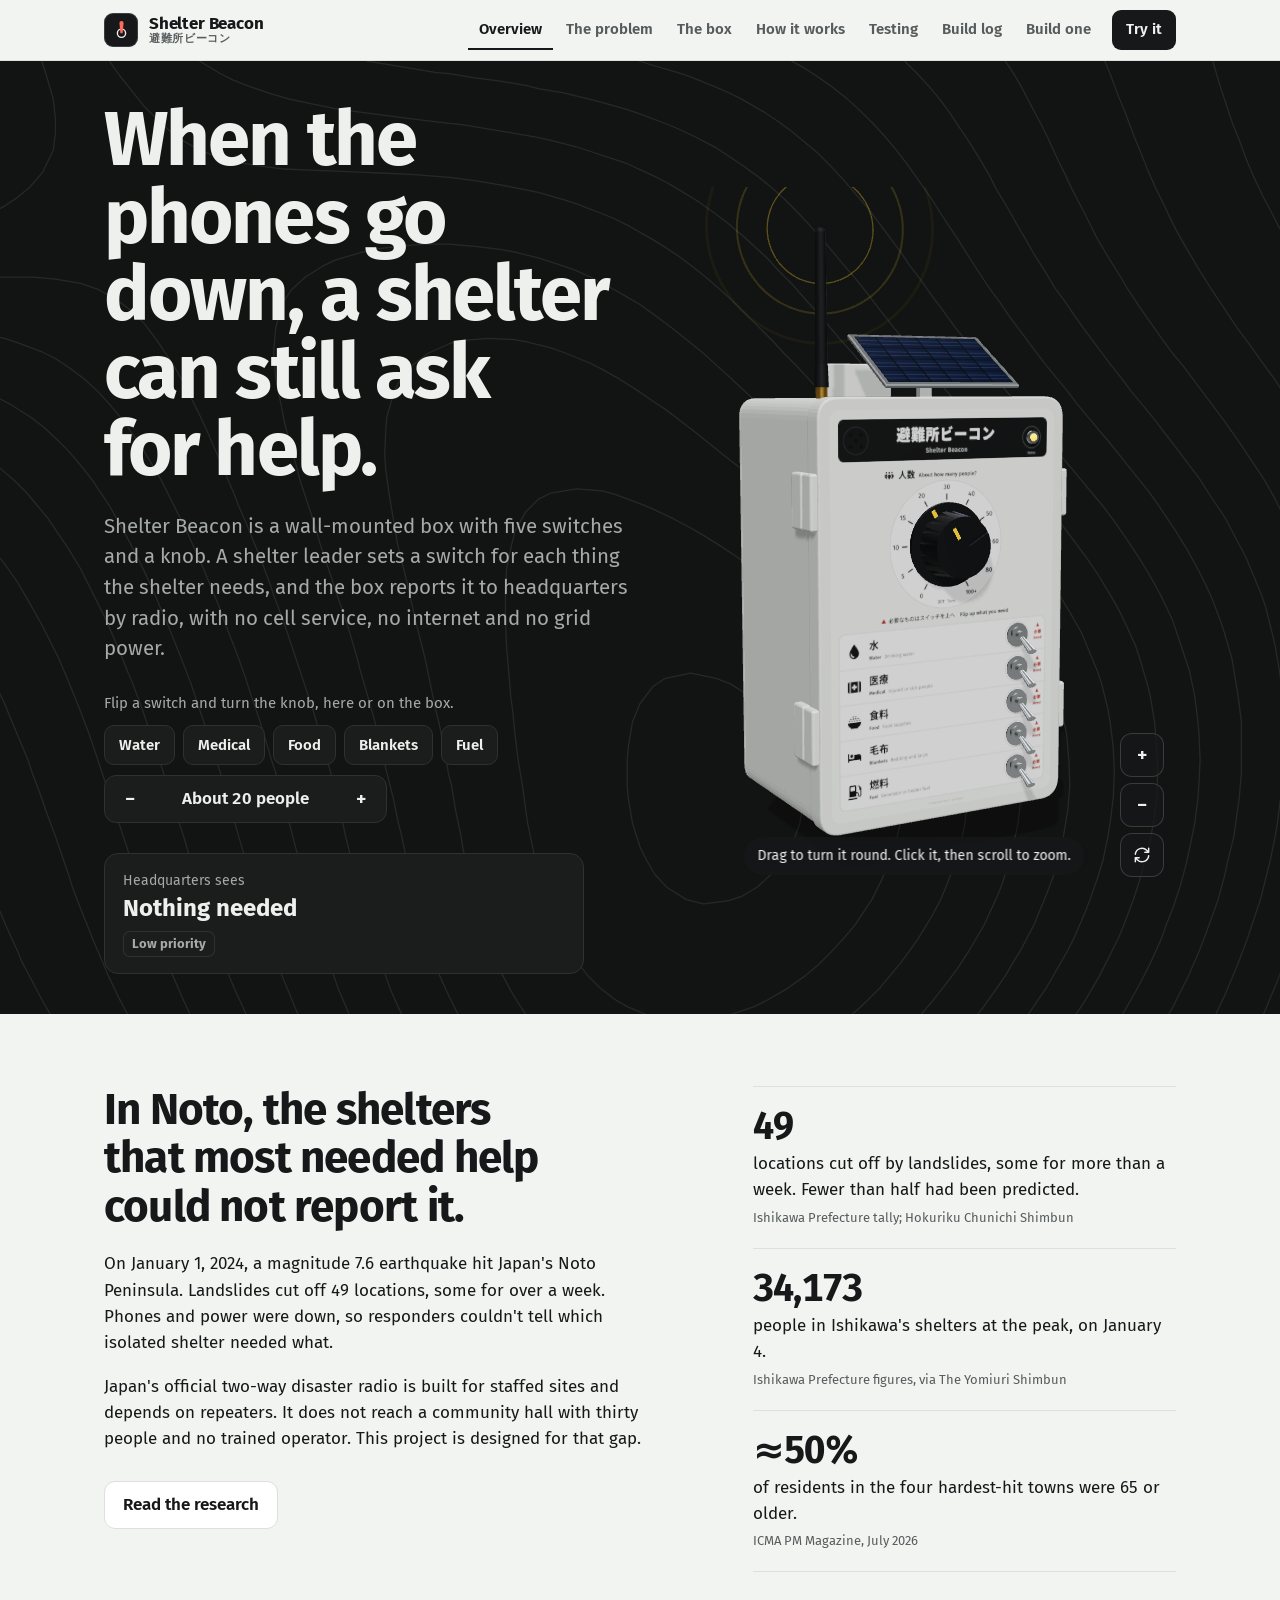
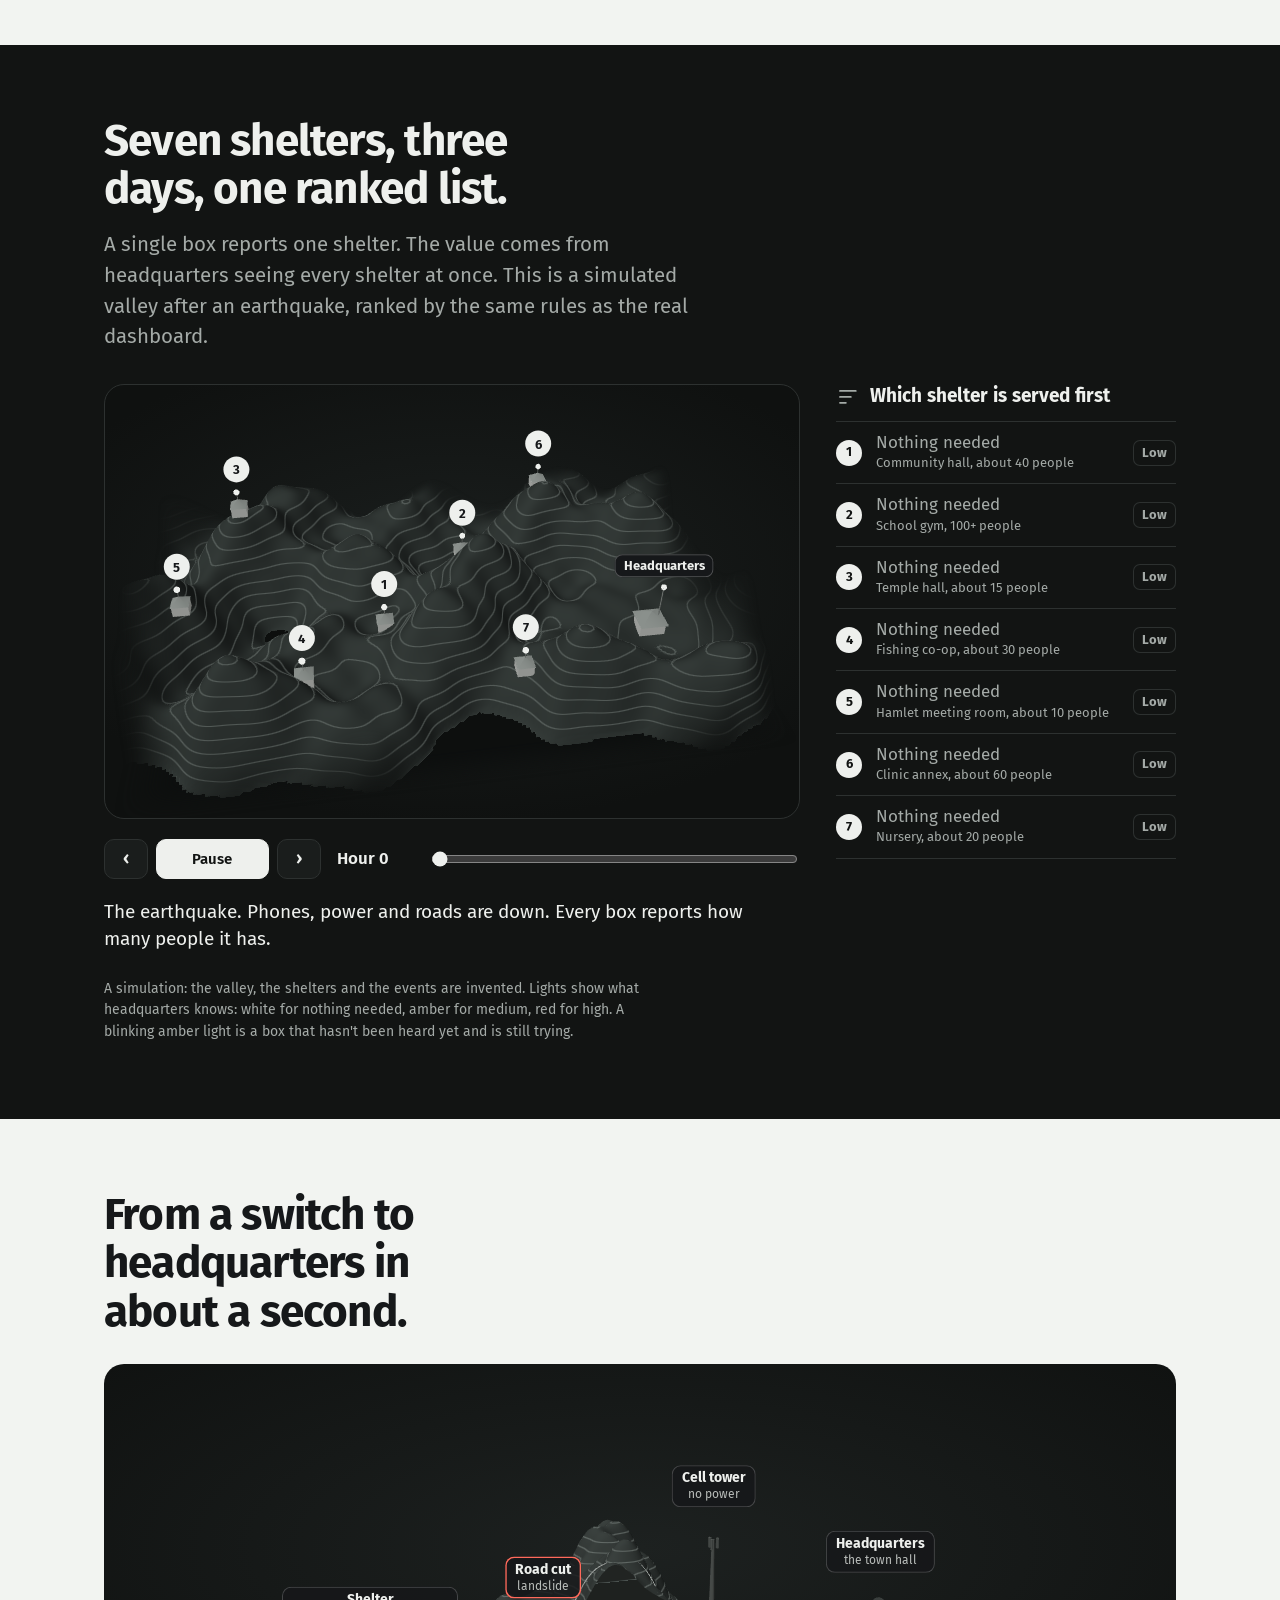
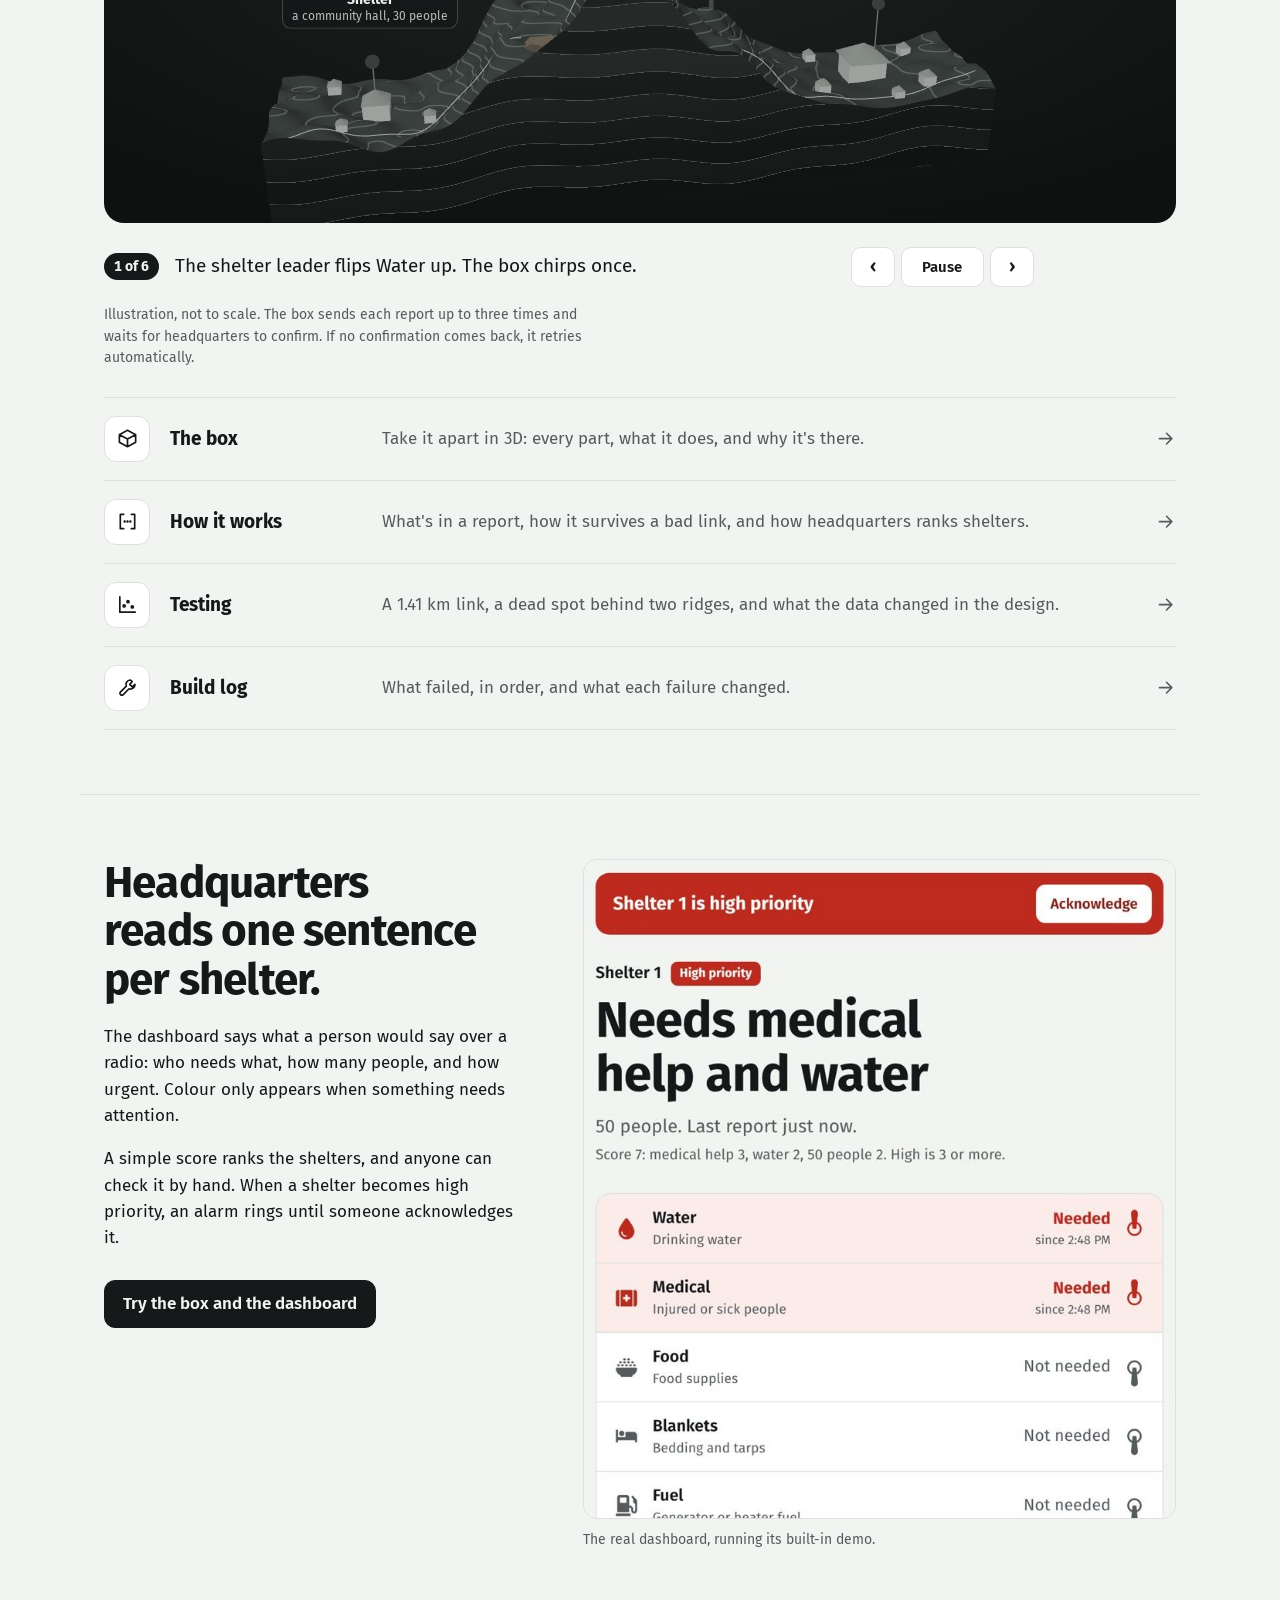
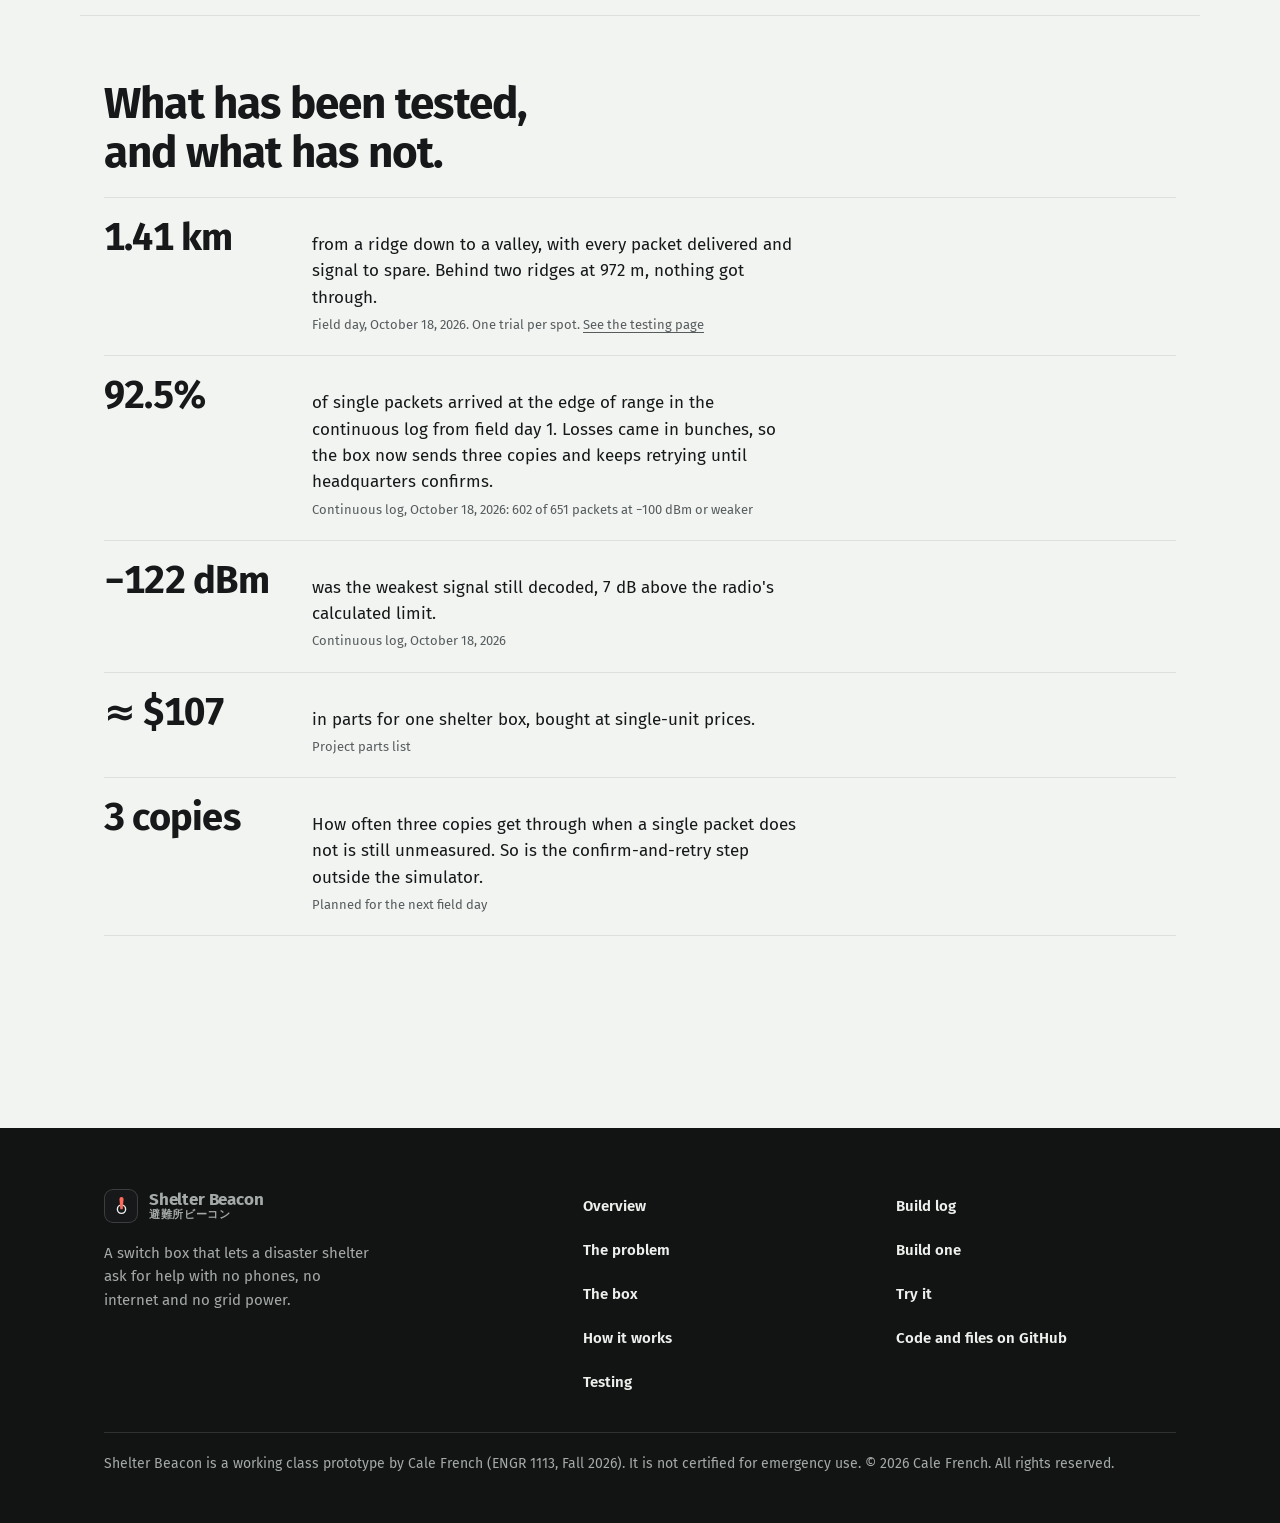
==== commit 10ea89be: "Preview: wording pass Co-Authored-By: Claude Fable 5.2 <noreply@anthropic.com> Claude-Session: https" ====
--- a/index.html
+++ b/index.html
@@ -28,7 +28,7 @@
   <div class="wrap">
     <div class="hero-copy">
       <h1 class="display">When the phones go down, a shelter can still ask for help.</h1>
-      <p class="lede">Shelter Beacon is a wall box with five switches and a dial. A shelter leader flips up what the shelter needs, and it radios headquarters with no cell service, no internet and no grid power.</p>
+      <p class="lede">Shelter Beacon is a wall-mounted box with five switches and a knob. A shelter leader sets a switch for each thing the shelter needs, and the box reports it to headquarters by radio, with no cell service, no internet and no grid power.</p>
     </div>
     <div class="hero-ctl">
       <p class="lead">Flip a switch and turn the knob, here or on the box.</p>
@@ -59,10 +59,10 @@
 <section class="block">
   <div class="wrap split wide-left">
     <div>
-      <h2 class="say">In Noto, the shelters that needed help most couldn't say so.</h2>
+      <h2 class="say">In Noto, the shelters that most needed help could not report it.</h2>
       <div class="prose" style="margin-top:20px">
         <p>On January 1, 2024, a magnitude 7.6 earthquake hit Japan's Noto Peninsula. Landslides cut off 49 locations, some for over a week. Phones and power were down, so responders couldn't tell which isolated shelter needed what.</p>
-        <p>Japan's official two-way disaster radio is built for staffed sites and depends on repeaters. It doesn't reach a community hall with thirty people and no trained operator. That gap is what this project is for.</p>
+        <p>Japan's official two-way disaster radio is built for staffed sites and depends on repeaters. It does not reach a community hall with thirty people and no trained operator. This project is designed for that gap.</p>
       </div>
       <div class="btn-row"><a class="btn" href="problem.html">Read the research</a></div>
     </div>
@@ -76,12 +76,12 @@
 
 <section class="block dark band" id="scenario">
   <div class="wrap">
-    <h2 class="say">Seven shelters, three days, one list.</h2>
-    <p class="lede" style="margin-top:16px">One box is a switch. The point is what headquarters can do with all of them at once. This is a simulated valley after an earthquake, ranked by the same rules as the real dashboard.</p>
+    <h2 class="say">Seven shelters, three days, one ranked list.</h2>
+    <p class="lede" style="margin-top:16px">A single box reports one shelter. The value comes from headquarters seeing every shelter at once. This is a simulated valley after an earthquake, ranked by the same rules as the real dashboard.</p>
     <div class="valley">
       <div class="valley-stage" id="valleyStage"><p class="fallback" hidden>This scene needs WebGL. The ranked list beside it still works.</p></div>
       <div class="valley-side">
-        <h3><svg class="i" viewBox="0 0 24 24" fill="none" stroke="currentColor" stroke-width="1.75" stroke-linecap="round" stroke-linejoin="round" aria-hidden="true"><path d="M4 6h16M4 12h11M4 18h6"/></svg>Who gets the first truck</h3>
+        <h3><svg class="i" viewBox="0 0 24 24" fill="none" stroke="currentColor" stroke-width="1.75" stroke-linecap="round" stroke-linejoin="round" aria-hidden="true"><path d="M4 6h16M4 12h11M4 18h6"/></svg>Which shelter is served first</h3>
         <ol class="v-list" id="vList" aria-live="off"></ol>
       </div>
       <div class="valley-ctl">
@@ -96,20 +96,20 @@
 
 <section class="block">
   <div class="wrap">
-    <h2 class="say">Flip a switch. Headquarters knows in about a second.</h2>
+    <h2 class="say">From a switch to headquarters in about a second.</h2>
     <figure class="ridge" style="margin-top:28px">
       <div class="ridge-stage" id="ridgeStage" role="img" aria-label="A cut-away of the land: a shelter in a valley sends a radio report over a ridge to headquarters in town, past a landslide and a dead cell tower. Headquarters sends a confirmation back.">
         <svg class="diagram" id="ridge" hidden></svg>
       </div>
       <div class="ridge-steps"><span class="ridge-n" id="ridgeN">1 of 6</span><p id="ridgeSay" aria-live="polite"></p>
         <div class="ridge-ctl" role="group" aria-label="Animation"><button type="button" id="ridgeBack" aria-label="Previous step">‹</button><button type="button" id="ridgePlay">Pause</button><button type="button" id="ridgeNext" aria-label="Next step">›</button></div></div>
-      <figcaption>Illustration, not to scale. The box sends each report up to three times and waits for headquarters to confirm. If nothing comes back, it keeps trying by itself.</figcaption>
+      <figcaption>Illustration, not to scale. The box sends each report up to three times and waits for headquarters to confirm. If no confirmation comes back, it retries automatically.</figcaption>
     </figure>
     <ul class="next">
       <li><a href="hardware.html"><span class="tile"><svg class="i" viewBox="0 0 24 24" fill="none" stroke="currentColor" stroke-width="1.75" stroke-linecap="round" stroke-linejoin="round" aria-hidden="true"><path d="M3.5 8 12 3.5 20.5 8v8L12 20.5 3.5 16zM3.5 8 12 12.5 20.5 8M12 12.5v8"/></svg></span><b>The box</b><span>Take it apart in 3D: every part, what it does, and why it's there.</span><svg class="i" viewBox="0 0 24 24" fill="none" stroke="currentColor" stroke-width="1.75" stroke-linecap="round" stroke-linejoin="round" aria-hidden="true"><path d="M5 12h14M13 6l6 6-6 6"/></svg></a></li>
       <li><a href="system.html"><span class="tile"><svg class="i" viewBox="0 0 24 24" fill="none" stroke="currentColor" stroke-width="1.75" stroke-linecap="round" stroke-linejoin="round" aria-hidden="true"><path d="M8 4.5H4.5v15H8M16 4.5h3.5v15H16"/><path d="M9 12h.01M12 12h.01M15 12h.01" stroke-width="2.6"/></svg></span><b>How it works</b><span>What's in a report, how it survives a bad link, and how headquarters ranks shelters.</span><svg class="i" viewBox="0 0 24 24" fill="none" stroke="currentColor" stroke-width="1.75" stroke-linecap="round" stroke-linejoin="round" aria-hidden="true"><path d="M5 12h14M13 6l6 6-6 6"/></svg></a></li>
       <li><a href="testing.html"><span class="tile"><svg class="i" viewBox="0 0 24 24" fill="none" stroke="currentColor" stroke-width="1.75" stroke-linecap="round" stroke-linejoin="round" aria-hidden="true"><path d="M4 4v16h16"/><circle cx="8.5" cy="13.5" r="1.1"/><circle cx="12.5" cy="9" r="1.1"/><circle cx="17" cy="14.5" r="1.1"/></svg></span><b>Testing</b><span>A 1.41 km link, a dead spot behind two ridges, and what the data changed in the design.</span><svg class="i" viewBox="0 0 24 24" fill="none" stroke="currentColor" stroke-width="1.75" stroke-linecap="round" stroke-linejoin="round" aria-hidden="true"><path d="M5 12h14M13 6l6 6-6 6"/></svg></a></li>
-      <li><a href="buildlog.html"><span class="tile"><svg class="i" viewBox="0 0 24 24" fill="none" stroke="currentColor" stroke-width="1.75" stroke-linecap="round" stroke-linejoin="round" aria-hidden="true"><path d="M14.8 4.2a4.6 4.6 0 0 0-4 6.3l-6.3 6.3a2 2 0 0 0 2.8 2.8l6.3-6.3a4.6 4.6 0 0 0 6.2-4.5l-2.9 2.6-2.6-2.6 2.6-2.9a4.6 4.6 0 0 0-2.1-1.7z"/></svg></span><b>Build log</b><span>What broke, in order, and what each failure taught.</span><svg class="i" viewBox="0 0 24 24" fill="none" stroke="currentColor" stroke-width="1.75" stroke-linecap="round" stroke-linejoin="round" aria-hidden="true"><path d="M5 12h14M13 6l6 6-6 6"/></svg></a></li>
+      <li><a href="buildlog.html"><span class="tile"><svg class="i" viewBox="0 0 24 24" fill="none" stroke="currentColor" stroke-width="1.75" stroke-linecap="round" stroke-linejoin="round" aria-hidden="true"><path d="M14.8 4.2a4.6 4.6 0 0 0-4 6.3l-6.3 6.3a2 2 0 0 0 2.8 2.8l6.3-6.3a4.6 4.6 0 0 0 6.2-4.5l-2.9 2.6-2.6-2.6 2.6-2.9a4.6 4.6 0 0 0-2.1-1.7z"/></svg></span><b>Build log</b><span>What failed, in order, and what each failure changed.</span><svg class="i" viewBox="0 0 24 24" fill="none" stroke="currentColor" stroke-width="1.75" stroke-linecap="round" stroke-linejoin="round" aria-hidden="true"><path d="M5 12h14M13 6l6 6-6 6"/></svg></a></li>
     </ul>
   </div>
 </section>
@@ -120,7 +120,7 @@
       <h2 class="say">Headquarters reads one sentence per shelter.</h2>
       <div class="prose" style="margin-top:20px">
         <p>The dashboard says what a person would say over a radio: who needs what, how many people, and how urgent. Colour only appears when something needs attention.</p>
-        <p>A plain score ranks shelters, and anyone can check it by hand. When a shelter becomes high priority, an alarm rings until someone acknowledges it.</p>
+        <p>A simple score ranks the shelters, and anyone can check it by hand. When a shelter becomes high priority, an alarm rings until someone acknowledges it.</p>
       </div>
       <div class="btn-row"><a class="btn primary" href="demo.html">Try the box and the dashboard</a></div>
     </div>
@@ -133,13 +133,13 @@
 
 <section class="block">
   <div class="wrap">
-    <h2 class="say">What's proven so far, and what isn't.</h2>
+    <h2 class="say">What has been tested, and what has not.</h2>
     <ul class="facts">
       <li><b>1.41 km</b><p>from a ridge down to a valley, with every packet delivered and signal to spare. Behind two ridges at 972 m, nothing got through.<small>Field day, October 18, 2026. One trial per spot. <a href="testing.html">See the testing page</a></small></p></li>
-      <li><b>92.5%</b><p>of single packets arrived at the edge of range in the first field test. Losses came in bunches, so the box now sends three copies and keeps retrying until headquarters confirms.<small>Continuous log, October 18, 2026: 602 of 651 packets at −100 dBm or weaker</small></p></li>
+      <li><b>92.5%</b><p>of single packets arrived at the edge of range in the continuous log from field day 1. Losses came in bunches, so the box now sends three copies and keeps retrying until headquarters confirms.<small>Continuous log, October 18, 2026: 602 of 651 packets at −100 dBm or weaker</small></p></li>
       <li><b>−122 dBm</b><p>was the weakest signal still decoded, 7 dB above the radio's calculated limit.<small>Continuous log, October 18, 2026</small></p></li>
       <li><b>≈ $107</b><p>in parts for one shelter box, bought at single-unit prices.<small>Project parts list</small></p></li>
-      <li><b>3 copies</b><p>How often they get through when a single packet doesn't is still unmeasured. So is the confirm-and-retry step outside the simulator.<small>Planned for the next field day</small></p></li>
+      <li><b>3 copies</b><p>How often three copies get through when a single packet does not is still unmeasured. So is the confirm-and-retry step outside the simulator.<small>Planned for the next field day</small></p></li>
       
     </ul>
   </div>
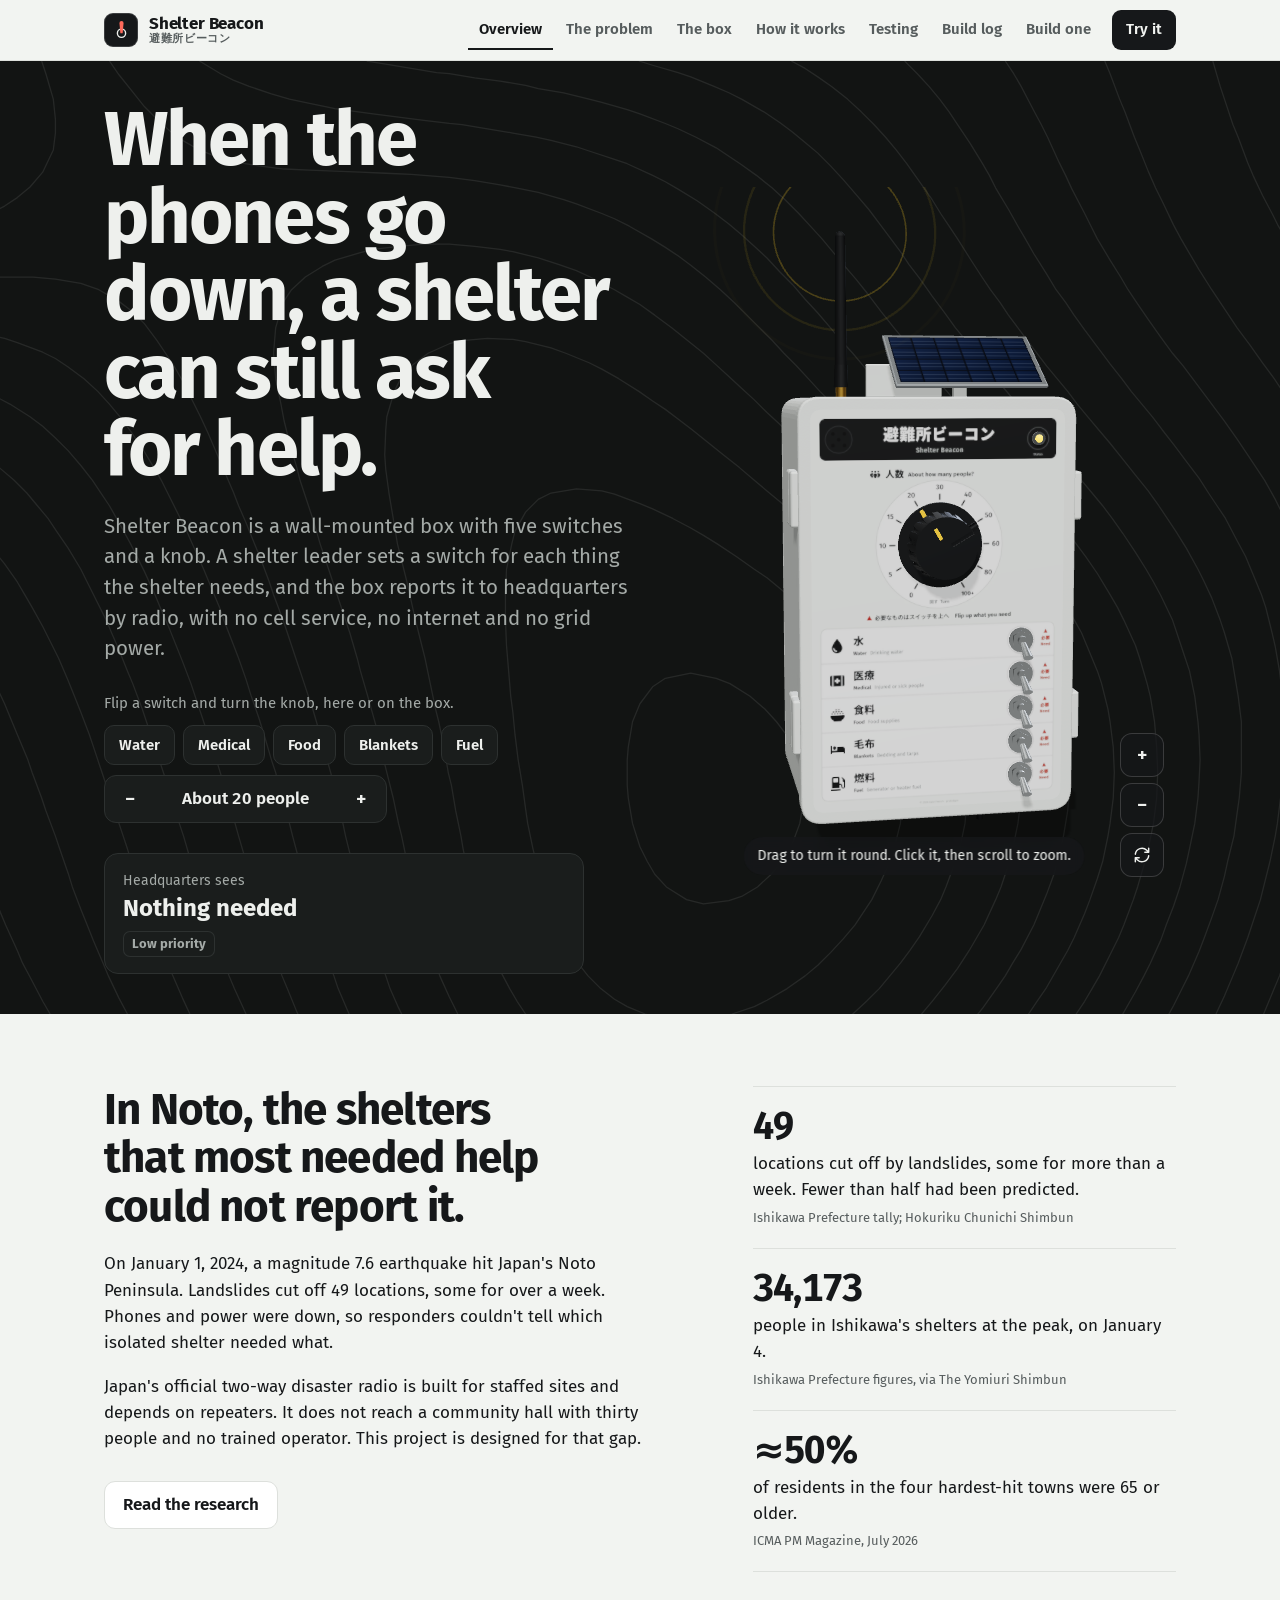
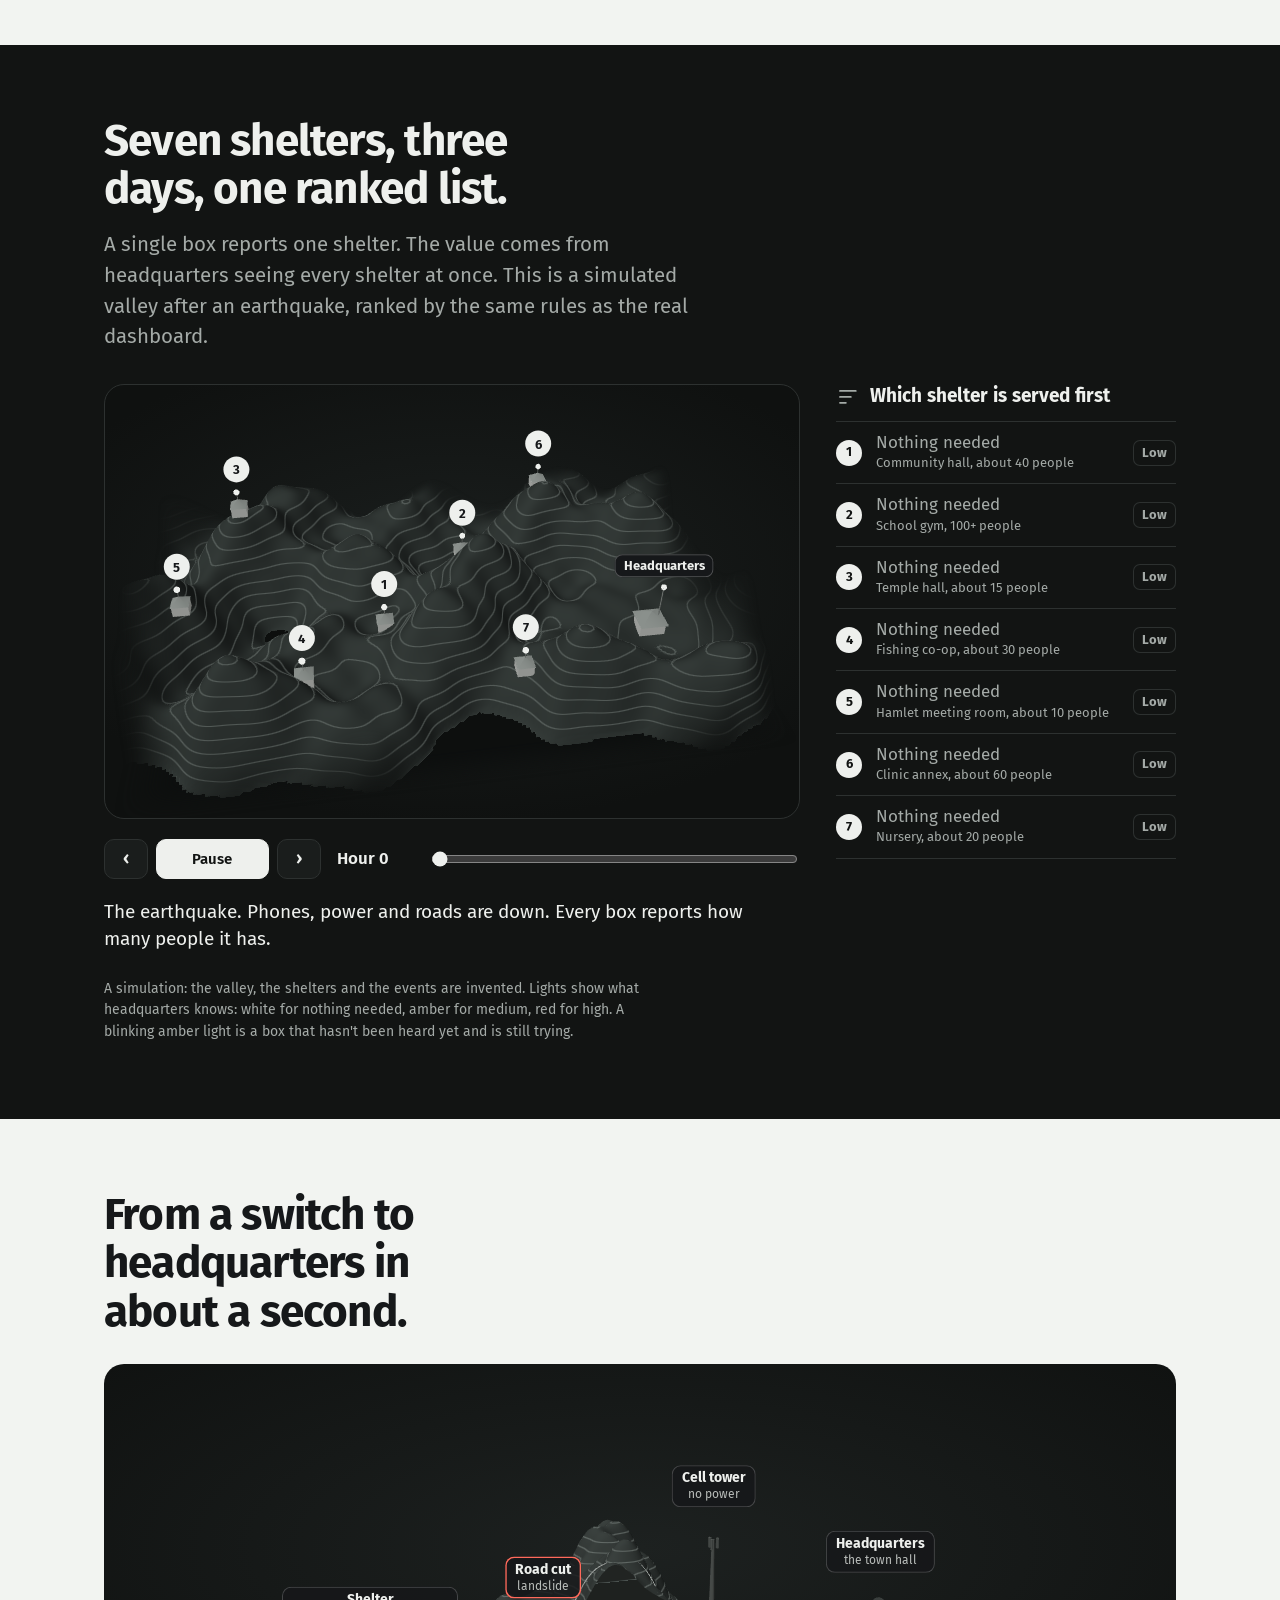
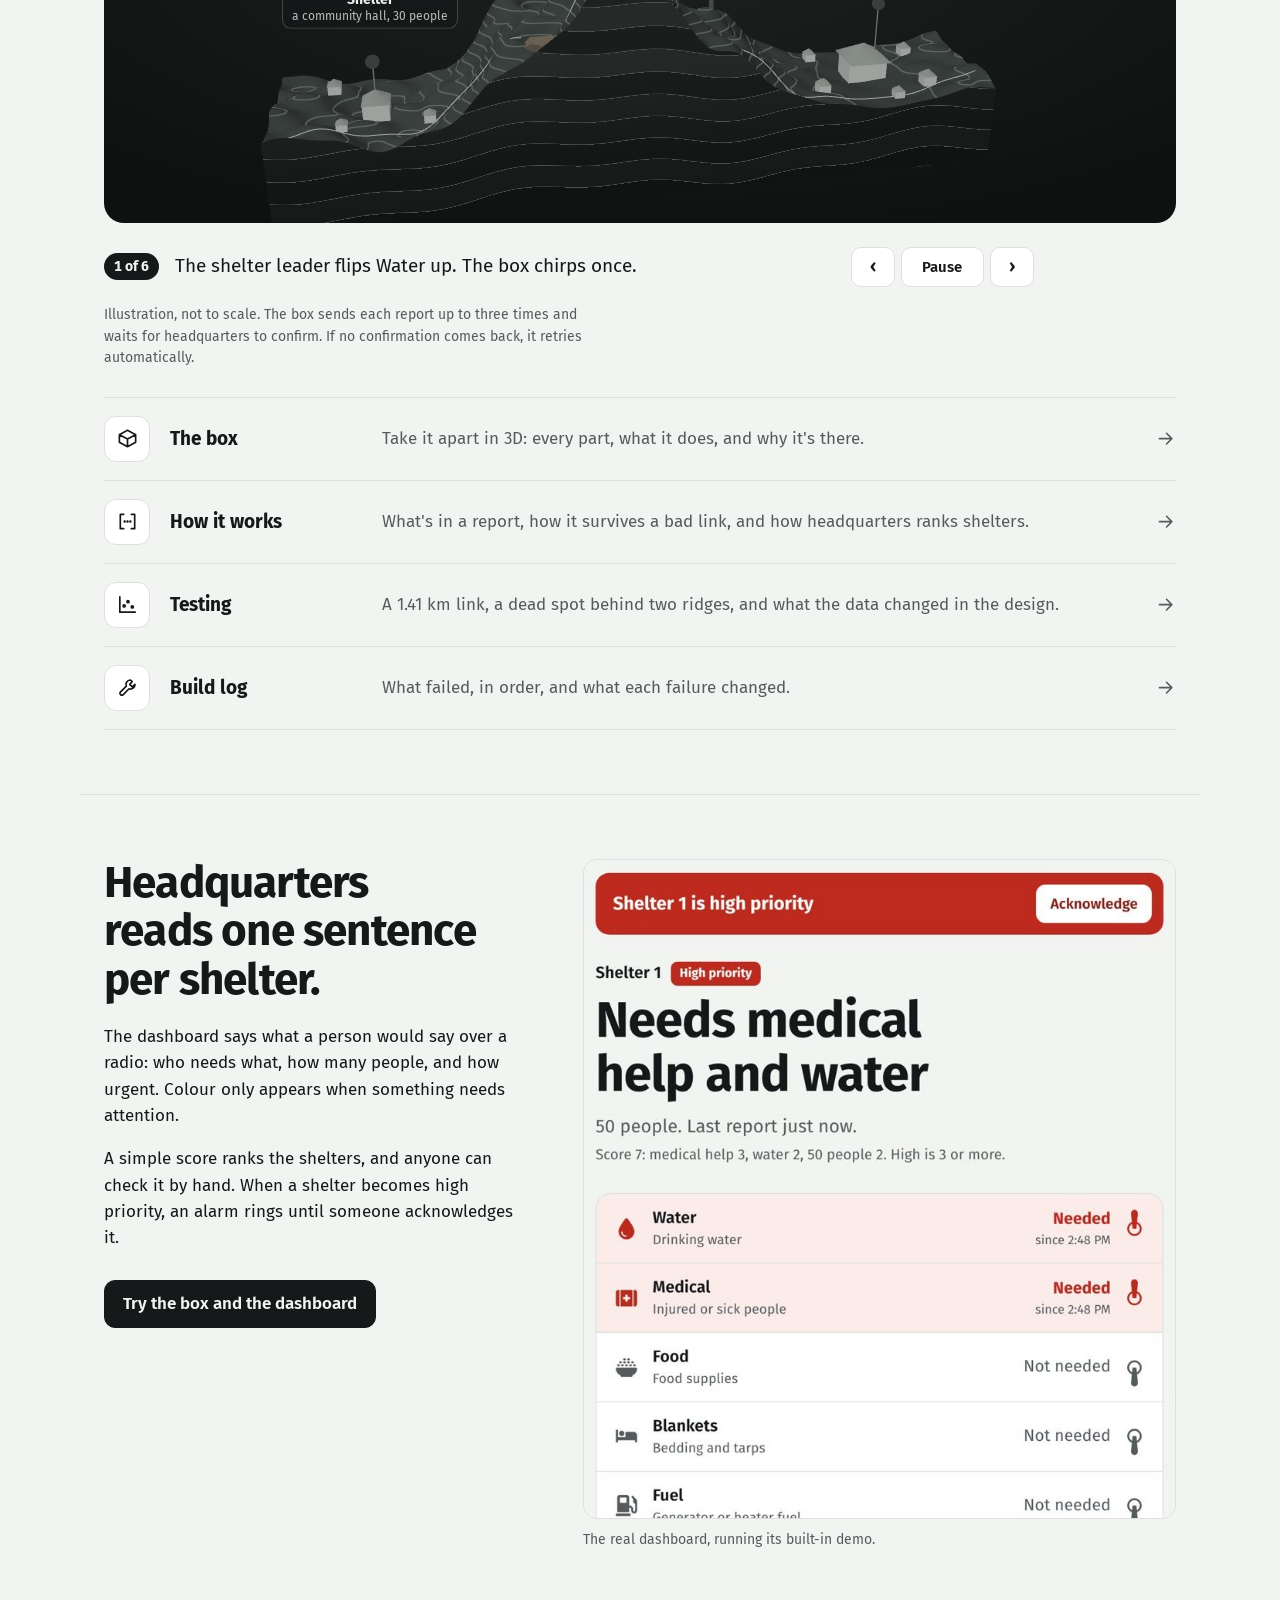
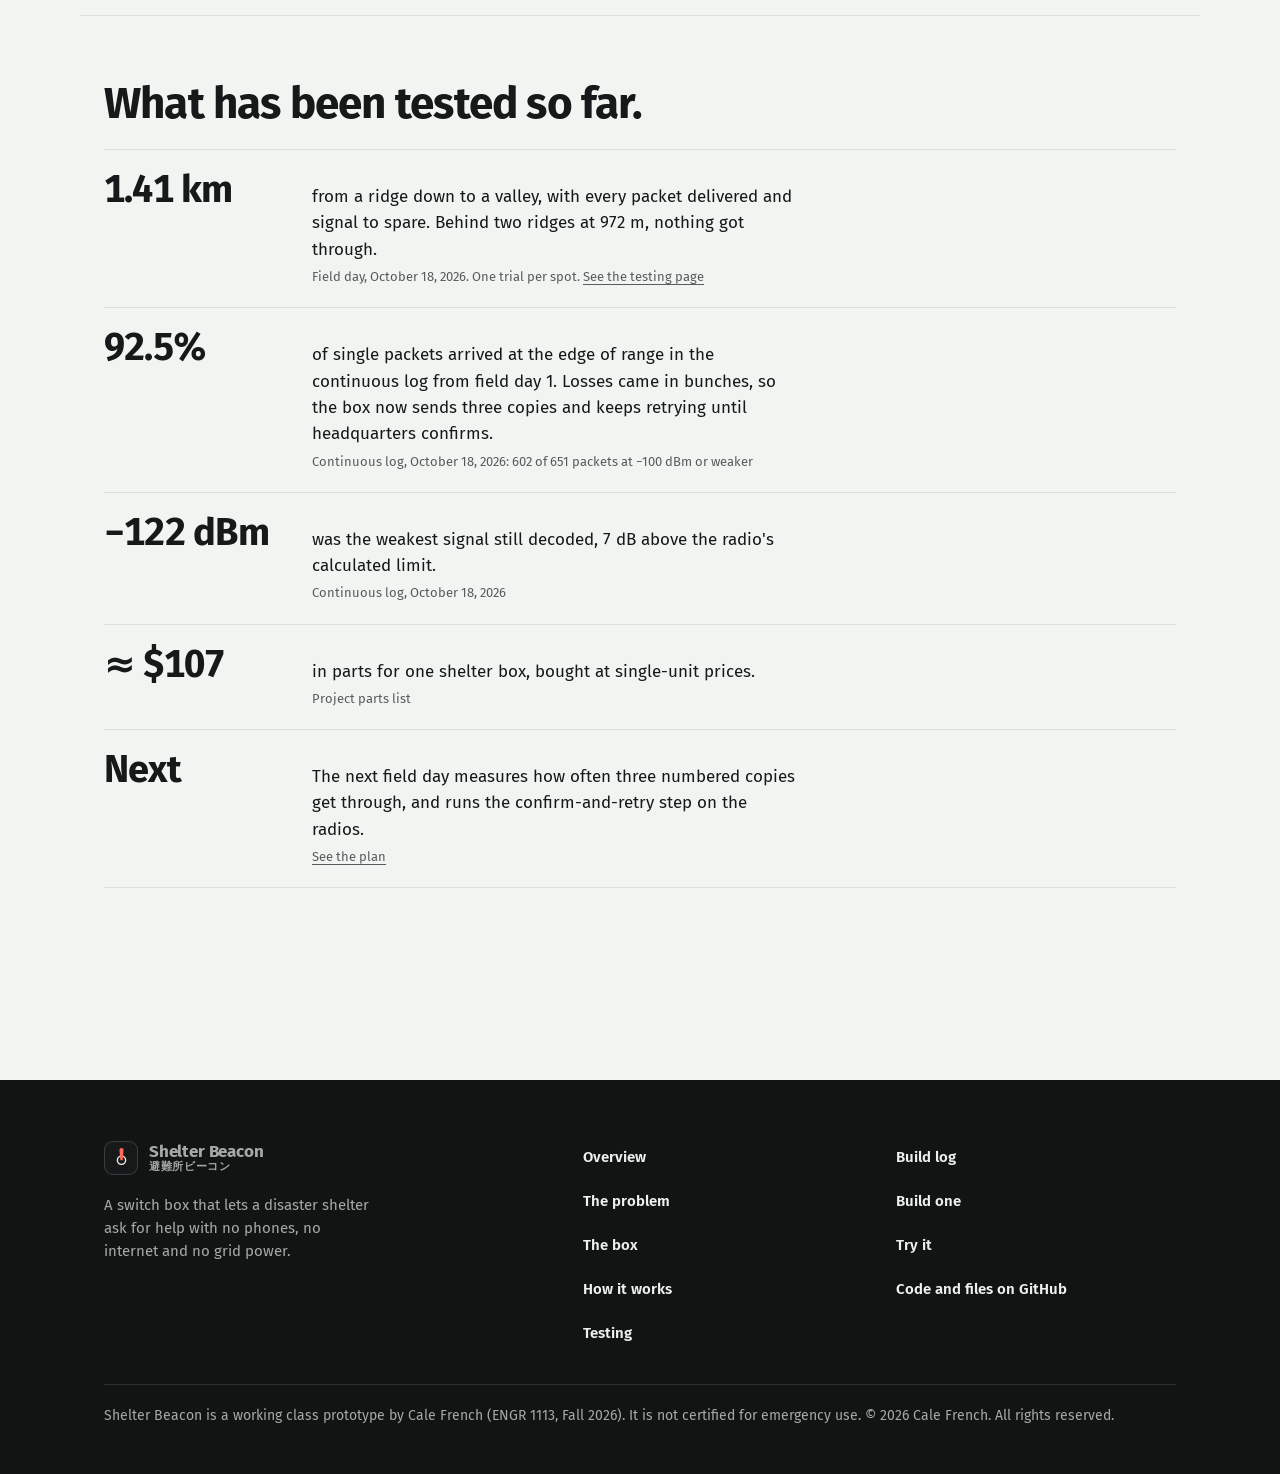
==== commit c82bd577: "Preview: status wording, internal notes removed Co-Authored-By: Claude Fable 5.2 <noreply@anthropic." ====
--- a/index.html
+++ b/index.html
@@ -133,13 +133,13 @@
 
 <section class="block">
   <div class="wrap">
-    <h2 class="say">What has been tested, and what has not.</h2>
+    <h2 class="say">What has been tested so far.</h2>
     <ul class="facts">
       <li><b>1.41 km</b><p>from a ridge down to a valley, with every packet delivered and signal to spare. Behind two ridges at 972 m, nothing got through.<small>Field day, October 18, 2026. One trial per spot. <a href="testing.html">See the testing page</a></small></p></li>
       <li><b>92.5%</b><p>of single packets arrived at the edge of range in the continuous log from field day 1. Losses came in bunches, so the box now sends three copies and keeps retrying until headquarters confirms.<small>Continuous log, October 18, 2026: 602 of 651 packets at −100 dBm or weaker</small></p></li>
       <li><b>−122 dBm</b><p>was the weakest signal still decoded, 7 dB above the radio's calculated limit.<small>Continuous log, October 18, 2026</small></p></li>
       <li><b>≈ $107</b><p>in parts for one shelter box, bought at single-unit prices.<small>Project parts list</small></p></li>
-      <li><b>3 copies</b><p>How often three copies get through when a single packet does not is still unmeasured. So is the confirm-and-retry step outside the simulator.<small>Planned for the next field day</small></p></li>
+      <li><b>Next</b><p>The next field day measures how often three numbered copies get through, and runs the confirm-and-retry step on the radios.<small><a href="testing.html">See the plan</a></small></p></li>
       
     </ul>
   </div>
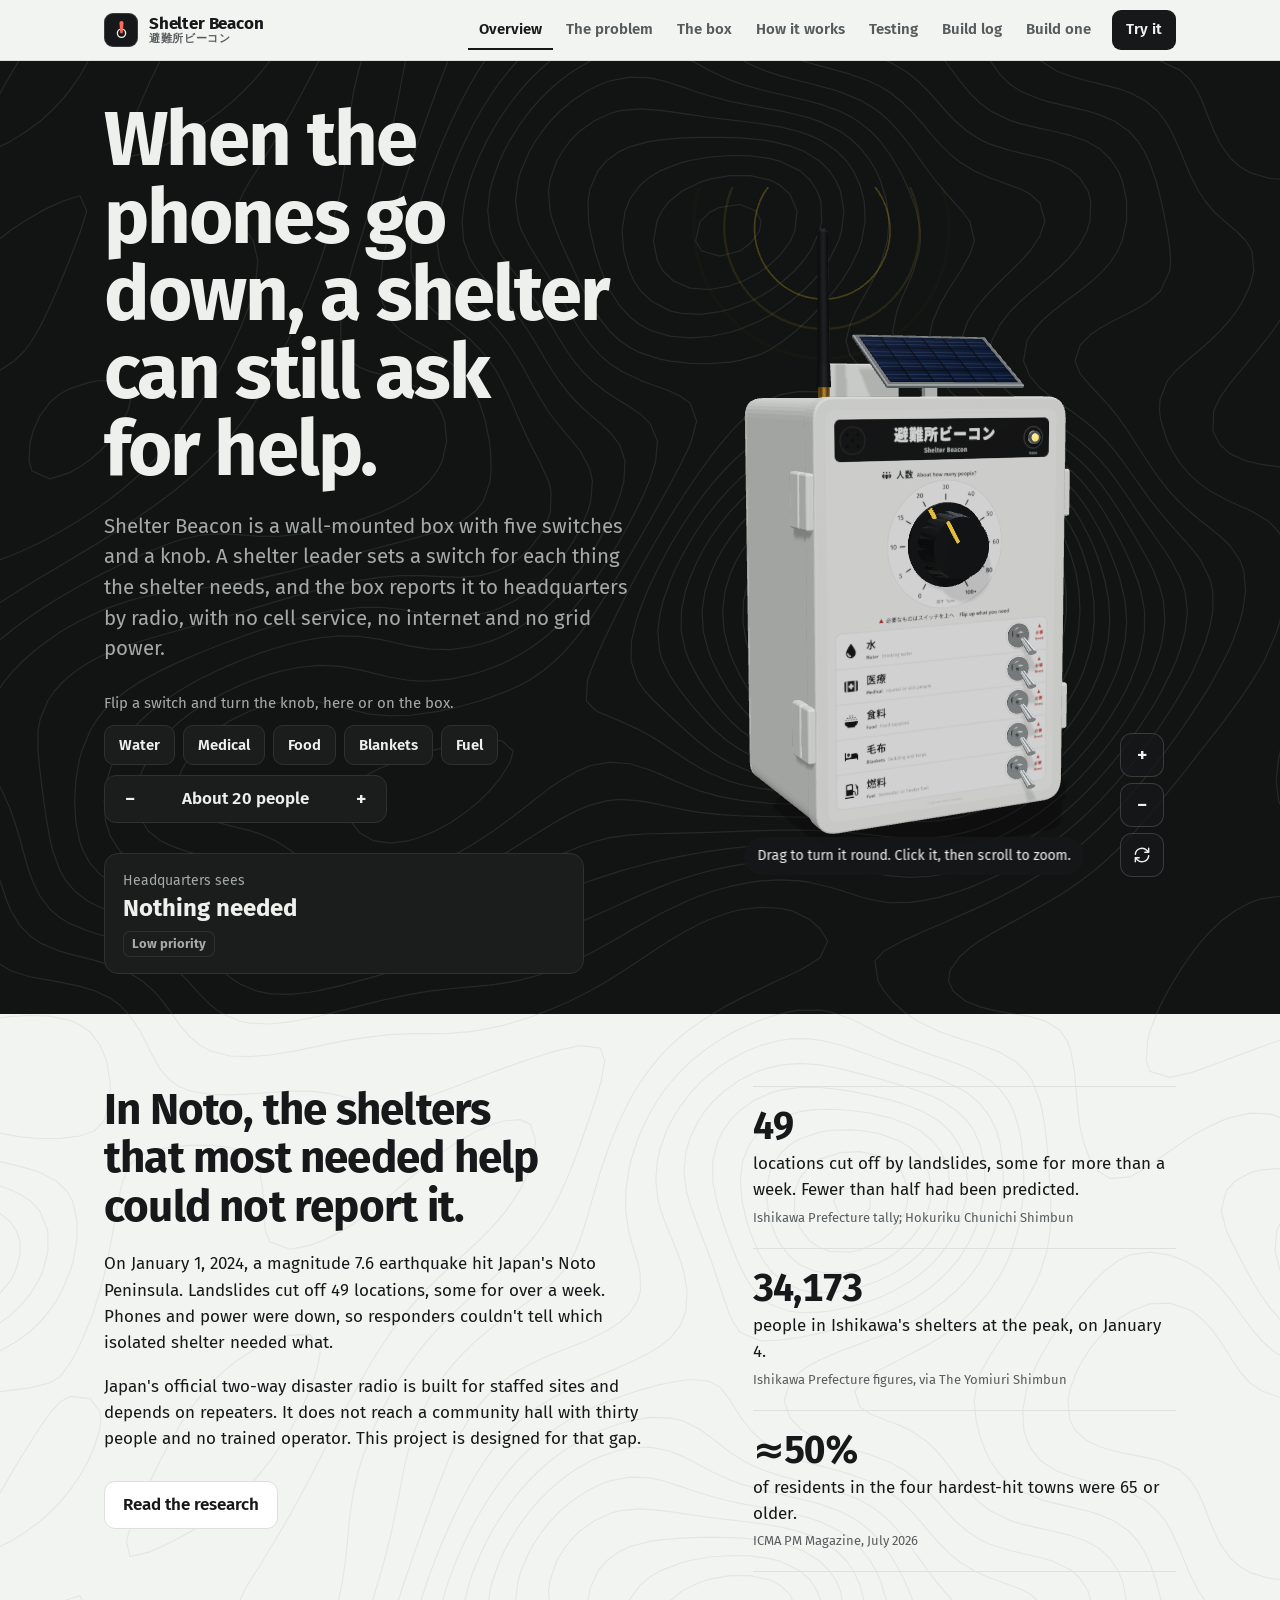
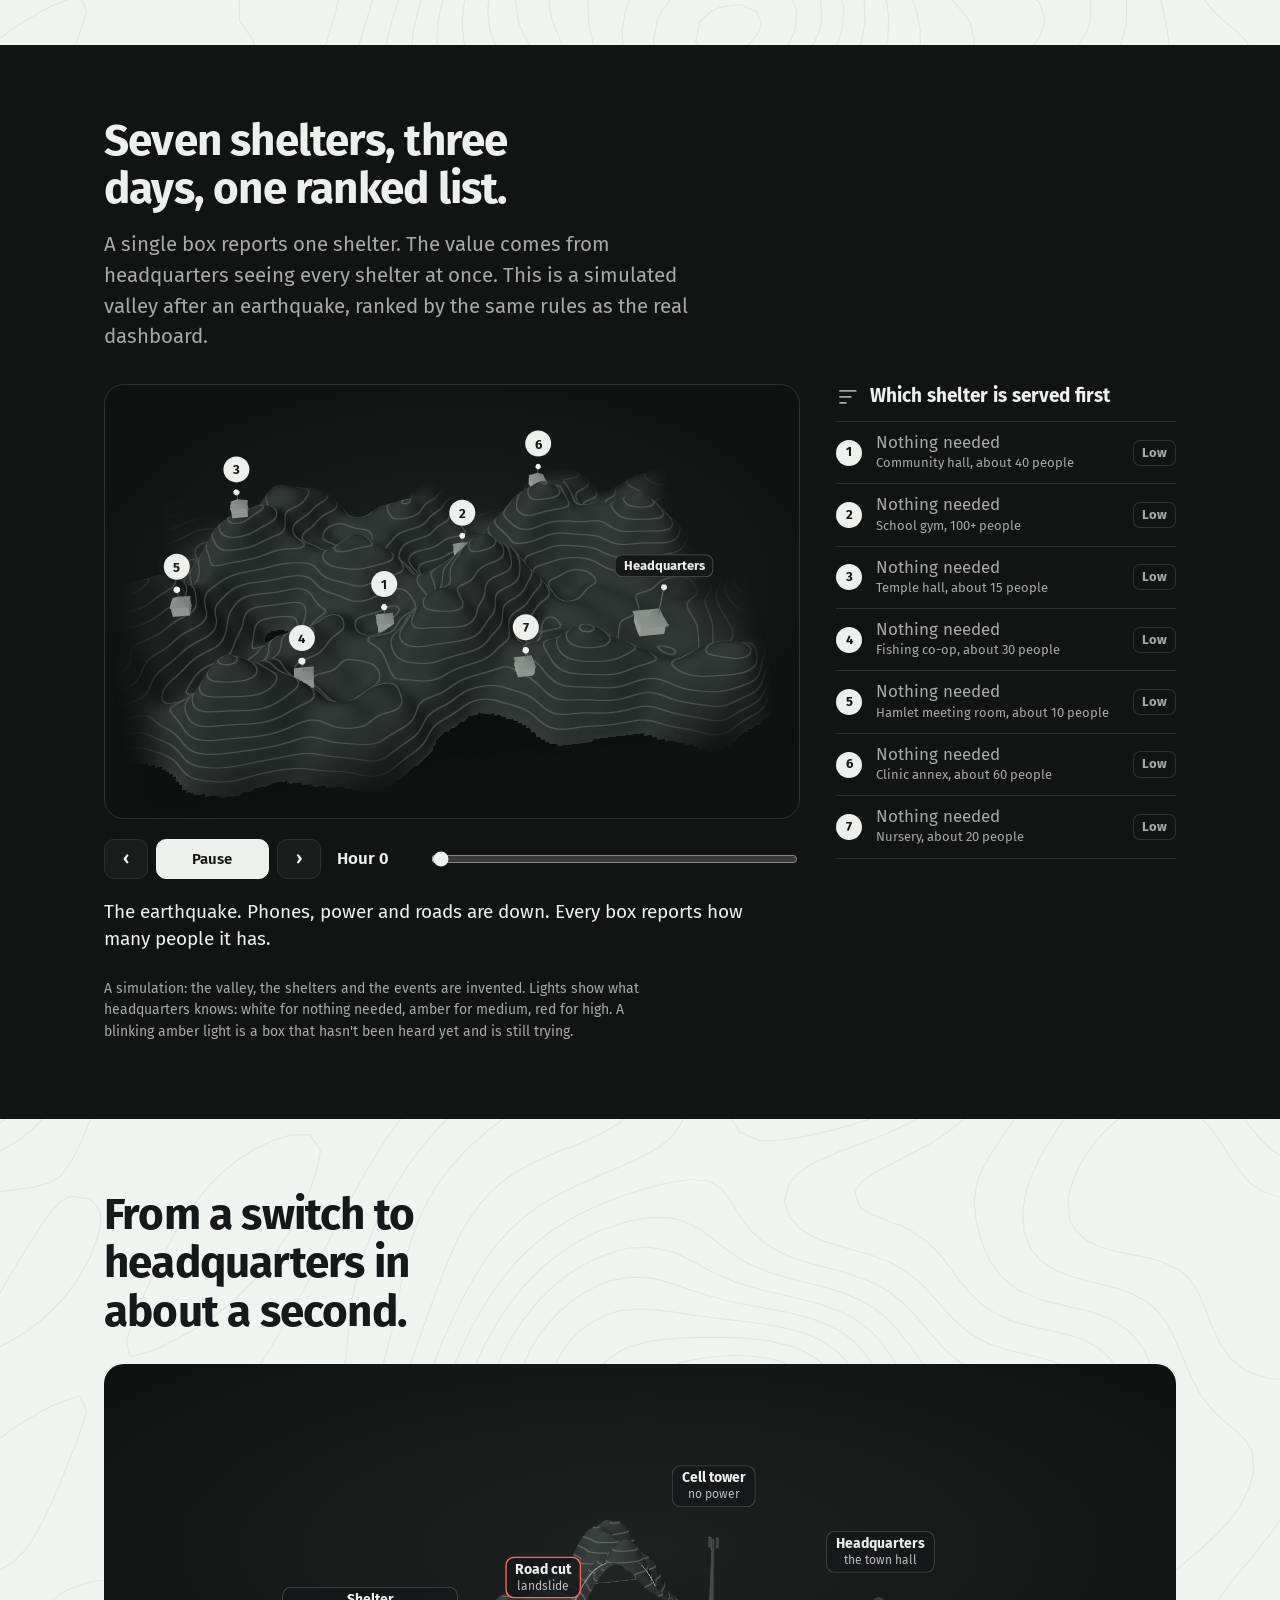
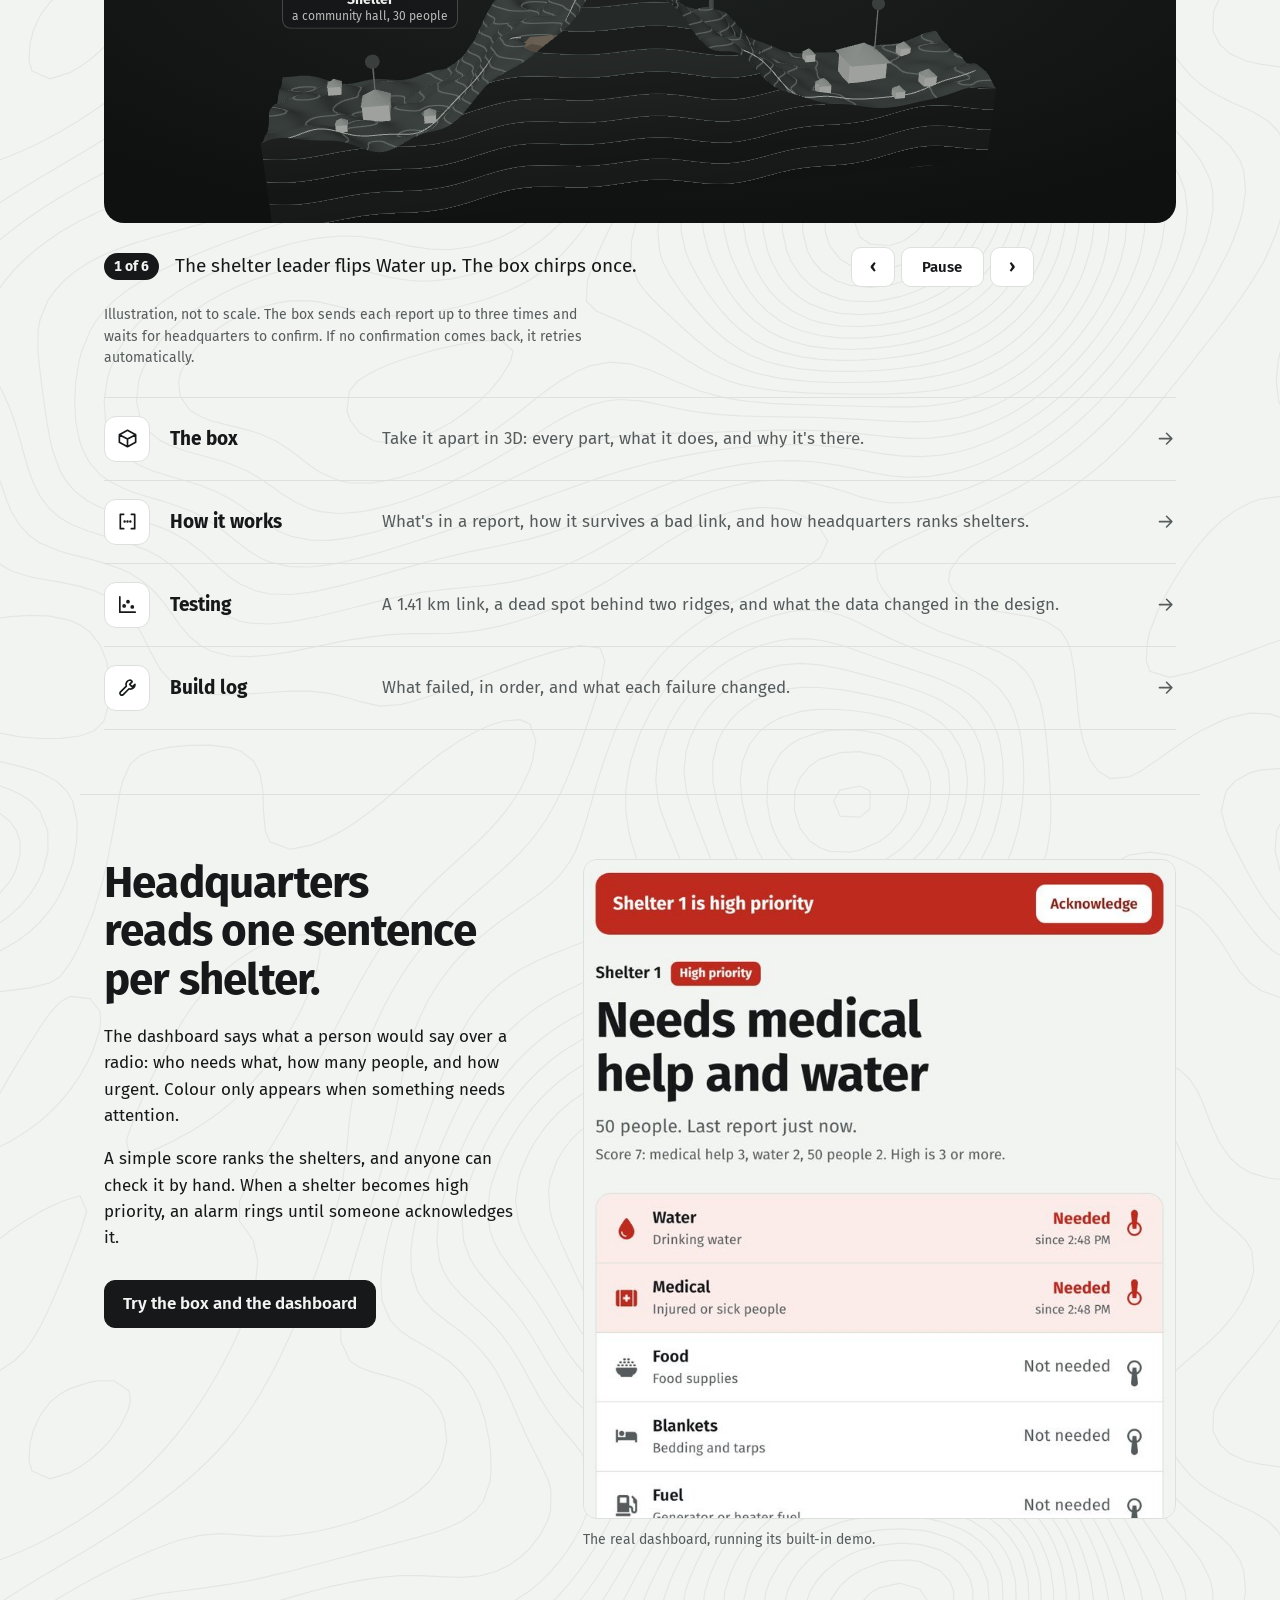
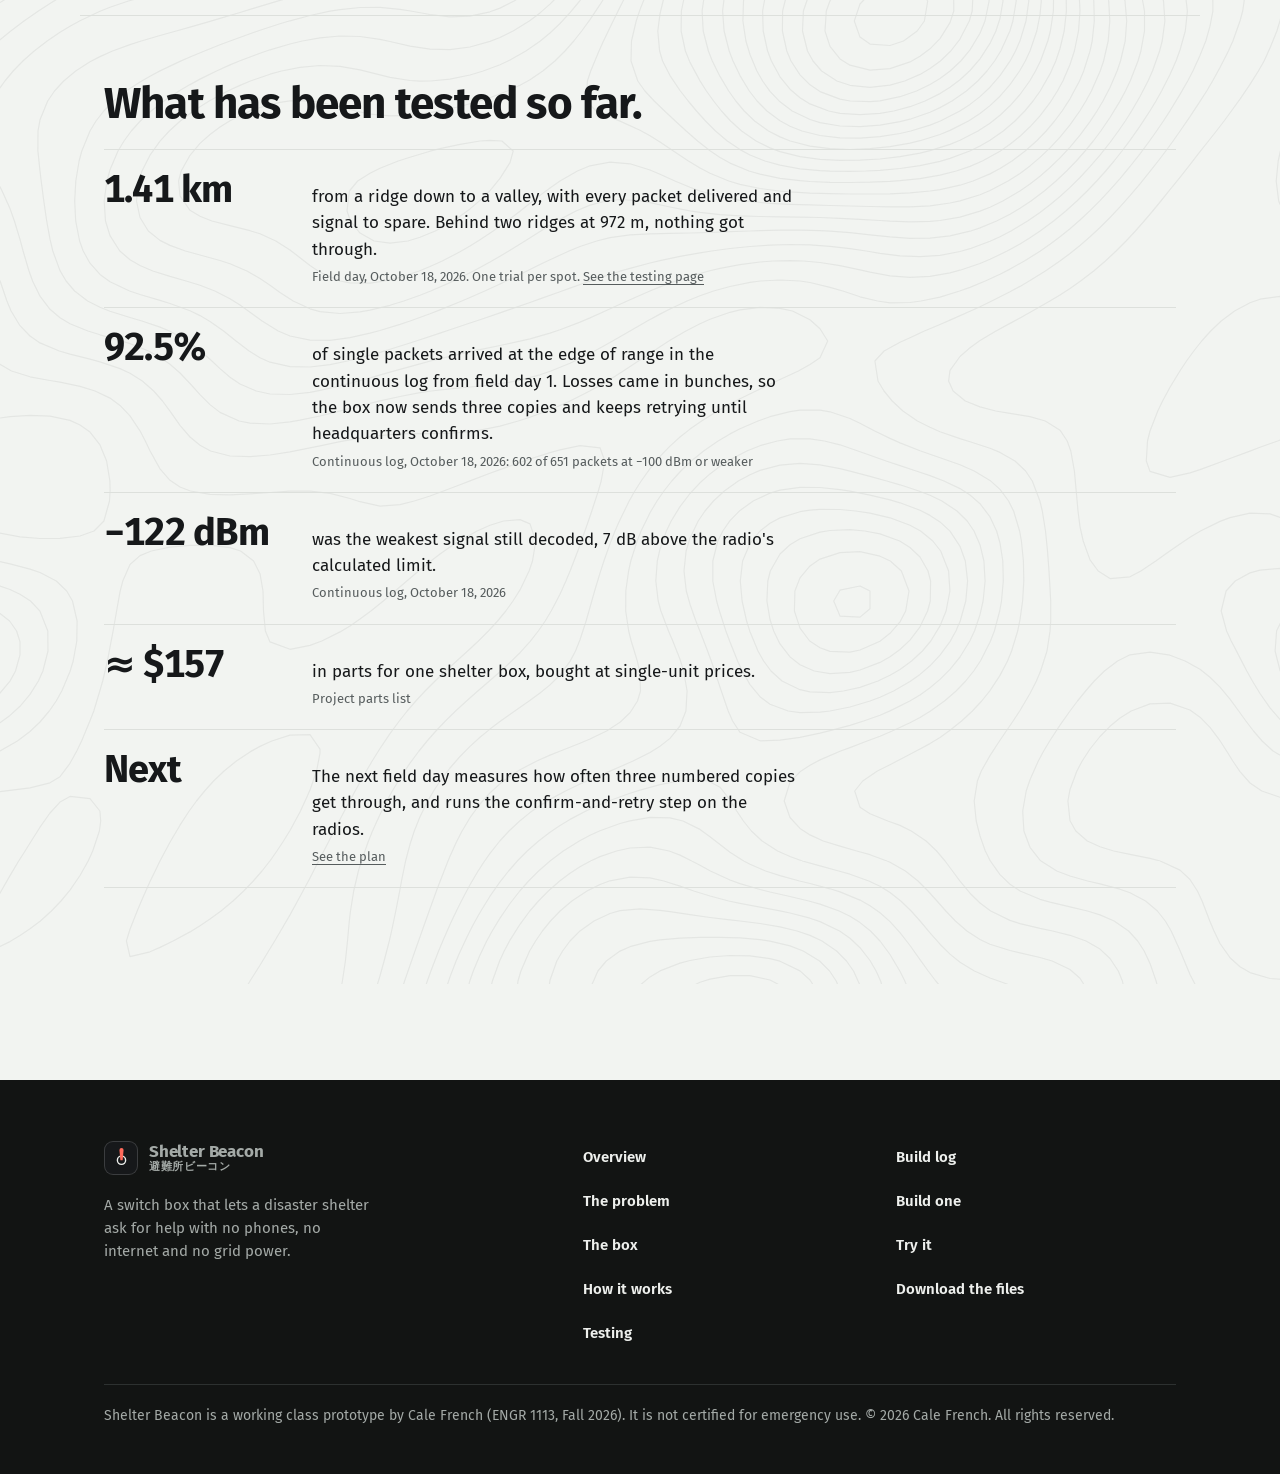
==== commit ba2e8067: "Update preview: $157, working links, shorter Problem page Co-Authored-By: Claude Opus 5.5 <noreply@a" ====
--- a/index.html
+++ b/index.html
@@ -7,9 +7,9 @@
 <meta name="description" content="A switch box that lets a disaster shelter ask for help with no phones, no internet and no grid power.">
 <meta property="og:title" content="Shelter Beacon">
 <meta property="og:description" content="A switch box that lets a disaster shelter ask for help with no phones, no internet and no grid power.">
-<meta property="og:image" content="https://cale-star.github.io/shelter-beacon/assets/img/og.png">
+<meta property="og:image" content="https://cale-star.github.io/shelter-beacon-demo/assets/img/og.png">
 <meta property="og:image:width" content="1200"><meta property="og:image:height" content="630">
-<meta property="og:url" content="https://cale-star.github.io/shelter-beacon/">
+<meta property="og:url" content="https://cale-star.github.io/shelter-beacon-demo/">
 <meta property="og:type" content="website">
 <meta name="twitter:card" content="summary_large_image">
 <link rel="apple-touch-icon" href="assets/img/apple-touch-icon.png">
@@ -138,7 +138,7 @@
       <li><b>1.41 km</b><p>from a ridge down to a valley, with every packet delivered and signal to spare. Behind two ridges at 972 m, nothing got through.<small>Field day, October 18, 2026. One trial per spot. <a href="testing.html">See the testing page</a></small></p></li>
       <li><b>92.5%</b><p>of single packets arrived at the edge of range in the continuous log from field day 1. Losses came in bunches, so the box now sends three copies and keeps retrying until headquarters confirms.<small>Continuous log, October 18, 2026: 602 of 651 packets at −100 dBm or weaker</small></p></li>
       <li><b>−122 dBm</b><p>was the weakest signal still decoded, 7 dB above the radio's calculated limit.<small>Continuous log, October 18, 2026</small></p></li>
-      <li><b>≈ $107</b><p>in parts for one shelter box, bought at single-unit prices.<small>Project parts list</small></p></li>
+      <li><b>≈ $157</b><p>in parts for one shelter box, bought at single-unit prices.<small>Project parts list</small></p></li>
       <li><b>Next</b><p>The next field day measures how often three numbered copies get through, and runs the confirm-and-retry step on the radios.<small><a href="testing.html">See the plan</a></small></p></li>
       
     </ul>
@@ -150,7 +150,7 @@
 <div class="foot-brand"><a class="brand" href="./" aria-label="Shelter Beacon, home"><span class="logo-plate"><svg class="mark" viewBox="0 0 16 30" aria-hidden="true"><circle cx="8" cy="19" r="6" fill="none" stroke="#eef0ed" stroke-width="2"/><path d="M6.3 19 5 4.2a3 3 0 0 1 6 0L9.7 19z" fill="#ff6a5b"/></svg></span><span class="logo-words"><b>Shelter Beacon</b><span class="jp" lang="ja" aria-hidden="true">避難所ビーコン</span></span></a>
 <p>A switch box that lets a disaster shelter ask for help with no phones, no internet and no grid power.</p></div>
 <nav aria-label="Footer"><ul><li><a href="./">Overview</a></li><li><a href="problem.html">The problem</a></li><li><a href="hardware.html">The box</a></li><li><a href="system.html">How it works</a></li><li><a href="testing.html">Testing</a></li><li><a href="buildlog.html">Build log</a></li><li><a href="build.html">Build one</a></li><li><a href="demo.html">Try it</a></li>
-<li><a href="https://github.com/Cale-star/shelter-beacon">Code and files on GitHub</a></li></ul></nav>
+<li><a href="build.html#files">Download the files</a></li></ul></nav>
 <p class="legal">Shelter Beacon is a working class prototype by Cale French (ENGR 1113, Fall 2026). It is not certified for emergency use.
 &copy; 2026 Cale French. All rights reserved.</p>
 </div></footer><script>
--- a/assets/site.css
+++ b/assets/site.css
@@ -416,7 +416,12 @@
 .page-head .lede { max-width: 46ch; }
 .head-art { position: absolute; inset: 0; pointer-events: none; }
 .head-art::after { content: ""; position: absolute; inset: 0; background: linear-gradient(90deg, color-mix(in srgb, var(--paper) 55%, transparent), transparent 60%); }
-.topo { position: absolute; inset: 0; color: var(--ink); background: currentColor; opacity: .14; -webkit-mask: url(img/topo.svg) center / cover no-repeat; mask: url(img/topo.svg) center / cover no-repeat; }
+.topo { position: absolute; inset: 0; color: var(--ink); background: currentColor; opacity: .14; -webkit-mask: url(img/topo.svg) 0 0 / 1400px 1400px repeat; mask: url(img/topo.svg) 0 0 / 1400px 1400px repeat; }
+/* The same map runs behind the whole page. Every copy is anchored to the top-left of <main>, so the
+   lines carry straight on from the dark header into the page below it. */
+body:not(.bare) main { position: relative; isolation: isolate; }
+body:not(.bare) main::before { content: ""; position: absolute; inset: 0; z-index: -1; pointer-events: none; background: var(--ink); opacity: .06;
+  -webkit-mask: url(img/topo.svg) 0 0 / 1400px 1400px repeat; mask: url(img/topo.svg) 0 0 / 1400px 1400px repeat; }
 .head-art .beacon { position: absolute; right: 10%; top: 50%; width: clamp(150px, 19vw, 220px); transform: translateY(-52%); color: var(--ink); z-index: 1; }
 .beacon .arc { opacity: .22; animation: arc 3.6s ease-in-out infinite; }
 .beacon .a2 { animation-delay: .28s; } .beacon .a3 { animation-delay: .56s; }
@@ -689,7 +694,7 @@
 @page { margin: 16mm; }
 @media print {
   :root { --paper: #fff; --surface: #fff; --ink: #000; --ink-2: #333; --line: #bbb; }
-  .nav, .foot, .skip, .head-art, .topo, .stage3d, .explore, .valley, #scenario, .hero-ctl, .chips, .seq-ctl, button, .tool input, .tool-seg, .peek, .btn-row { display: none !important; }
+  main::before, .nav, .foot, .skip, .head-art, .topo, .stage3d, .explore, .valley, #scenario, .hero-ctl, .chips, .seq-ctl, button, .tool input, .tool-seg, .peek, .btn-row { display: none !important; }
   body, .dark, .band, .page-head { background: #fff !important; color: #000 !important; }
   .page-head { padding: 0 0 12px; }
   section.block { padding-top: 18px; break-inside: avoid-page; }
@@ -834,7 +839,7 @@
 @container (max-width: 540px) { .facts li { grid-template-columns: 1fr; gap: 6px; } }
 .demo3d .drop-btn { display: block; margin-top: 12px; min-height: 44px; }
 /* narrow screens: keep the contours at a readable scale instead of shrinking the whole map into the band */
-@media (max-width: 900px) { .topo { -webkit-mask-size: auto max(100%, 560px); mask-size: auto max(100%, 560px); } }
+@media (max-width: 900px) { .topo, body:not(.bare) main::before { -webkit-mask-size: 1000px 1000px; mask-size: 1000px 1000px; } }
 
 /* ---- field day: paths, spots, margin tool ---- */
 .fine-print { font-size: .8125rem; color: var(--ink-2); max-width: 70ch; }
@@ -914,3 +919,25 @@
 @keyframes vt-in { from { opacity: 0; } }
 .path figcaption { flex-wrap: wrap; }
 @media (max-width: 760px) { .path svg text { font-size: 28px; } .path svg text.len { font-size: 30px; } .path { padding: 16px 16px 18px; } }
+
+/* ---- the box, told by scrolling ---- */
+/* Base state (no WebGL, or reduced motion): the captions are an ordinary list. */
+.story { background: var(--plate); color: #eef0ed; }
+.story-stage, .story-bar { display: none; }
+.story-caps { list-style: none; margin: 0 auto; padding: 8px 24px 64px; max-width: var(--wrap, 1120px); display: grid; grid-template-columns: repeat(auto-fit, minmax(260px, 1fr)); gap: 28px 40px; }
+.story-caps b { display: block; font-size: 1.375rem; line-height: 1.2; letter-spacing: -.01em; }
+.story-caps span { display: block; margin-top: 6px; color: #b9beba; }
+/* Live: a tall section with a pinned stage. Scroll distance is the timeline. */
+.story.live { height: 560vh; }
+.story.live .story-pin { position: sticky; top: 0; height: 100vh; height: 100svh; overflow: hidden; }
+.story.live .story-stage { display: block; position: absolute; inset: 56px 0 19vh; }
+.story.live .story-pin { background: radial-gradient(70% 60% at 50% 40%, #262b2a, #16181a 72%); }
+.story.live .story-stage canvas { display: block; }
+.story.live .story-caps { position: absolute; inset: auto 0 0; display: block; max-width: none; padding: 0; height: 34vh; min-height: 200px; pointer-events: none; background: linear-gradient(transparent, rgba(22, 24, 26, .94) 42%); }
+.story.live .story-caps li { position: absolute; inset: auto 0 7vh; padding: 0 24px; text-align: center; opacity: 0; will-change: opacity, transform; }
+.story.live .story-caps b { font-size: clamp(1.75rem, 4.2vw, 3.25rem); line-height: 1.08; letter-spacing: -.025em; text-wrap: balance; }
+.story.live .story-caps span { margin: 12px auto 0; max-width: 44ch; font-size: clamp(1rem, 1.5vw, 1.1875rem); text-wrap: balance; }
+.story.live .story-bar { display: block; position: absolute; inset: auto 0 0; height: 3px; background: rgba(255, 255, 255, .08); }
+.story.live .story-bar i { display: block; height: 100%; background: var(--signal); transform-origin: 0 50%; transform: scaleX(0); }
+.page-head:has(+ .story) { padding-bottom: 28px; }
+@media (max-width: 760px) { .story.live { height: 400vh; } }
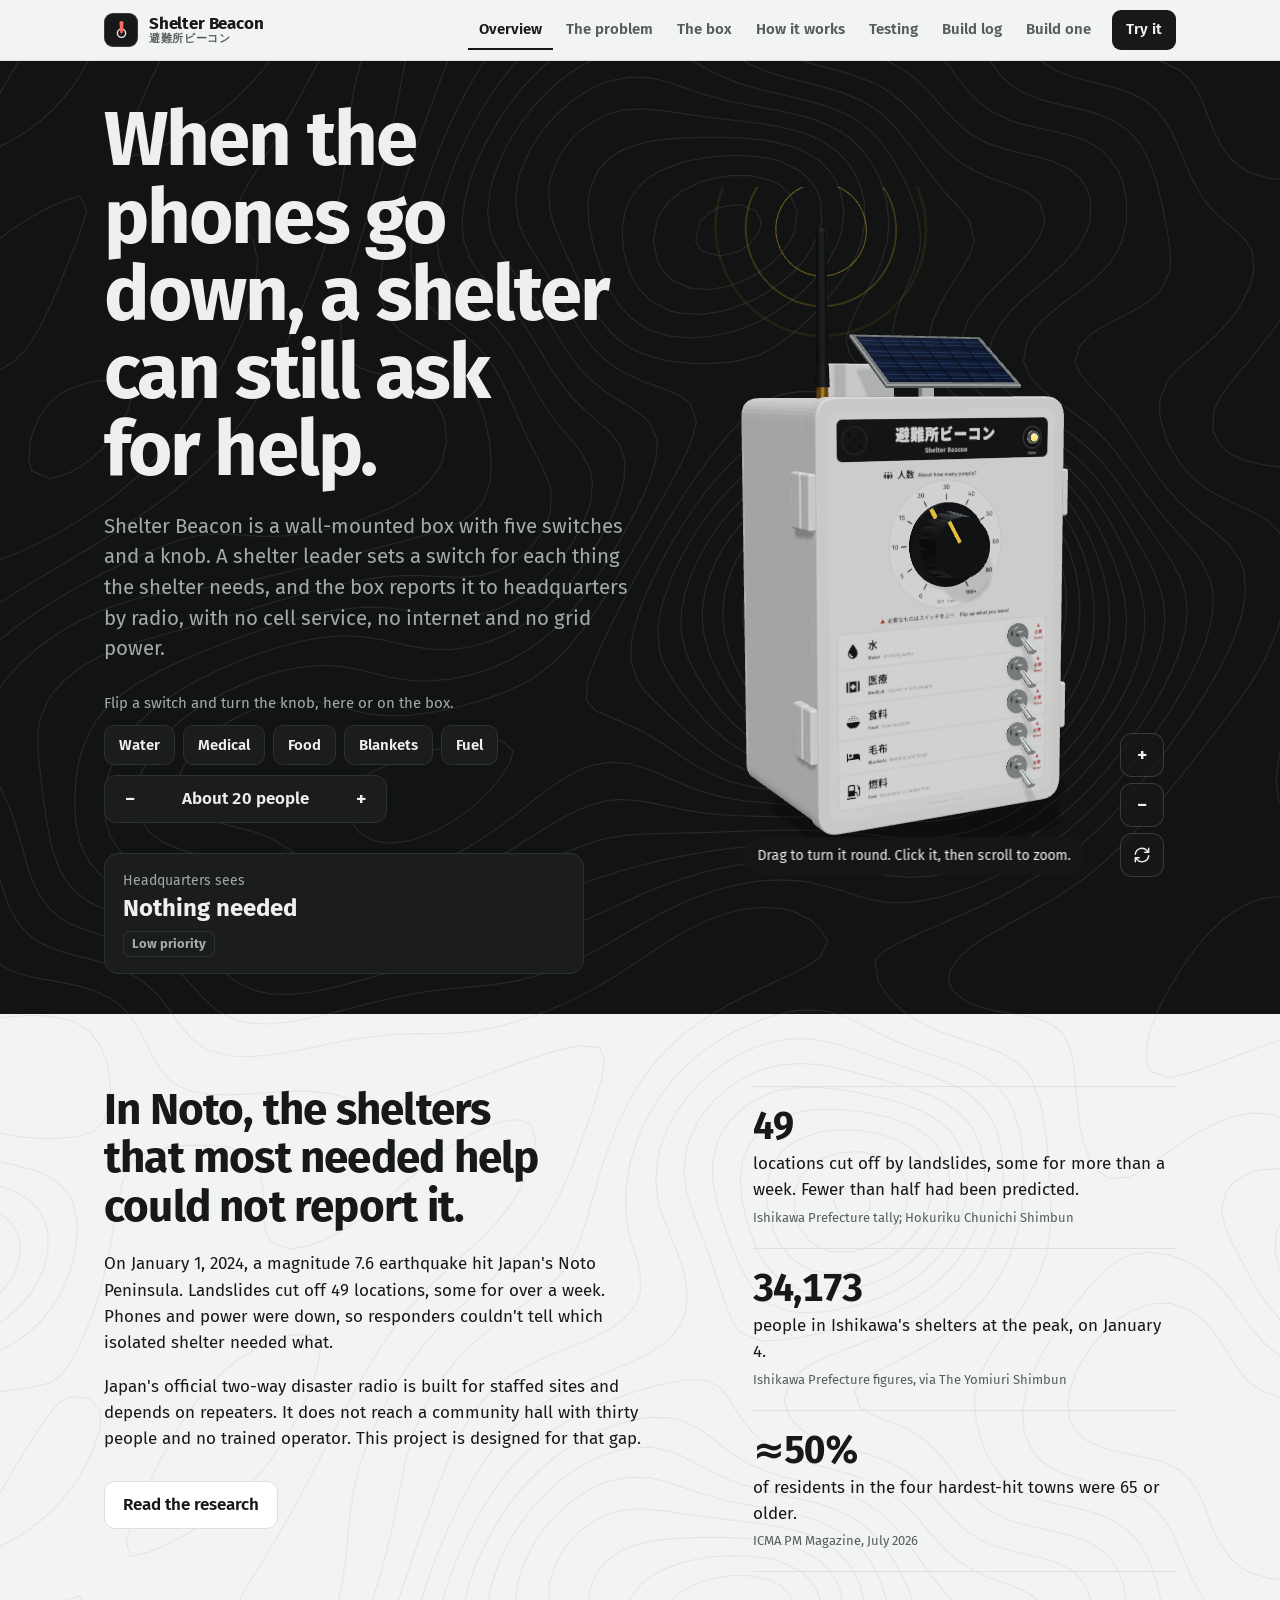
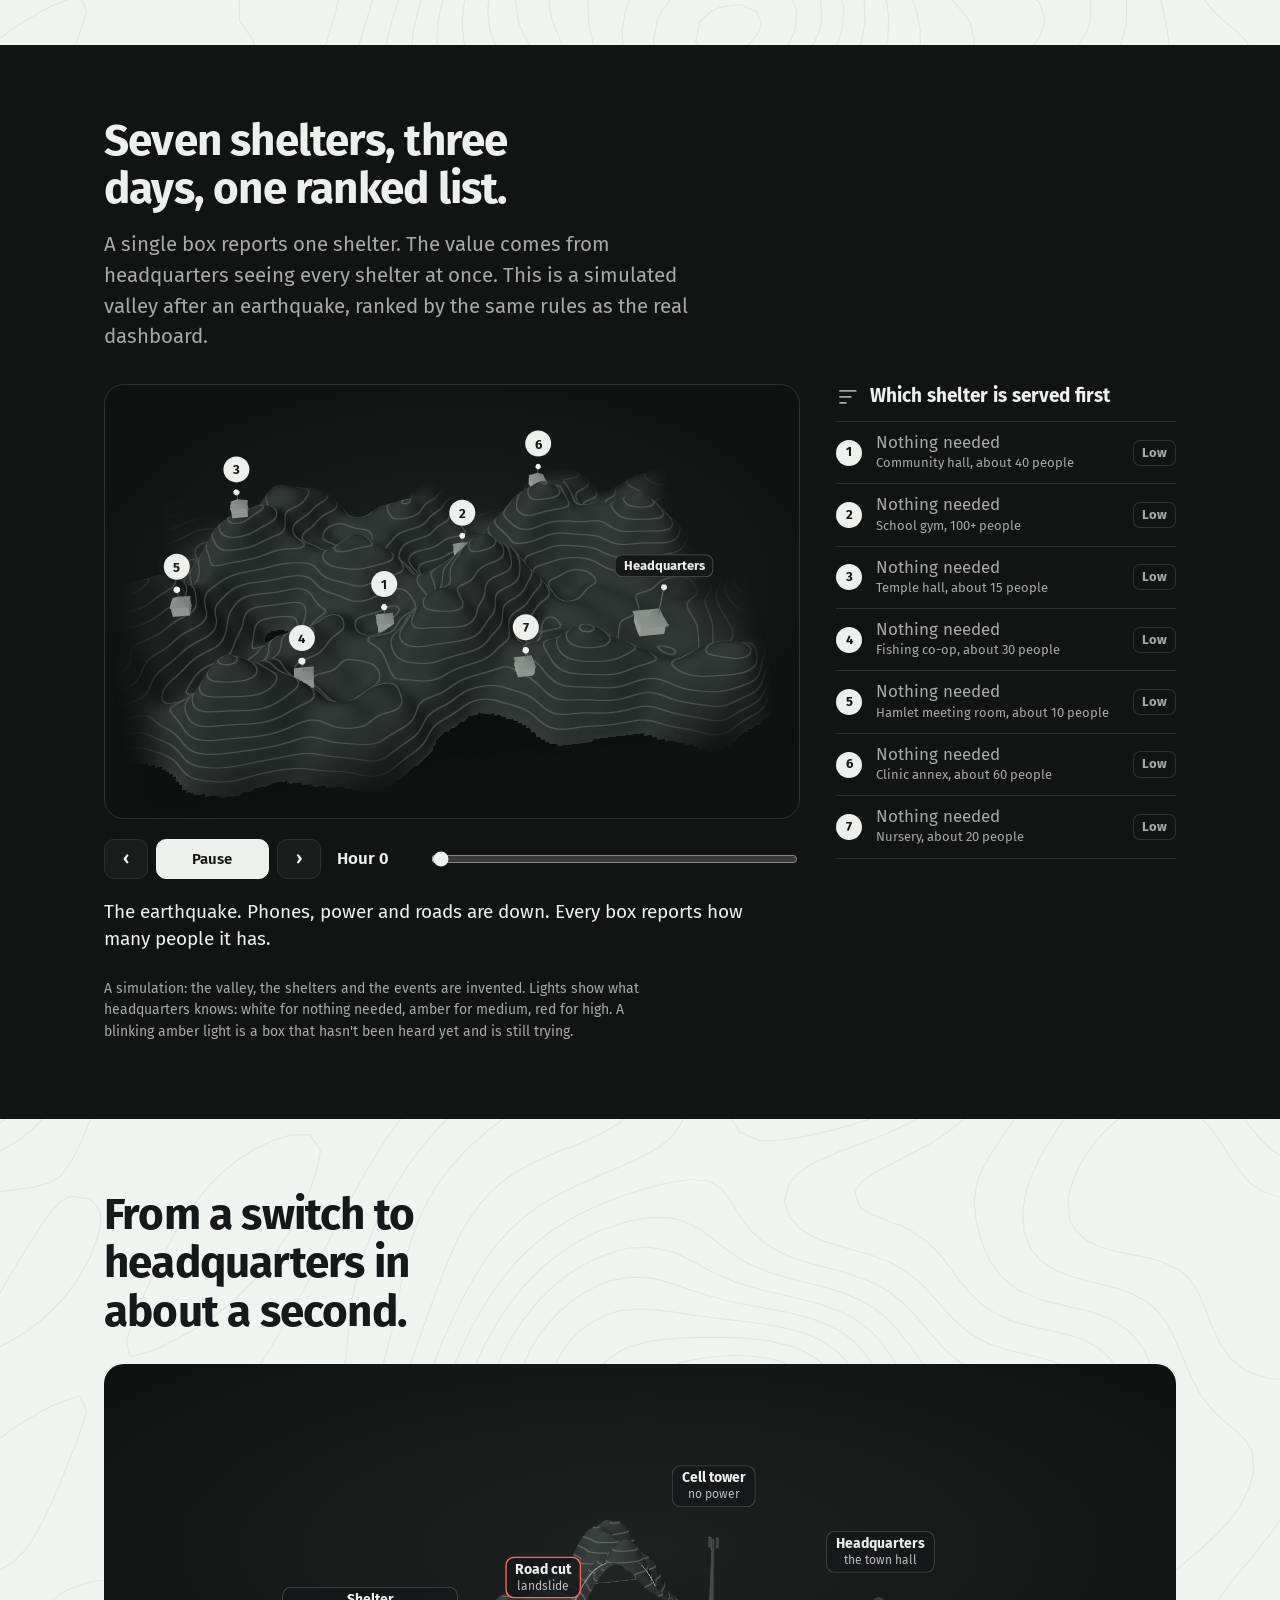
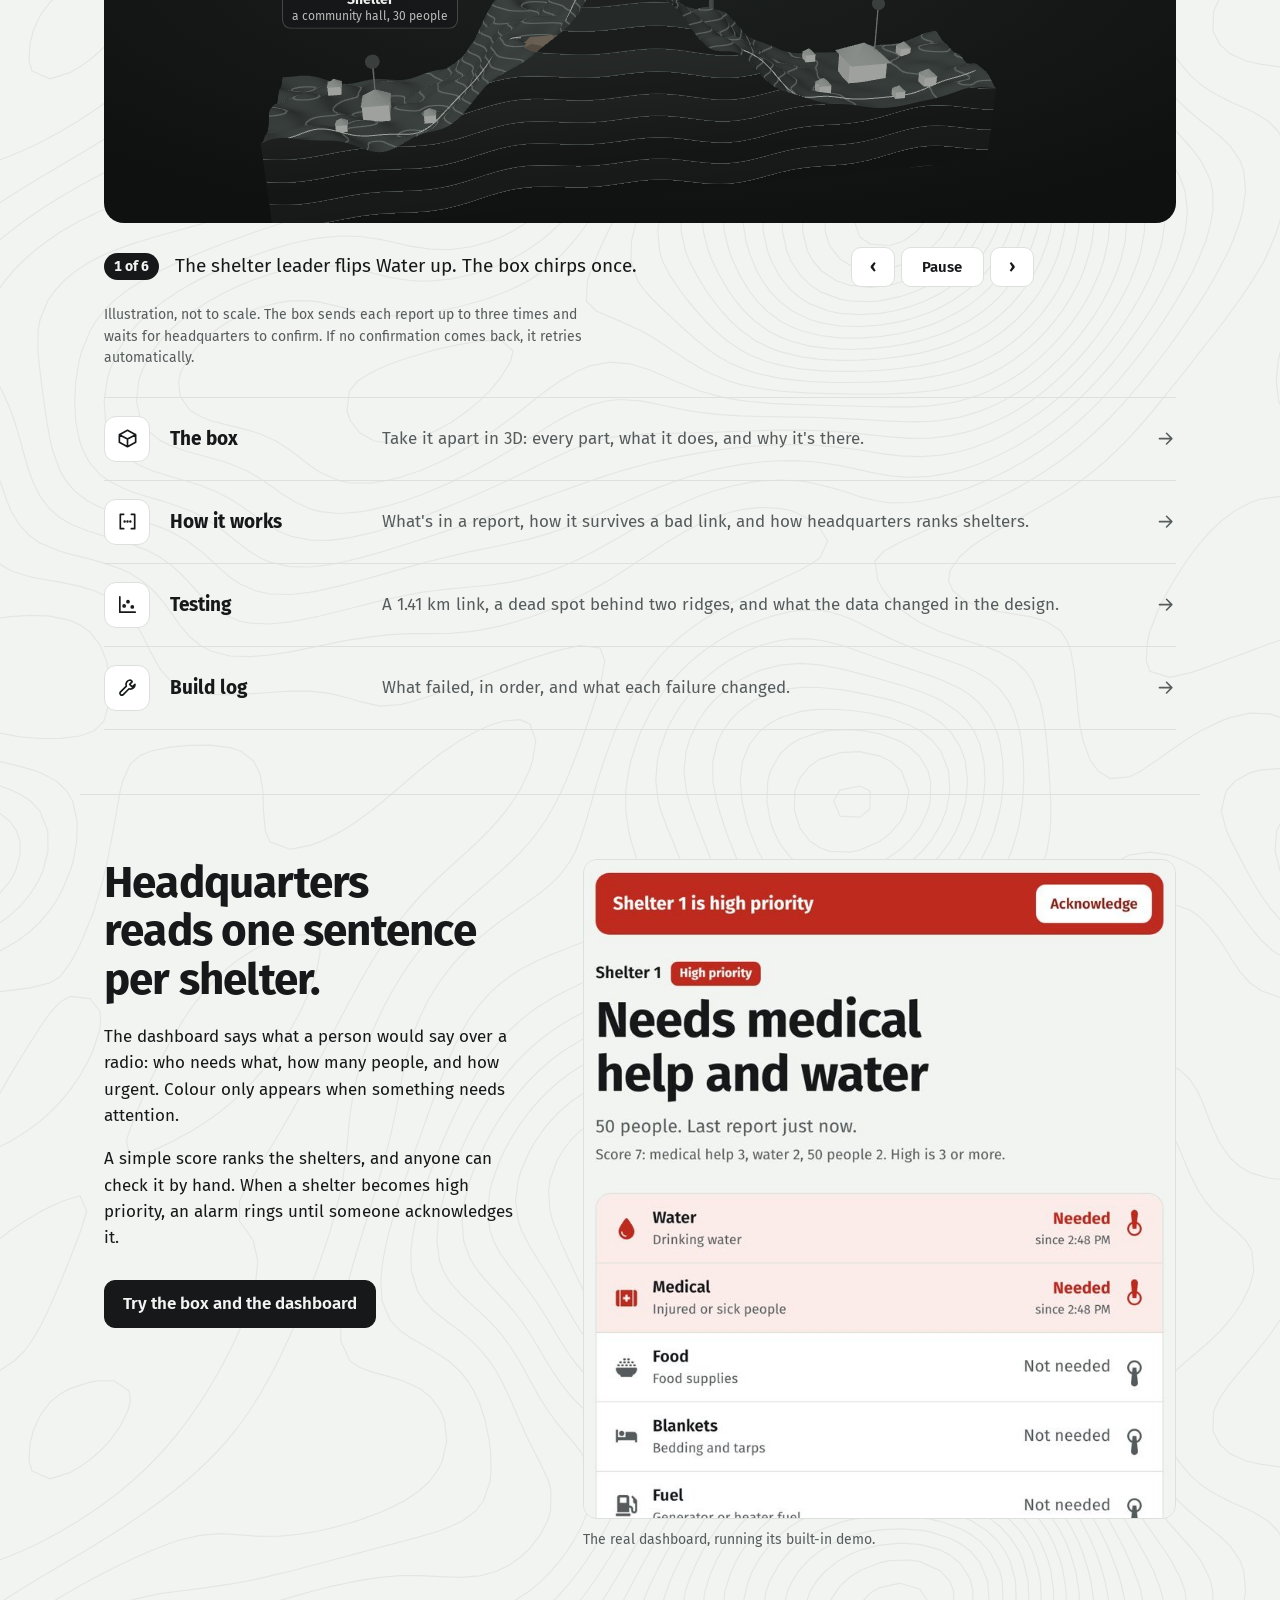
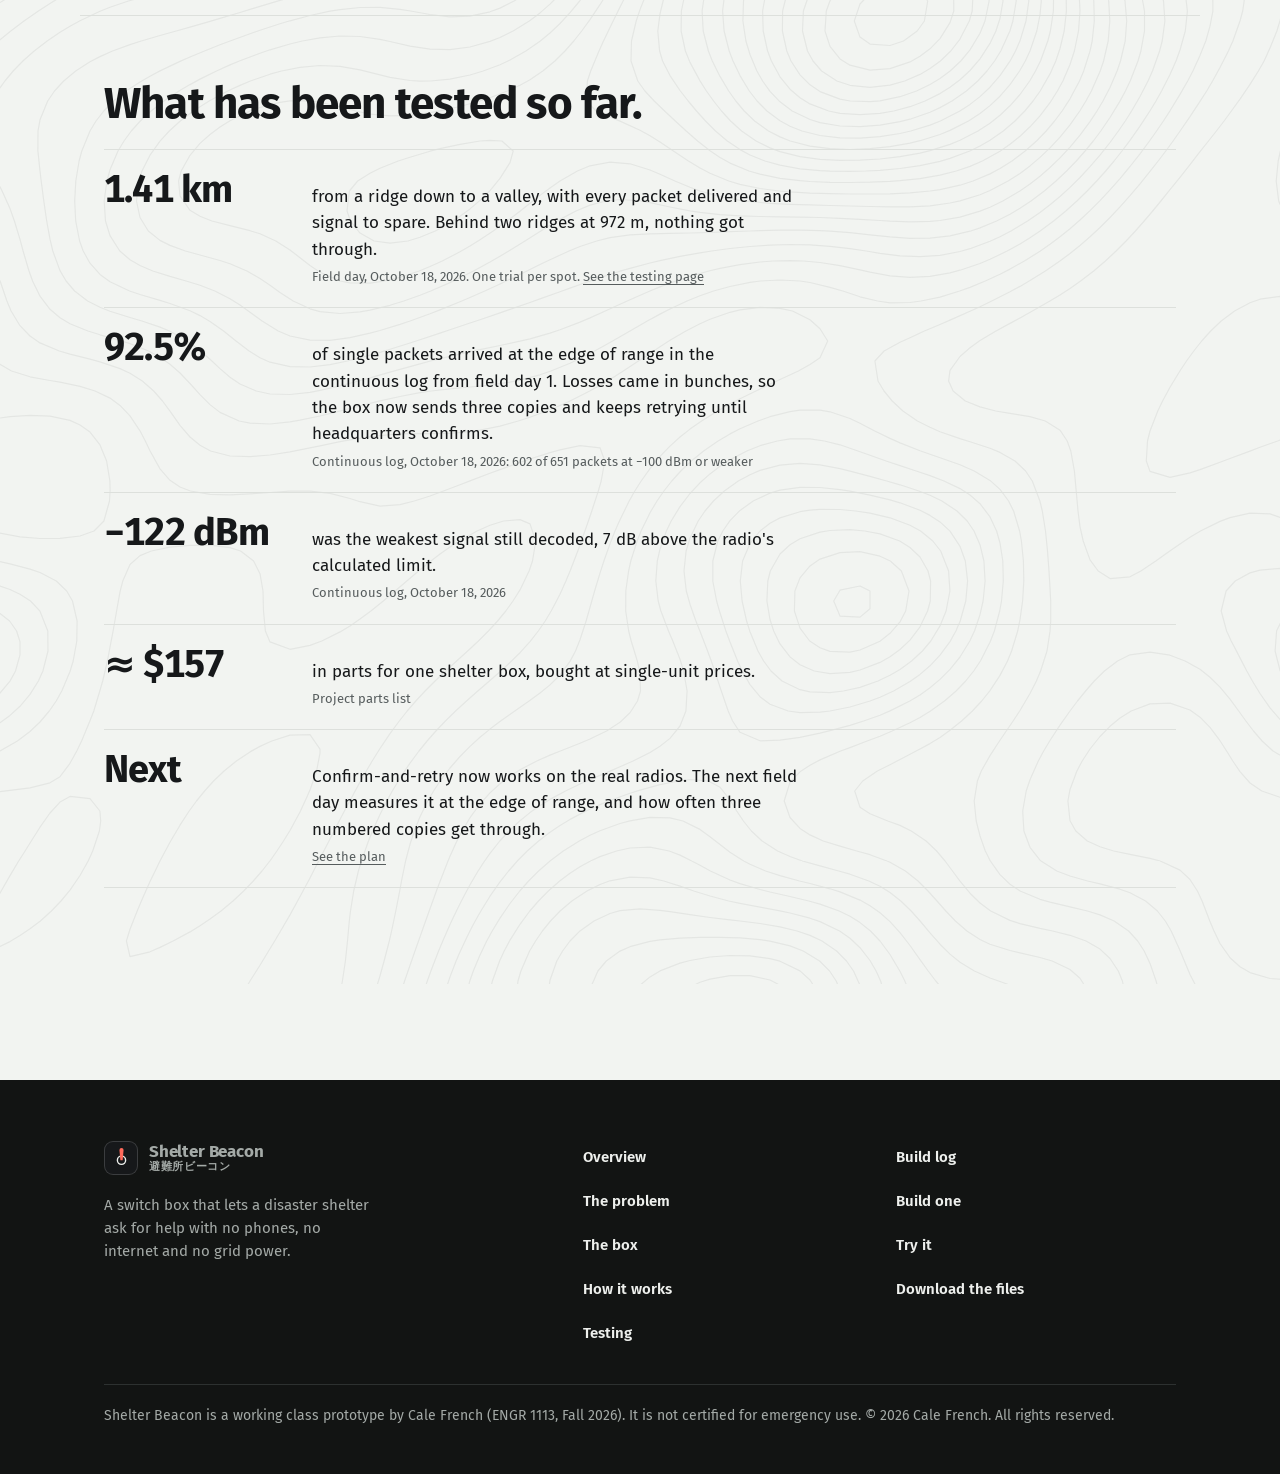
==== commit 62669d41: "Update preview: site matches the finished box Co-Authored-By: Claude Opus 5.5 <noreply@anthropic.com" ====
--- a/index.html
+++ b/index.html
@@ -139,7 +139,7 @@
       <li><b>92.5%</b><p>of single packets arrived at the edge of range in the continuous log from field day 1. Losses came in bunches, so the box now sends three copies and keeps retrying until headquarters confirms.<small>Continuous log, October 18, 2026: 602 of 651 packets at −100 dBm or weaker</small></p></li>
       <li><b>−122 dBm</b><p>was the weakest signal still decoded, 7 dB above the radio's calculated limit.<small>Continuous log, October 18, 2026</small></p></li>
       <li><b>≈ $157</b><p>in parts for one shelter box, bought at single-unit prices.<small>Project parts list</small></p></li>
-      <li><b>Next</b><p>The next field day measures how often three numbered copies get through, and runs the confirm-and-retry step on the radios.<small><a href="testing.html">See the plan</a></small></p></li>
+      <li><b>Next</b><p>Confirm-and-retry now works on the real radios. The next field day measures it at the edge of range, and how often three numbered copies get through.<small><a href="testing.html">See the plan</a></small></p></li>
       
     </ul>
   </div>
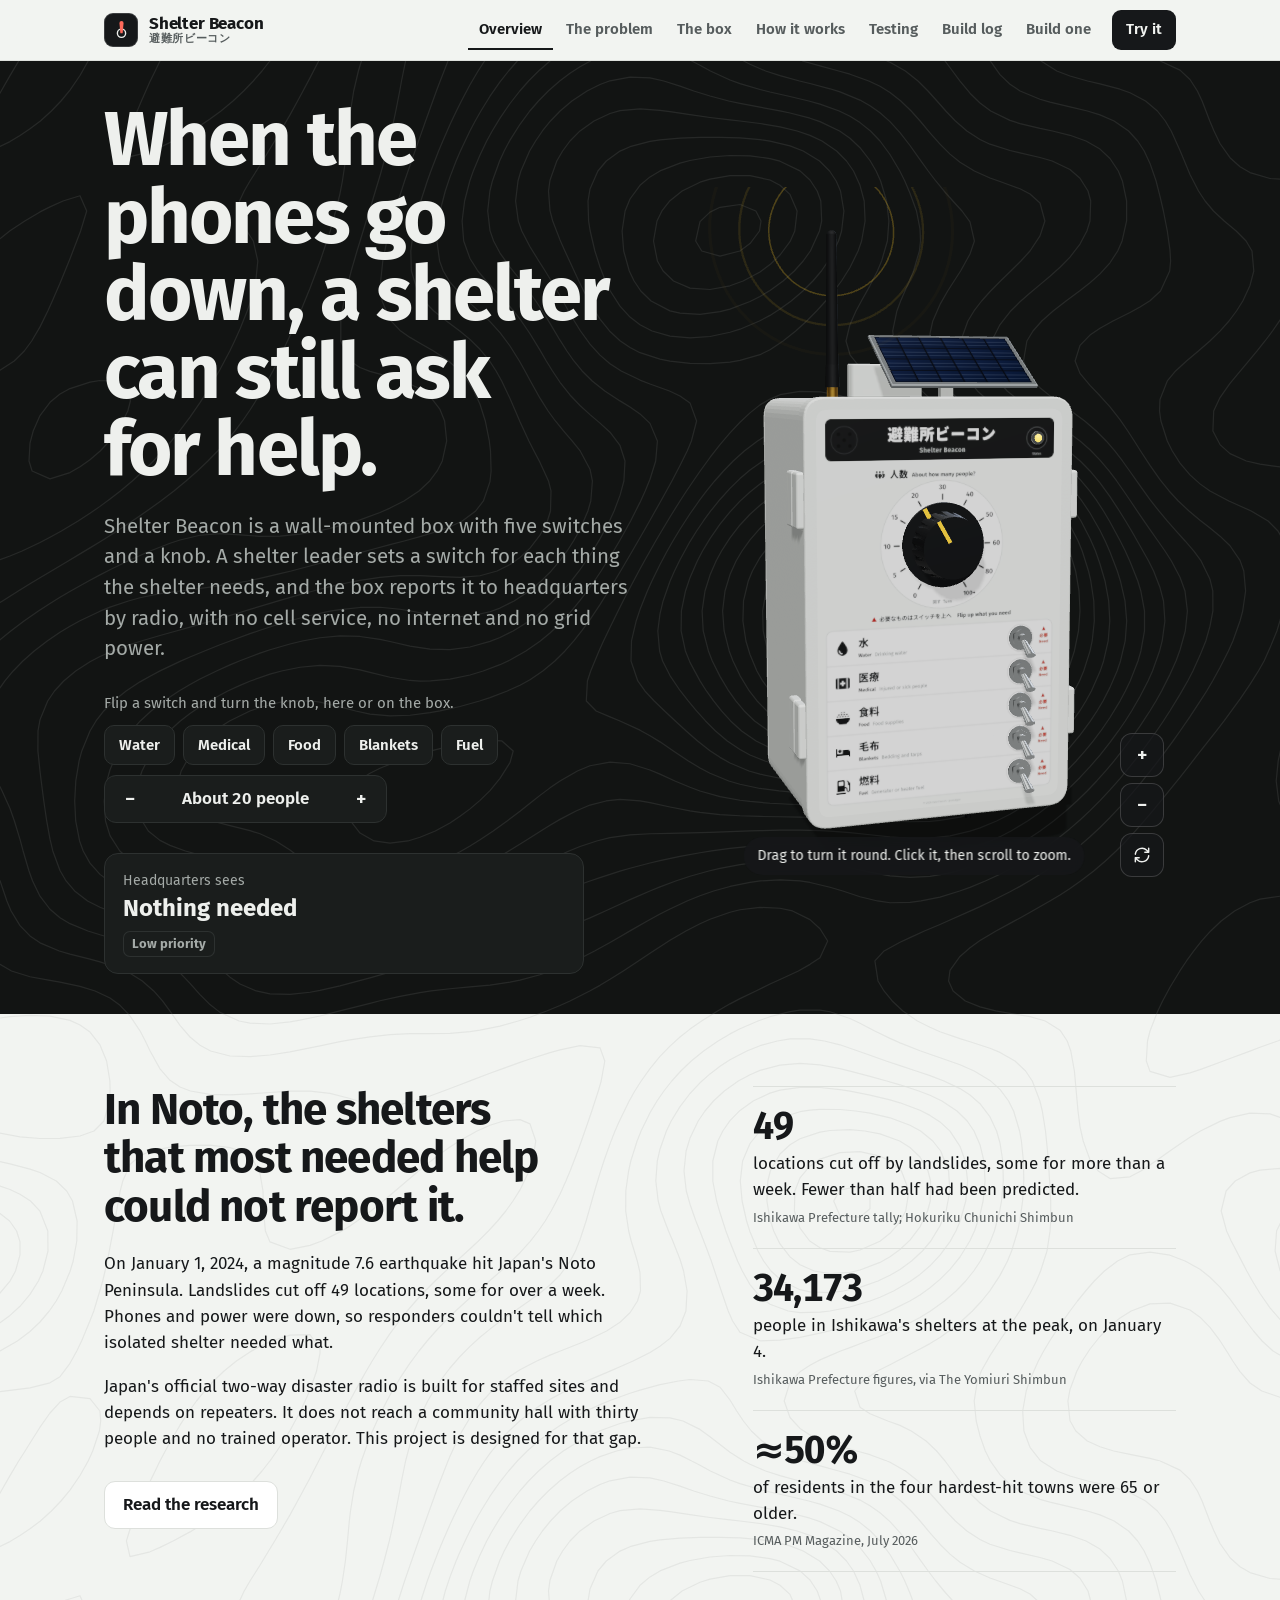
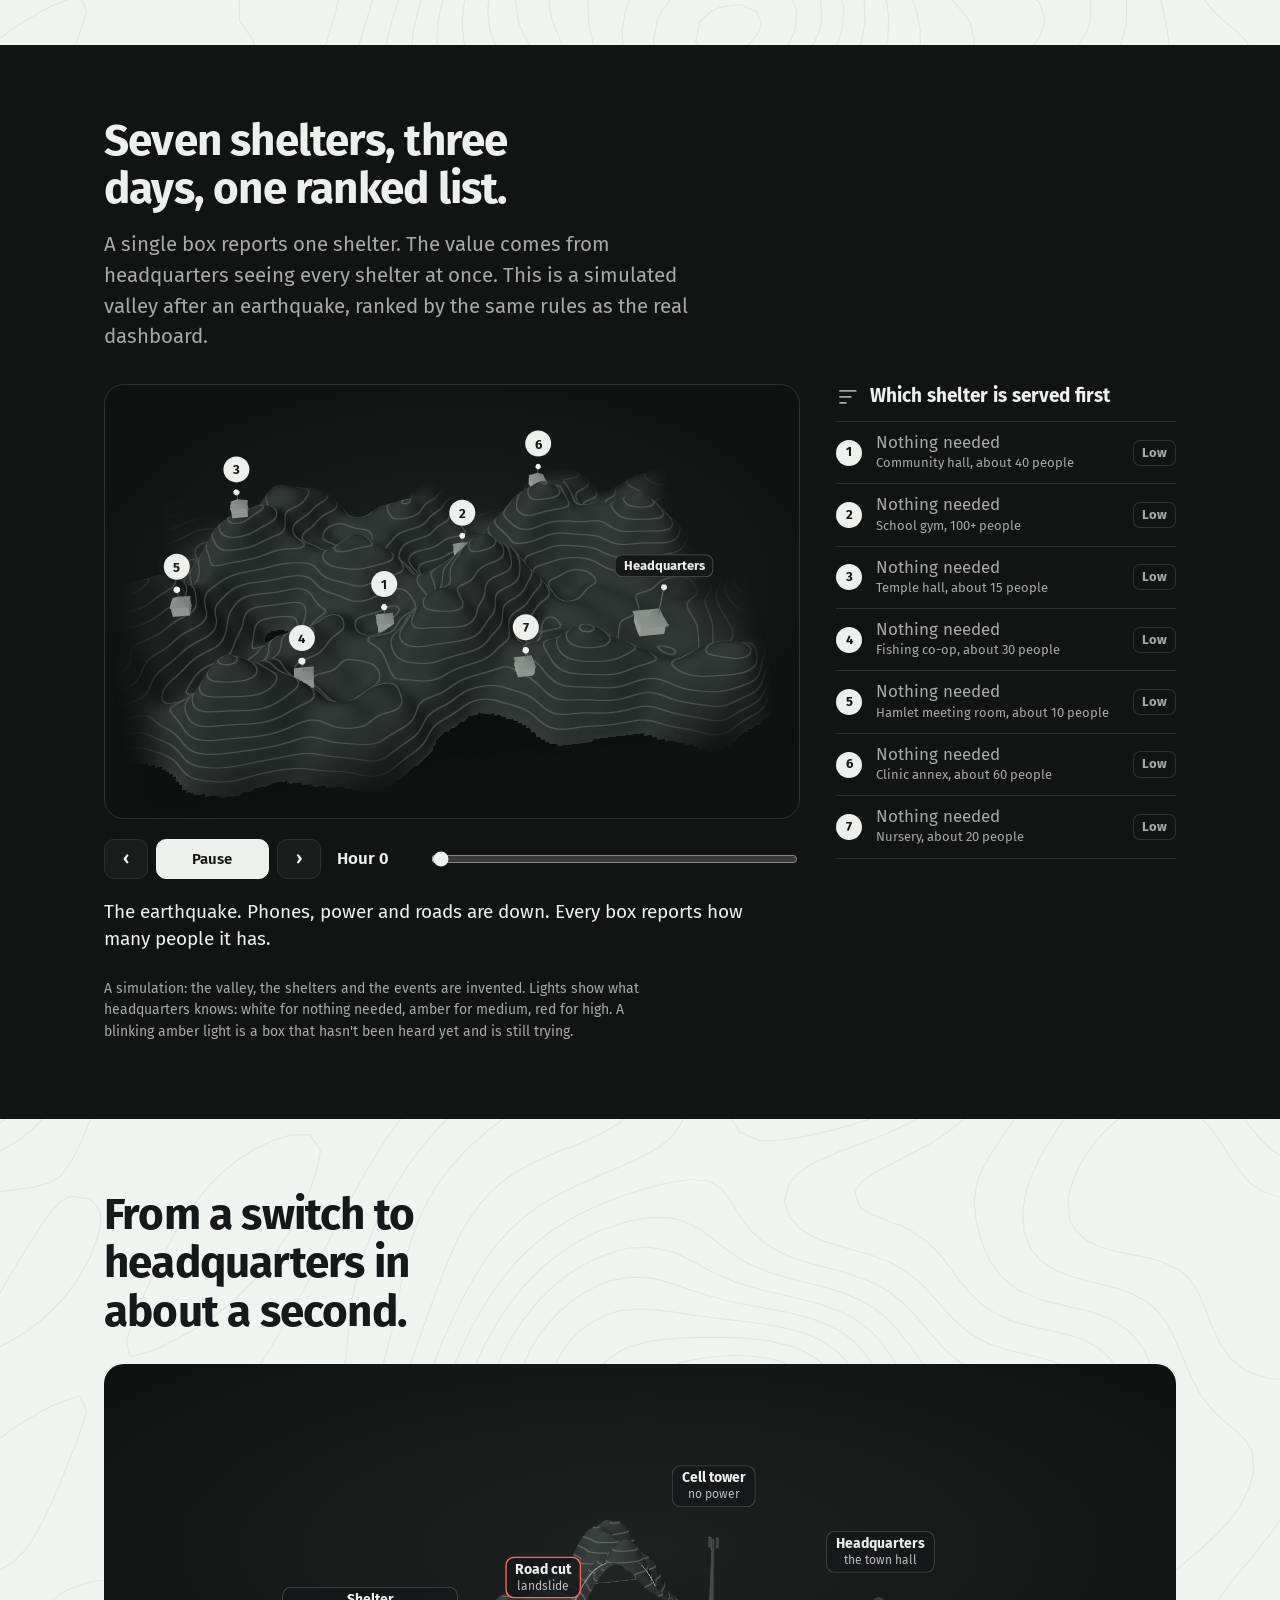
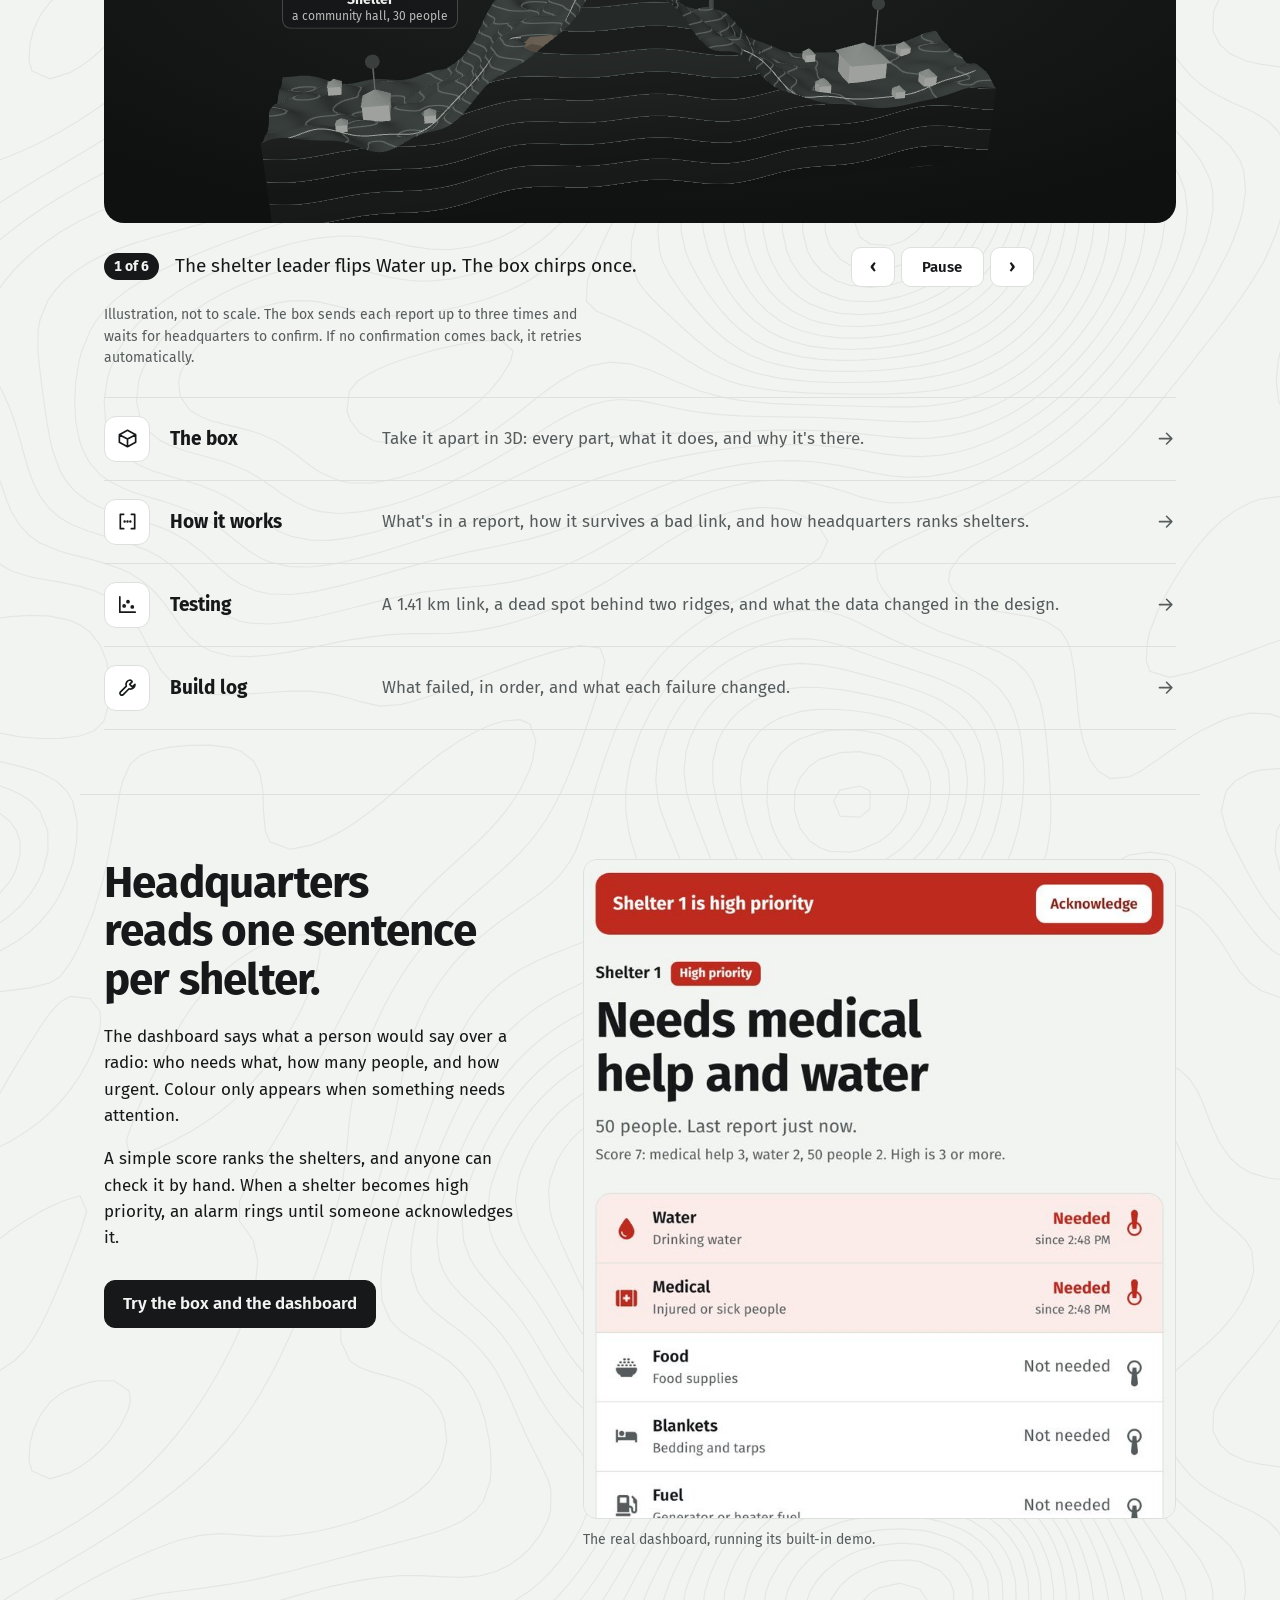
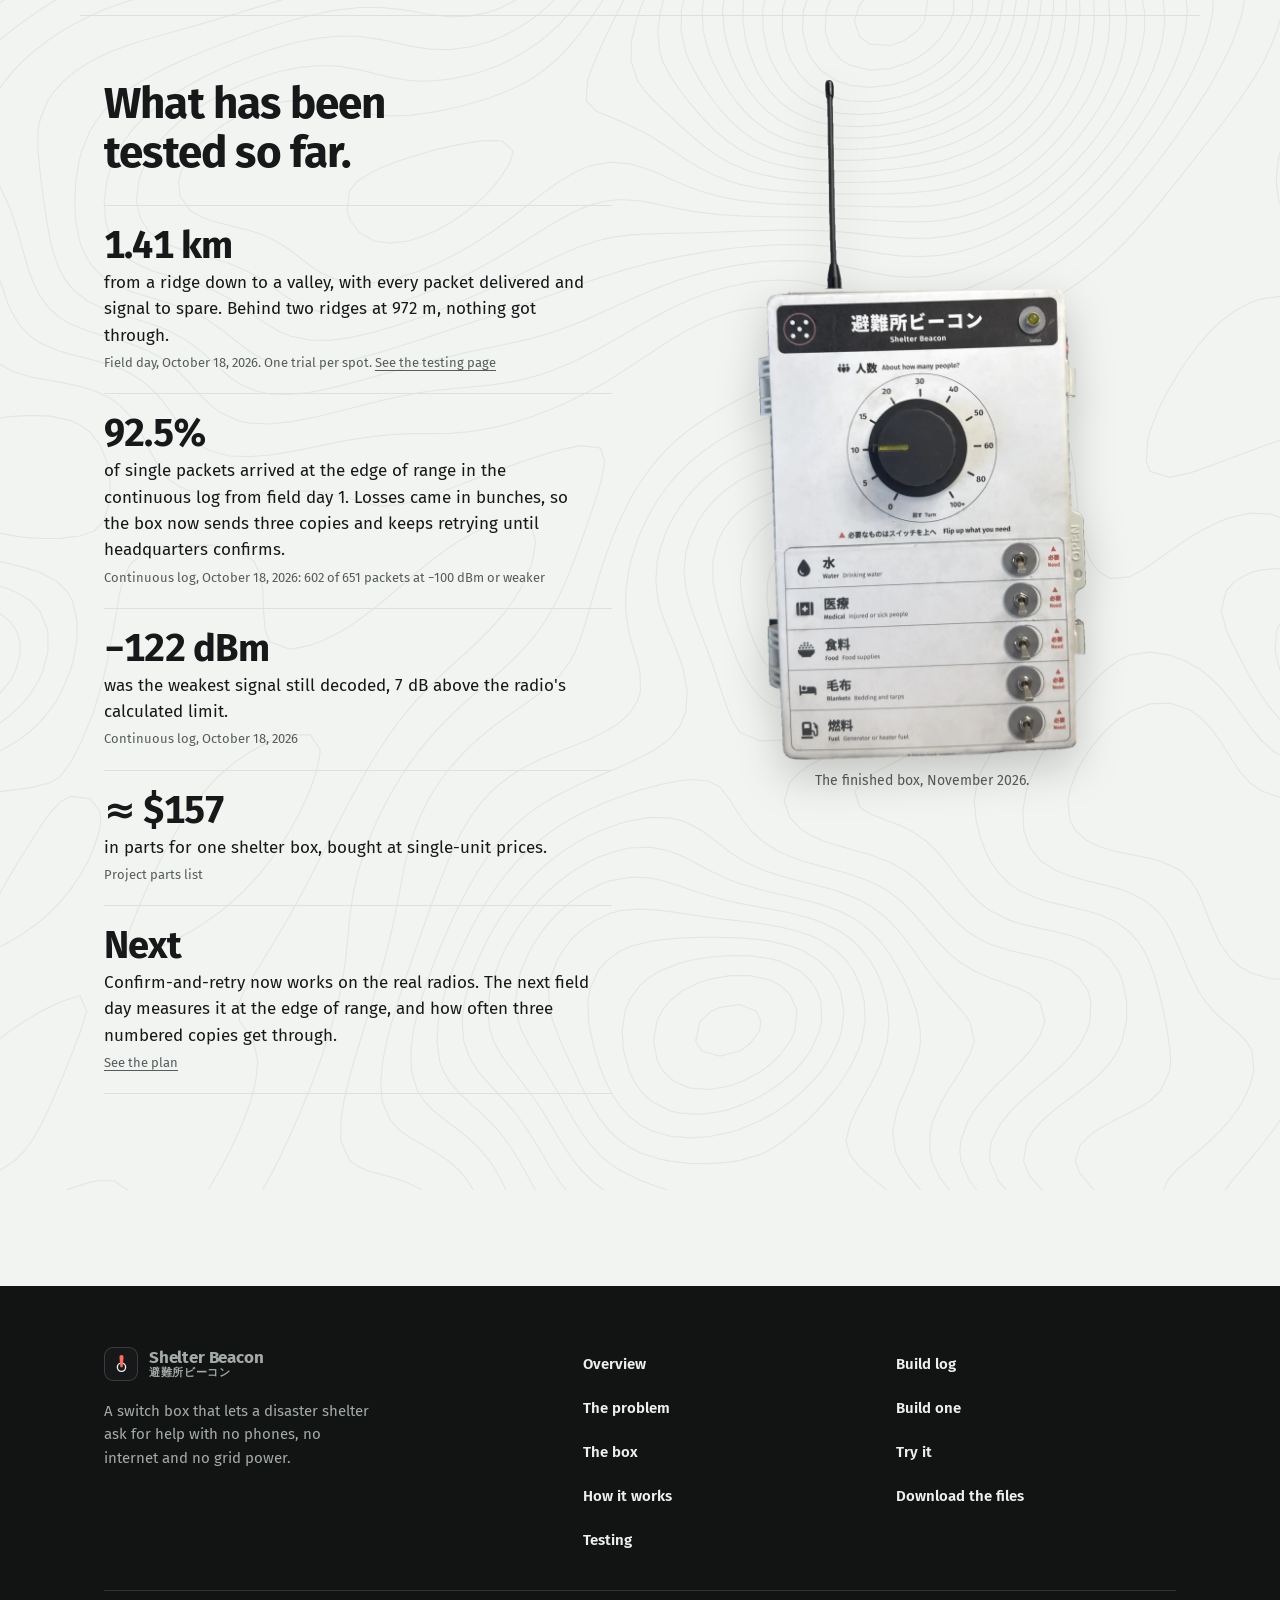
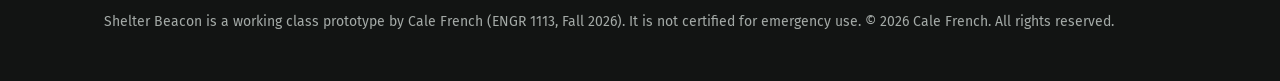
==== commit 575c9bc7: "Update preview: photos of the finished box Co-Authored-By: Claude Opus 5.5 <noreply@anthropic.com> C" ====
--- a/index.html
+++ b/index.html
@@ -132,7 +132,8 @@
 </section>
 
 <section class="block">
-  <div class="wrap">
+  <div class="wrap split">
+   <div>
     <h2 class="say">What has been tested so far.</h2>
     <ul class="facts">
       <li><b>1.41 km</b><p>from a ridge down to a valley, with every packet delivered and signal to spare. Behind two ridges at 972 m, nothing got through.<small>Field day, October 18, 2026. One trial per spot. <a href="testing.html">See the testing page</a></small></p></li>
@@ -140,8 +141,12 @@
       <li><b>−122 dBm</b><p>was the weakest signal still decoded, 7 dB above the radio's calculated limit.<small>Continuous log, October 18, 2026</small></p></li>
       <li><b>≈ $157</b><p>in parts for one shelter box, bought at single-unit prices.<small>Project parts list</small></p></li>
       <li><b>Next</b><p>Confirm-and-retry now works on the real radios. The next field day measures it at the edge of range, and how often three numbered copies get through.<small><a href="testing.html">See the plan</a></small></p></li>
-      
     </ul>
+   </div>
+   <figure class="photo-side">
+    <img class="cutout" src="assets/img/box_face.webp" alt="The finished Shelter Beacon box: a black title bar, the people knob set to 10, and five need switches, with its antenna on top." width="674" height="1400" loading="lazy">
+    <figcaption>The finished box, November 2026.</figcaption>
+   </figure>
   </div>
 </section>
 
--- a/assets/site.css
+++ b/assets/site.css
@@ -941,3 +941,7 @@
 .story.live .story-bar i { display: block; height: 100%; background: var(--signal); transform-origin: 0 50%; transform: scaleX(0); }
 .page-head:has(+ .story) { padding-bottom: 28px; }
 @media (max-width: 760px) { .story.live { height: 400vh; } }
+/* the real box beside the test results on the home page: large, and it stays in view as the list scrolls */
+.photo-side { position: sticky; top: 96px; }
+.photo-side img.cutout { max-height: min(680px, 78vh); }
+@media (max-width: 760px) { .photo-side { position: static; } .photo-side img.cutout { max-height: 460px; } }
